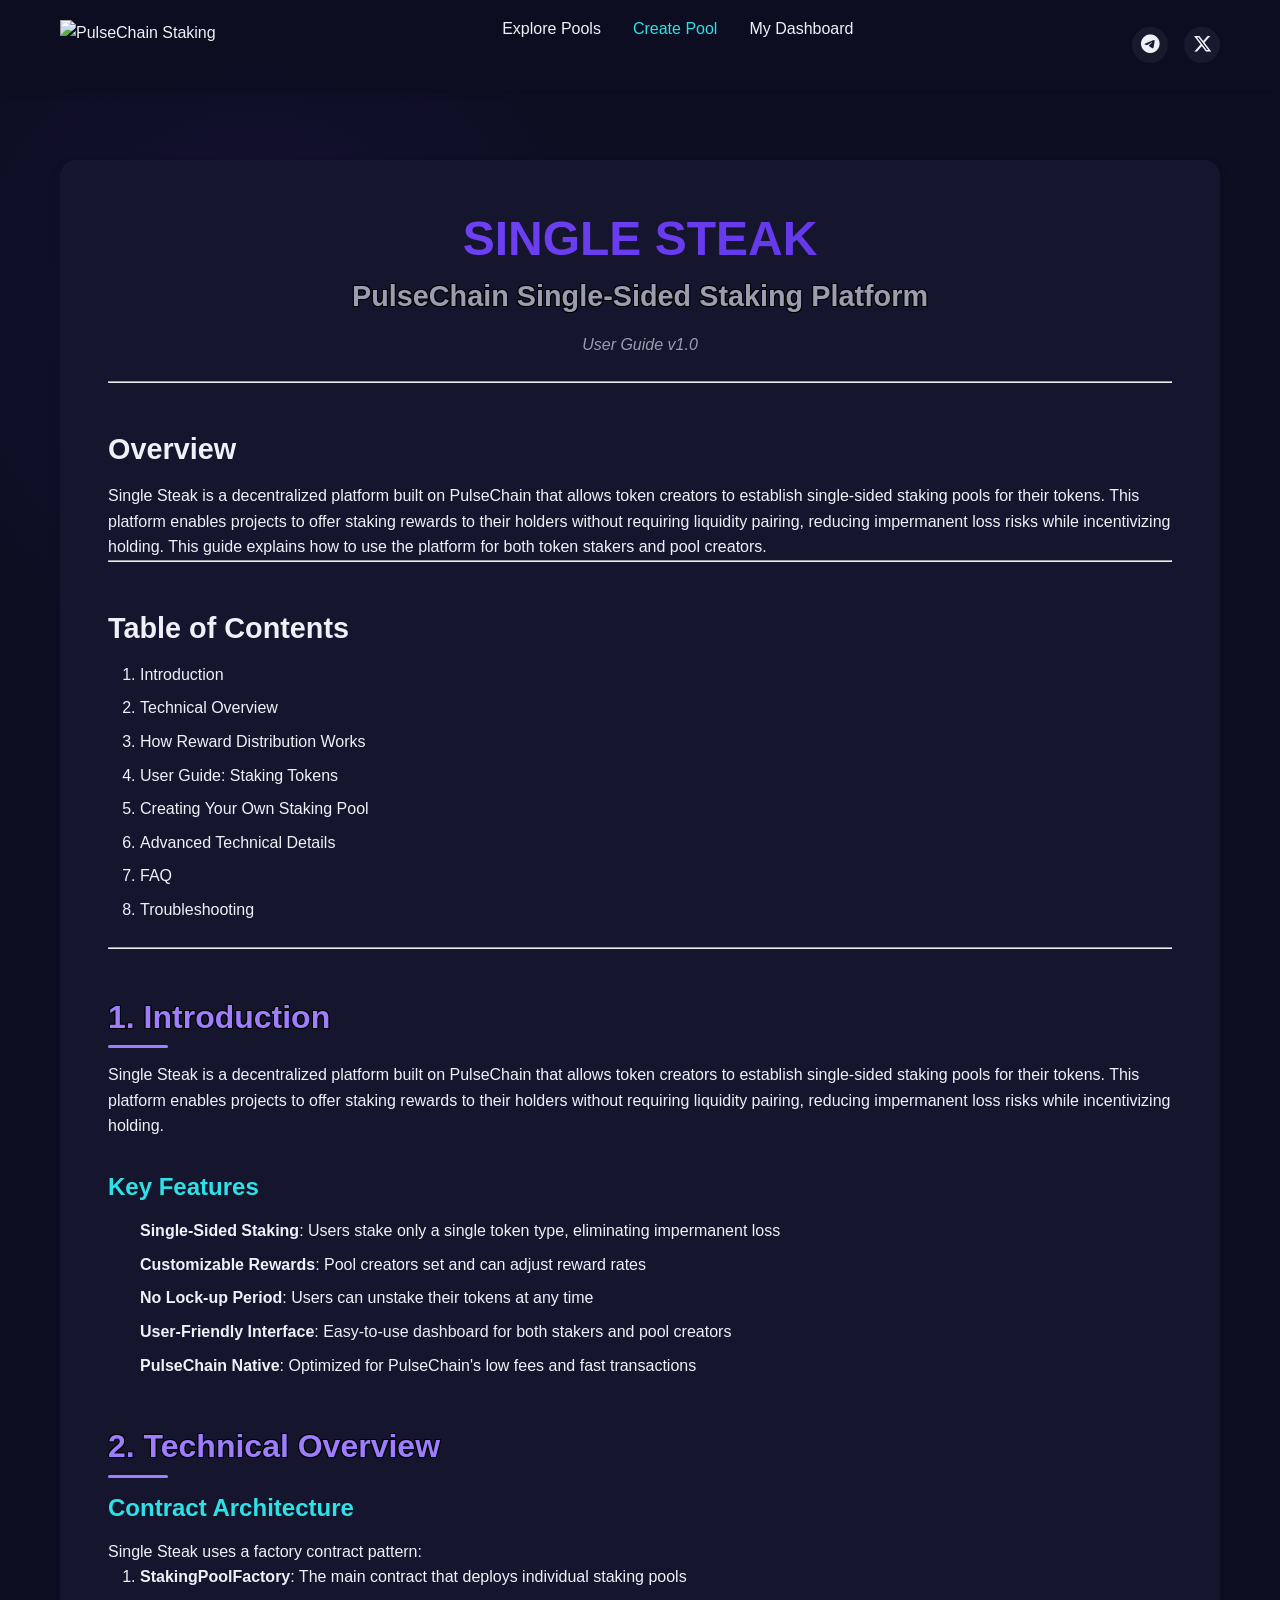
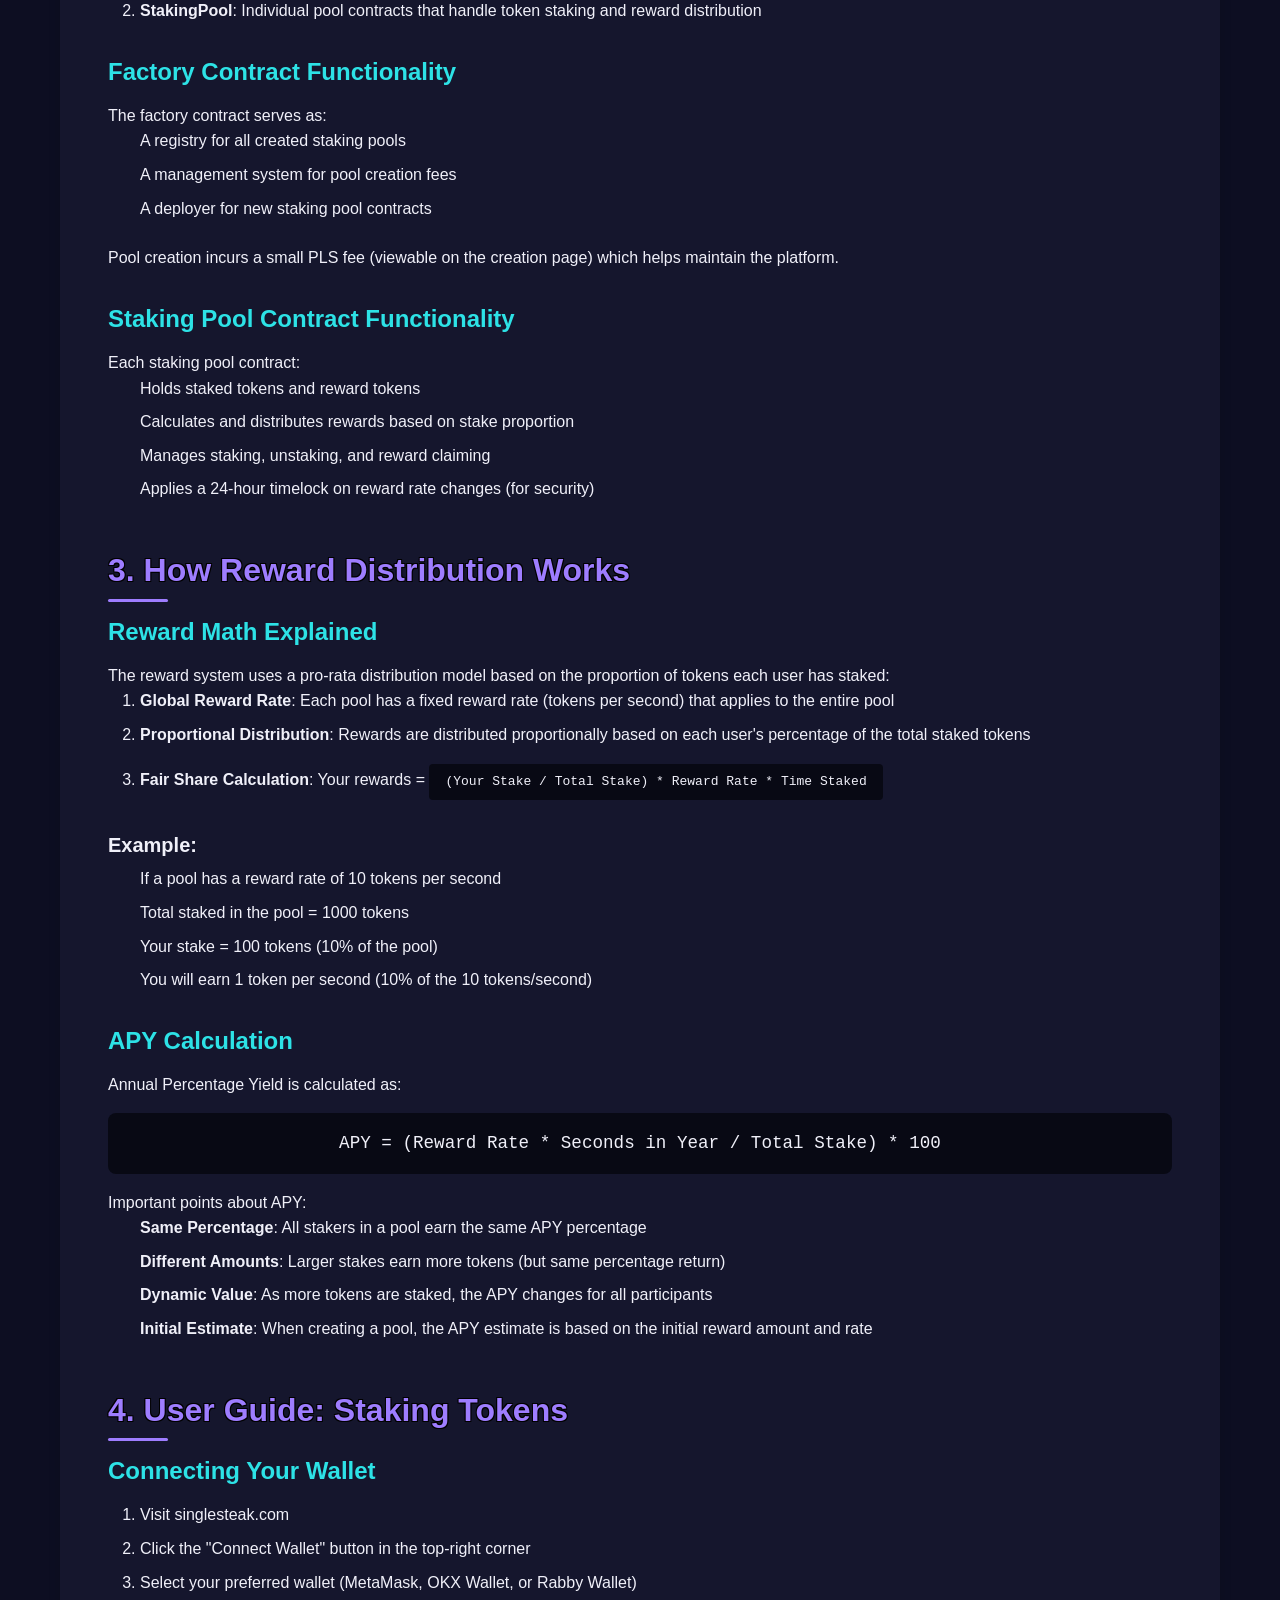
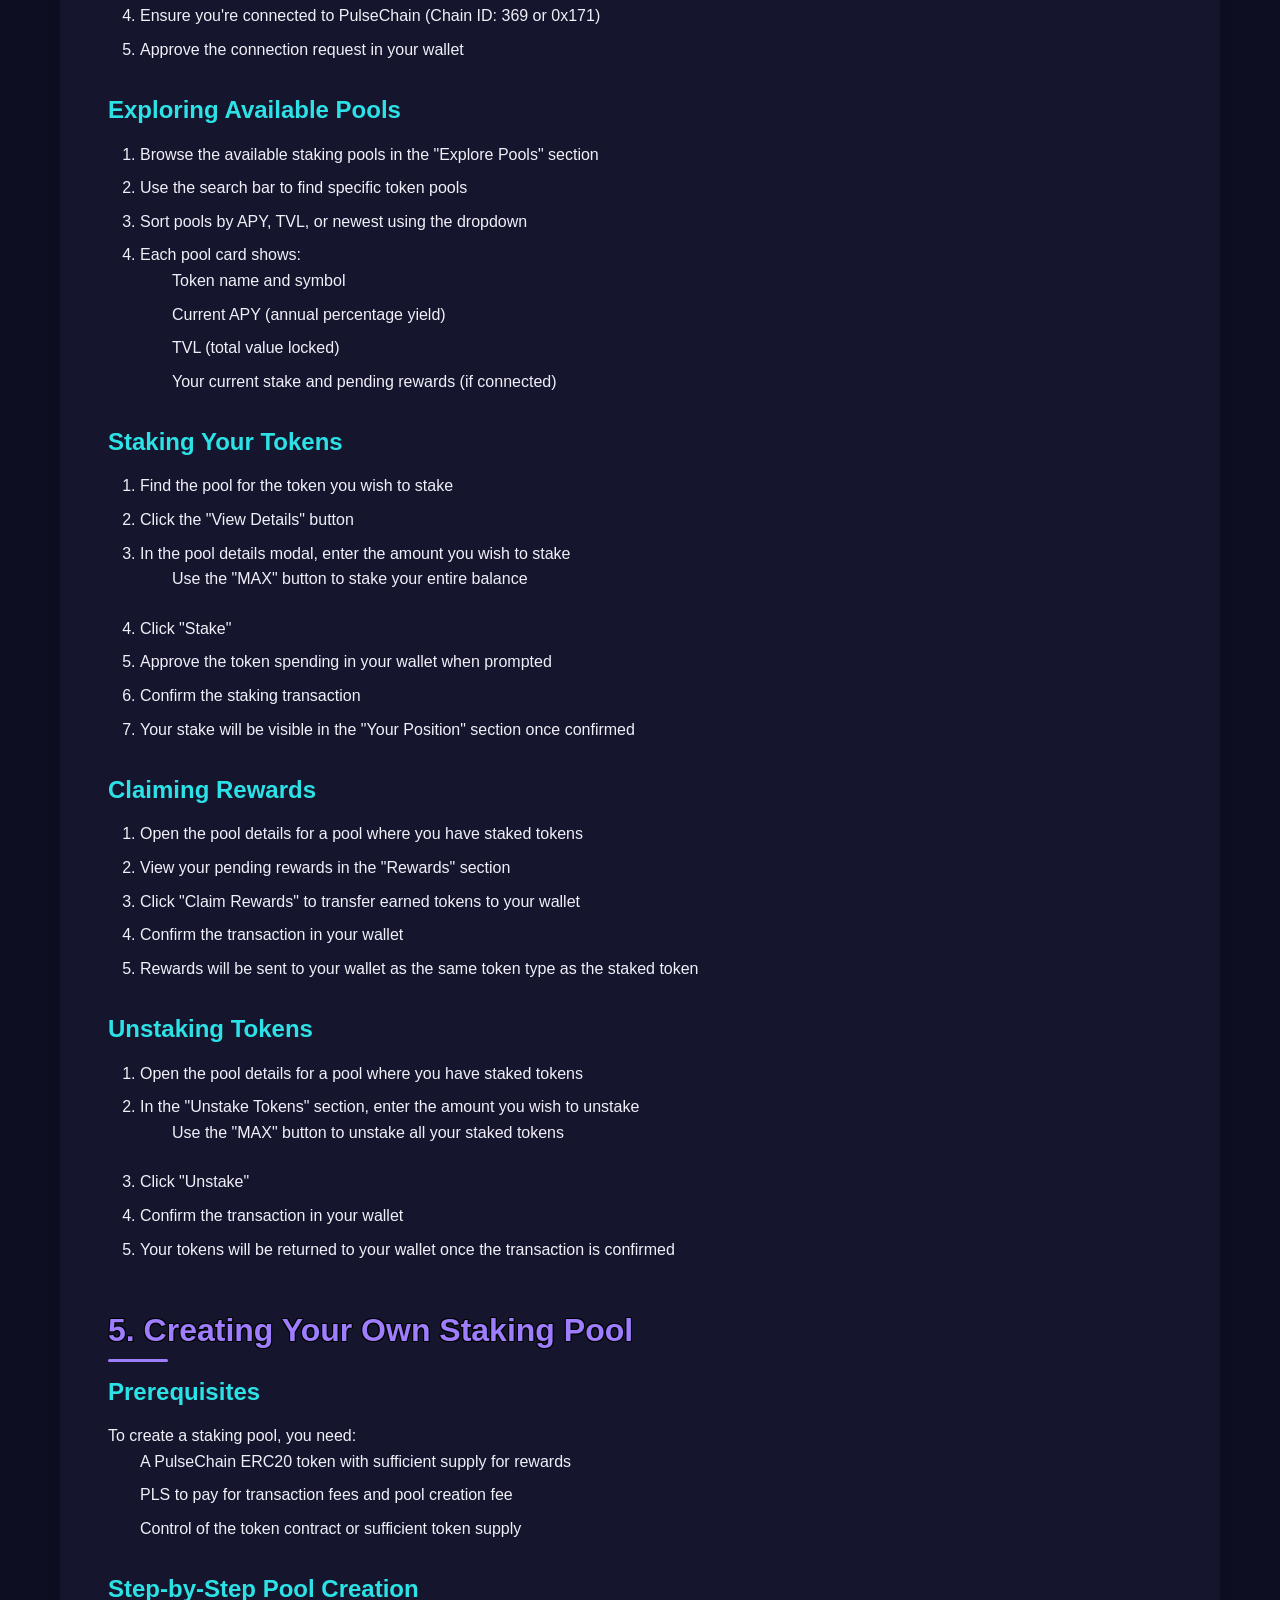
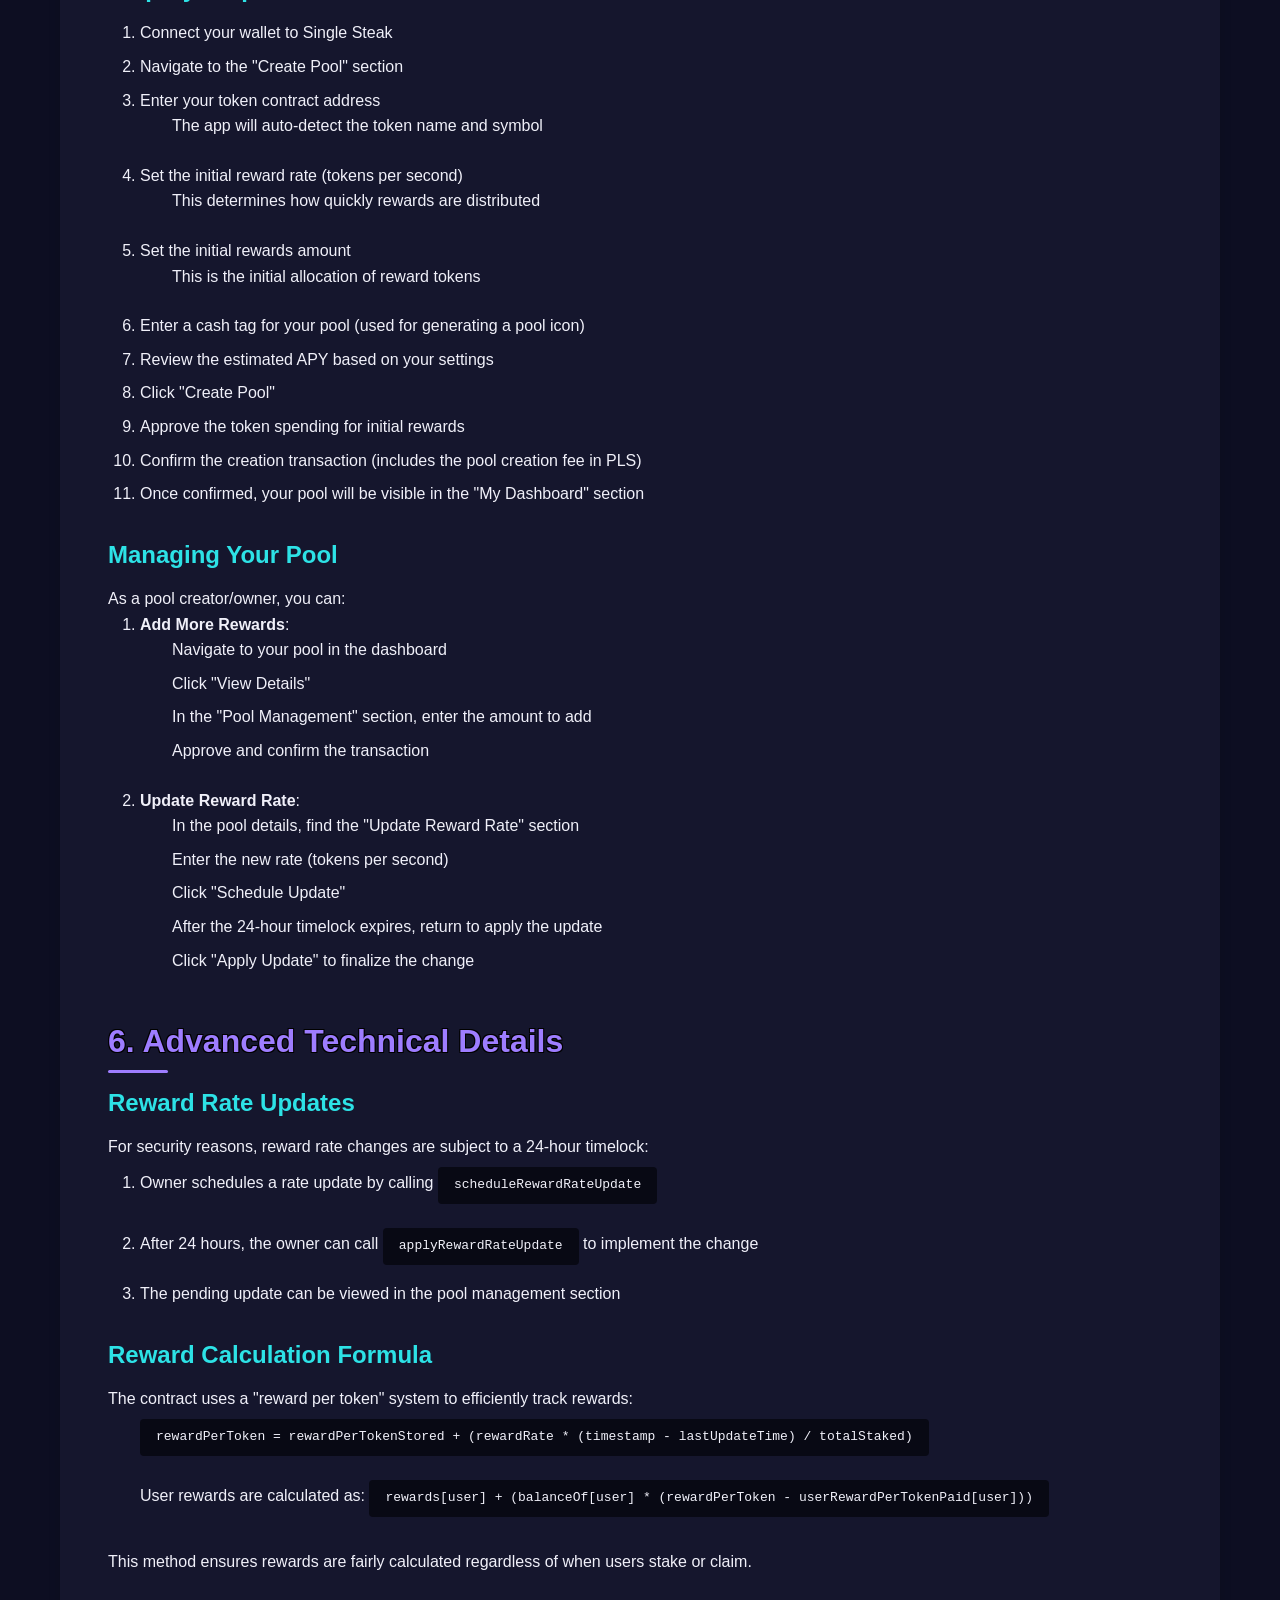
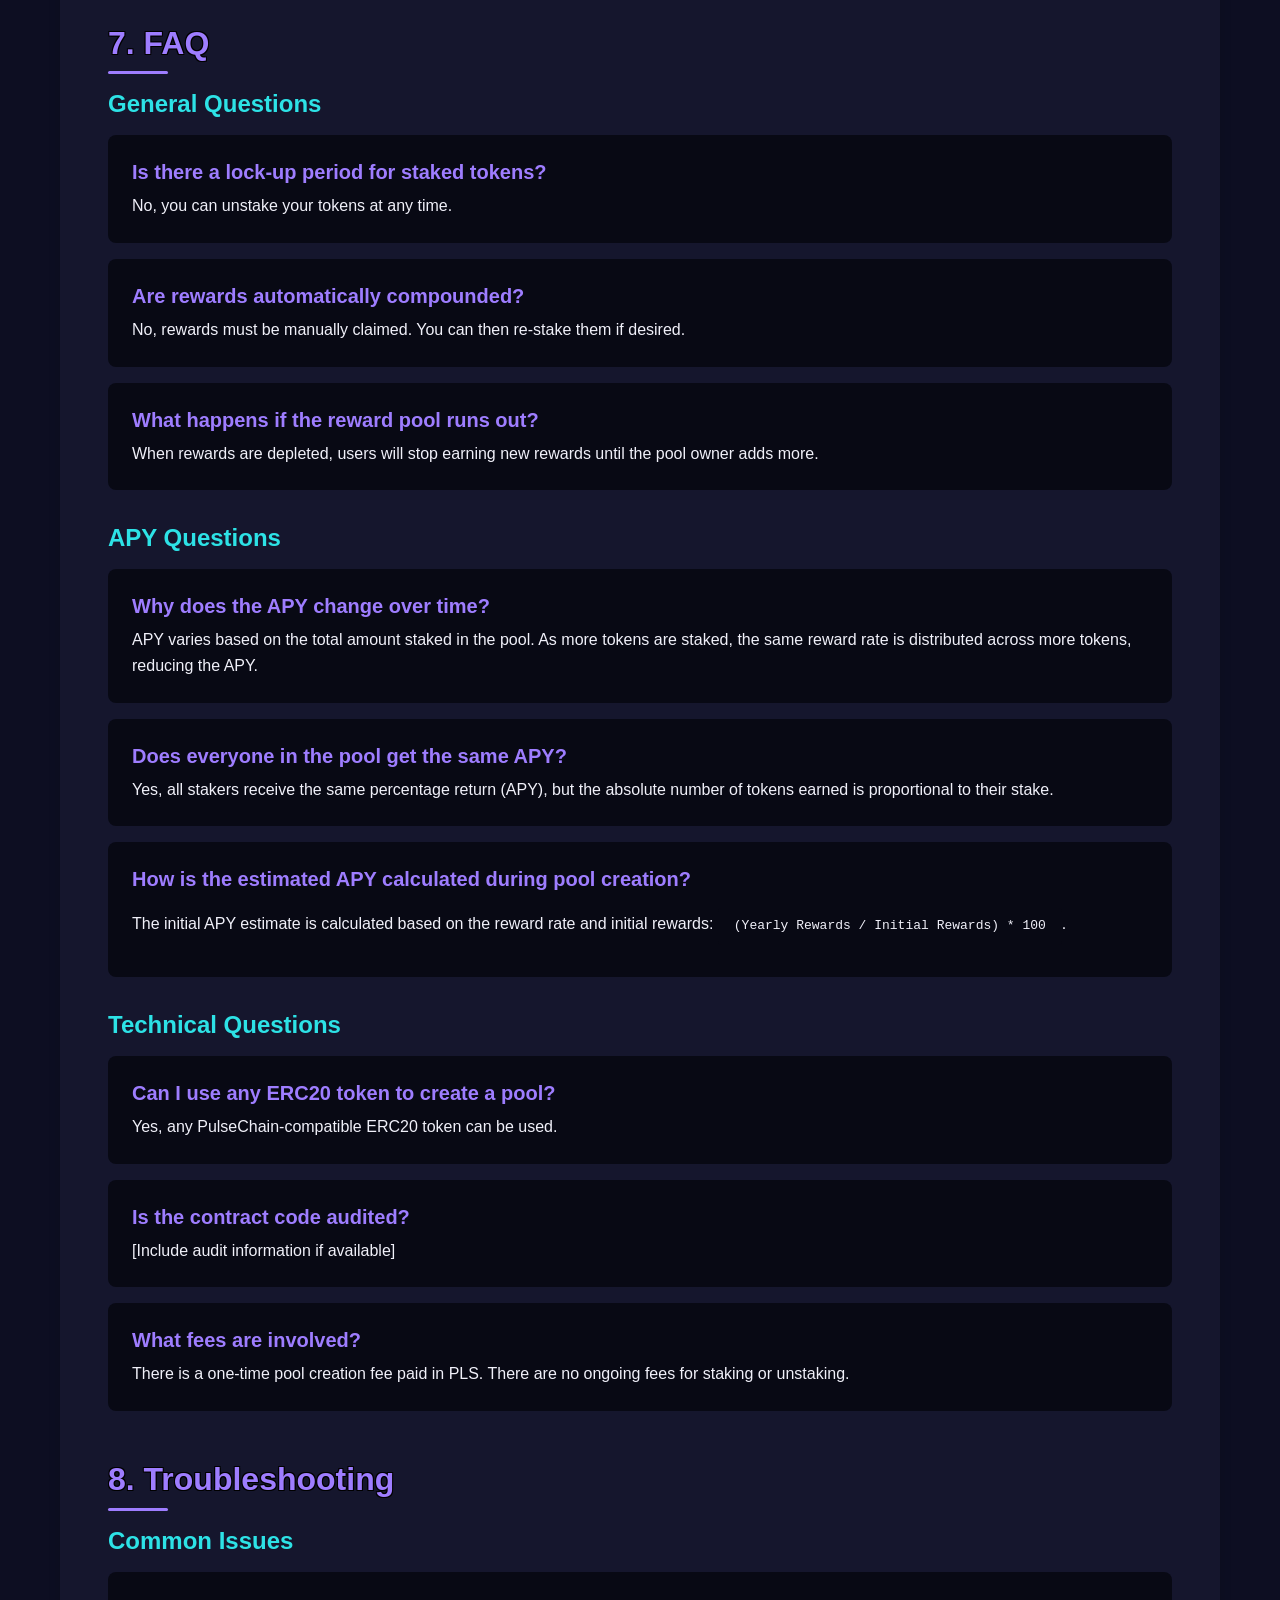
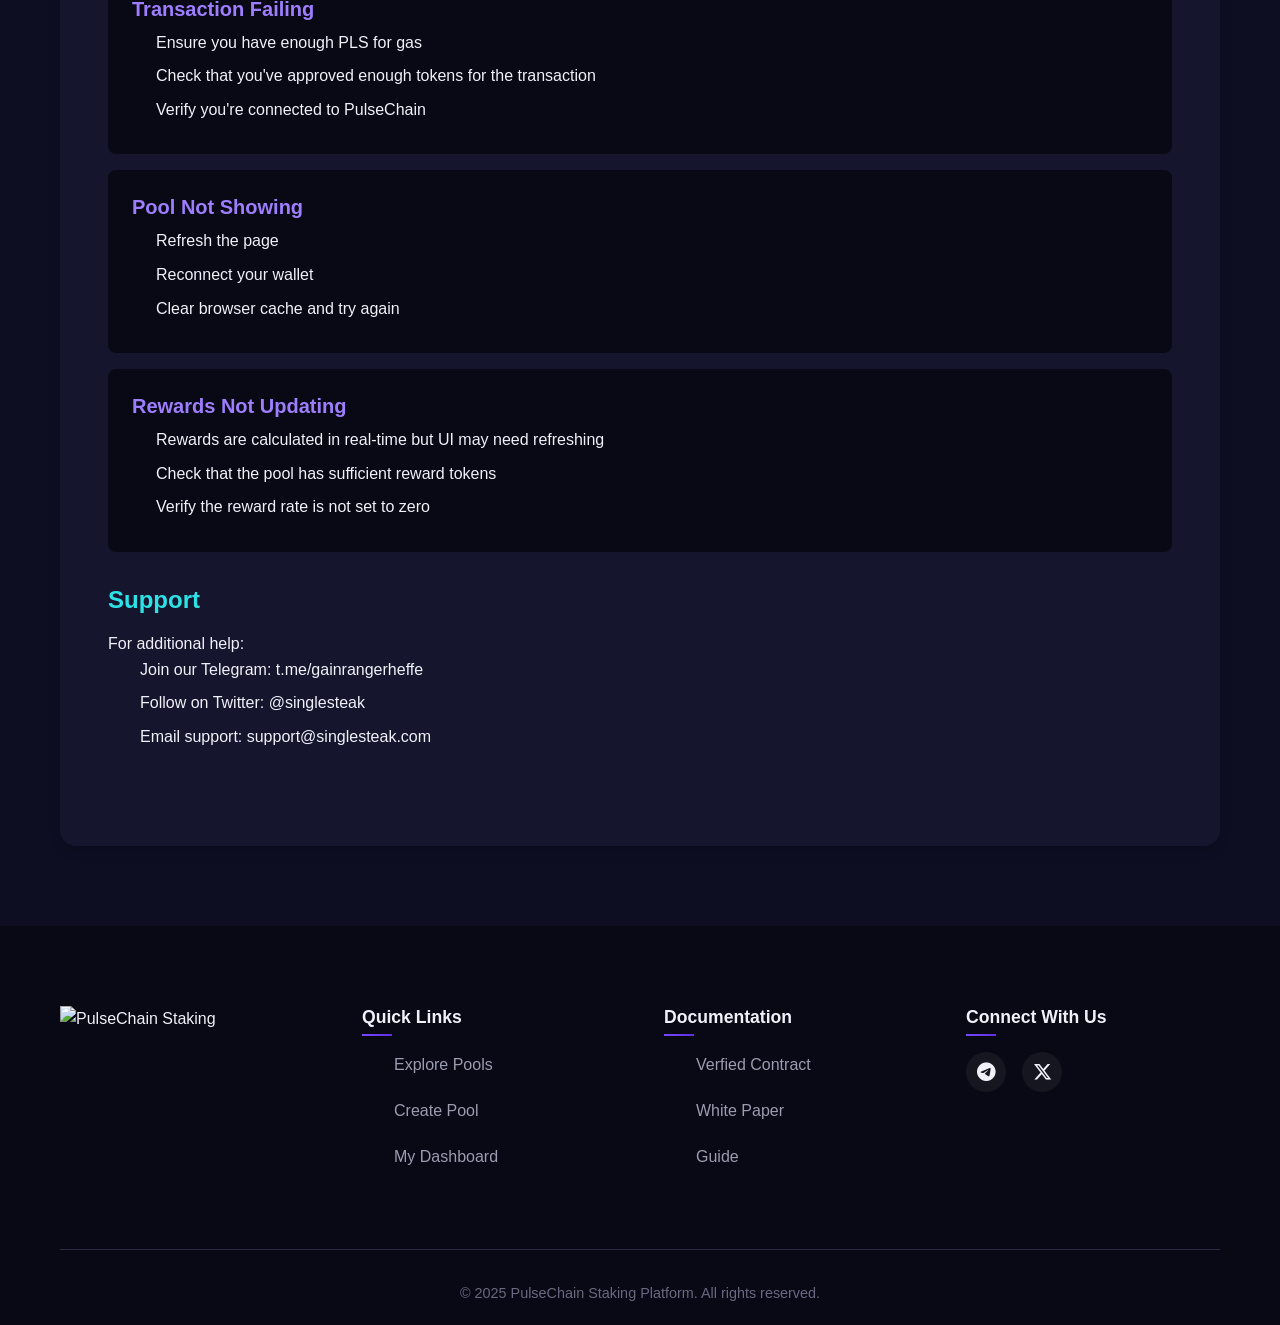
==== guide.html @ c1cba2fb "Add site files" ====
<!DOCTYPE html>
<html lang="en">
<head>
    <meta charset="UTF-8">
    <meta name="viewport" content="width=device-width, initial-scale=1.0">
    <title>Single Steak: User Guide</title>
    <!-- Meta tags for social sharing -->
    <meta property="og:title" content="Single Steak: PulseChain Staking Platform">
    <meta property="og:description" content="Create and manage single-sided staking pools for PulseChain projects">
    <meta property="og:image" content="https://singlesteak.com/images/meta.webp">
    <meta property="og:url" content="https://singlesteak.com/guide.html">
    <meta property="og:type" content="website">
    
    <!-- Twitter/X card -->
    <meta name="twitter:card" content="summary_large_image">
    <meta name="twitter:title" content="Single Steak: PulseChain Staking Platform">
    <meta name="twitter:description" content="A guide to create and manage single-sided staking pools for PulseChain projects on Single Steak">
    <meta name="twitter:image" content="https://singlesteak.com/images/meta.webp">
    <meta name="twitter:site" content="https://singlesteak.com/guide.html">
    <!-- Favicon -->
    <link rel="icon" href="images/steak.ico">
    <link rel="stylesheet" href="styles.css">
    <link rel="stylesheet" href="https://cdnjs.cloudflare.com/ajax/libs/font-awesome/6.5.1/css/all.min.css">
</head>
<body>

<header class="header">
    <div class="container">
        <div class="header-content">
            <a href="index.html" class="logo">
                <img src="images/steak.webp" alt="PulseChain Staking" id="site-logo">
            </a>
            
            <nav class="main-nav">
                <ul class="nav-links">
                    <li><a href="index.html#explore" class="nav-link">Explore Pools</a></li>
                    <li><a href="index.html#create" class="nav-link create-btn">Create Pool</a></li>
                    <li><a href="index.html#dashboard" class="nav-link">My Dashboard</a></li>
                </ul>
            </nav>
            
            <div class="social-links">
                <a href="https://t.me/gainrangerheffe" target="_blank" class="social-link">
                    <i class="fab fa-telegram"></i>
                </a>
                <a href="https://x.com/singlesteak" target="_blank" class="social-link">
                    <i class="fab fa-x-twitter"></i>
                </a>
            </div>
            
            <button class="mobile-menu-toggle">
                <span></span>
                <span></span>
                <span></span>
            </button>
        </div>
    </div>
</header>

<main class="whitepaper-content">
    <div class="container">
        <article class="whitepaper">
            <header class="whitepaper-header">
                <h1>SINGLE STEAK</h1>
                <h2>PulseChain Single-Sided Staking Platform</h2>
                <p class="whitepaper-version">User Guide v1.0</p>
                <hr>
            </header>

            <section id="abstract">
                <h3>Overview</h3>
                <p>Single Steak is a decentralized platform built on PulseChain that allows token creators to establish single-sided staking pools for their tokens. This platform enables projects to offer staking rewards to their holders without requiring liquidity pairing, reducing impermanent loss risks while incentivizing holding. This guide explains how to use the platform for both token stakers and pool creators.</p>
                <hr>
            </section>

            <section id="table-of-contents">
                <h3>Table of Contents</h3>
                <ol class="toc">
                    <li><a href="#introduction">Introduction</a></li>
                    <li><a href="#technical-overview">Technical Overview</a></li>
                    <li><a href="#reward-distribution">How Reward Distribution Works</a></li>
                    <li><a href="#user-guide">User Guide: Staking Tokens</a></li>
                    <li><a href="#creating-pool">Creating Your Own Staking Pool</a></li>
                    <li><a href="#advanced-technical">Advanced Technical Details</a></li>
                    <li><a href="#faq">FAQ</a></li>
                    <li><a href="#troubleshooting">Troubleshooting</a></li>
                </ol>
                <hr>
            </section>

            <section id="introduction">
                <h2>1. Introduction</h2>
                
                <div class="subsection">
                    <p>Single Steak is a decentralized platform built on PulseChain that allows token creators to establish single-sided staking pools for their tokens. This platform enables projects to offer staking rewards to their holders without requiring liquidity pairing, reducing impermanent loss risks while incentivizing holding.</p>
                </div>
                
                <div class="subsection">
                    <h3>Key Features</h3>
                    <ul>
                        <li><strong>Single-Sided Staking</strong>: Users stake only a single token type, eliminating impermanent loss</li>
                        <li><strong>Customizable Rewards</strong>: Pool creators set and can adjust reward rates</li>
                        <li><strong>No Lock-up Period</strong>: Users can unstake their tokens at any time</li>
                        <li><strong>User-Friendly Interface</strong>: Easy-to-use dashboard for both stakers and pool creators</li>
                        <li><strong>PulseChain Native</strong>: Optimized for PulseChain's low fees and fast transactions</li>
                    </ul>
                </div>
            </section>

            <section id="technical-overview">
                <h2>2. Technical Overview</h2>
                
                <div class="subsection">
                    <h3>Contract Architecture</h3>
                    <p>Single Steak uses a factory contract pattern:</p>
                    <ol>
                        <li><strong>StakingPoolFactory</strong>: The main contract that deploys individual staking pools</li>
                        <li><strong>StakingPool</strong>: Individual pool contracts that handle token staking and reward distribution</li>
                    </ol>
                </div>
                
                <div class="subsection">
                    <h3>Factory Contract Functionality</h3>
                    <p>The factory contract serves as:</p>
                    <ul>
                        <li>A registry for all created staking pools</li>
                        <li>A management system for pool creation fees</li>
                        <li>A deployer for new staking pool contracts</li>
                    </ul>
                    <p>Pool creation incurs a small PLS fee (viewable on the creation page) which helps maintain the platform.</p>
                </div>
                
                <div class="subsection">
                    <h3>Staking Pool Contract Functionality</h3>
                    <p>Each staking pool contract:</p>
                    <ul>
                        <li>Holds staked tokens and reward tokens</li>
                        <li>Calculates and distributes rewards based on stake proportion</li>
                        <li>Manages staking, unstaking, and reward claiming</li>
                        <li>Applies a 24-hour timelock on reward rate changes (for security)</li>
                    </ul>
                </div>
            </section>

            <section id="reward-distribution">
                <h2>3. How Reward Distribution Works</h2>
                
                <div class="subsection">
                    <h3>Reward Math Explained</h3>
                    <p>The reward system uses a pro-rata distribution model based on the proportion of tokens each user has staked:</p>
                    <ol>
                        <li><strong>Global Reward Rate</strong>: Each pool has a fixed reward rate (tokens per second) that applies to the entire pool</li>
                        <li><strong>Proportional Distribution</strong>: Rewards are distributed proportionally based on each user's percentage of the total staked tokens</li>
                        <li><strong>Fair Share Calculation</strong>: Your rewards = <span class="code-flow">(Your Stake / Total Stake) * Reward Rate * Time Staked</span></li>
                    </ol>
                    
                    <h4>Example:</h4>
                    <ul>
                        <li>If a pool has a reward rate of 10 tokens per second</li>
                        <li>Total staked in the pool = 1000 tokens</li>
                        <li>Your stake = 100 tokens (10% of the pool)</li>
                        <li>You will earn 1 token per second (10% of the 10 tokens/second)</li>
                    </ul>
                </div>
                
                <div class="subsection">
                    <h3>APY Calculation</h3>
                    <p>Annual Percentage Yield is calculated as:</p>
                    <div class="formula">APY = (Reward Rate * Seconds in Year / Total Stake) * 100</div>
                    <p>Important points about APY:</p>
                    <ul>
                        <li><strong>Same Percentage</strong>: All stakers in a pool earn the same APY percentage</li>
                        <li><strong>Different Amounts</strong>: Larger stakes earn more tokens (but same percentage return)</li>
                        <li><strong>Dynamic Value</strong>: As more tokens are staked, the APY changes for all participants</li>
                        <li><strong>Initial Estimate</strong>: When creating a pool, the APY estimate is based on the initial reward amount and rate</li>
                    </ul>
                </div>
            </section>

            <section id="user-guide">
                <h2>4. User Guide: Staking Tokens</h2>
                
                <div class="subsection">
                    <h3>Connecting Your Wallet</h3>
                    <ol>
                        <li>Visit <a href="https://singlesteak.com">singlesteak.com</a></li>
                        <li>Click the "Connect Wallet" button in the top-right corner</li>
                        <li>Select your preferred wallet (MetaMask, OKX Wallet, or Rabby Wallet)</li>
                        <li>Ensure you're connected to PulseChain (Chain ID: 369 or 0x171)</li>
                        <li>Approve the connection request in your wallet</li>
                    </ol>
                </div>
                
                <div class="subsection">
                    <h3>Exploring Available Pools</h3>
                    <ol>
                        <li>Browse the available staking pools in the "Explore Pools" section</li>
                        <li>Use the search bar to find specific token pools</li>
                        <li>Sort pools by APY, TVL, or newest using the dropdown</li>
                        <li>Each pool card shows:
                            <ul>
                                <li>Token name and symbol</li>
                                <li>Current APY (annual percentage yield)</li>
                                <li>TVL (total value locked)</li>
                                <li>Your current stake and pending rewards (if connected)</li>
                            </ul>
                        </li>
                    </ol>
                </div>
                
                <div class="subsection">
                    <h3>Staking Your Tokens</h3>
                    <ol>
                        <li>Find the pool for the token you wish to stake</li>
                        <li>Click the "View Details" button</li>
                        <li>In the pool details modal, enter the amount you wish to stake
                            <ul>
                                <li>Use the "MAX" button to stake your entire balance</li>
                            </ul>
                        </li>
                        <li>Click "Stake"</li>
                        <li>Approve the token spending in your wallet when prompted</li>
                        <li>Confirm the staking transaction</li>
                        <li>Your stake will be visible in the "Your Position" section once confirmed</li>
                    </ol>
                </div>
                
                <div class="subsection">
                    <h3>Claiming Rewards</h3>
                    <ol>
                        <li>Open the pool details for a pool where you have staked tokens</li>
                        <li>View your pending rewards in the "Rewards" section</li>
                        <li>Click "Claim Rewards" to transfer earned tokens to your wallet</li>
                        <li>Confirm the transaction in your wallet</li>
                        <li>Rewards will be sent to your wallet as the same token type as the staked token</li>
                    </ol>
                </div>
                
                <div class="subsection">
                    <h3>Unstaking Tokens</h3>
                    <ol>
                        <li>Open the pool details for a pool where you have staked tokens</li>
                        <li>In the "Unstake Tokens" section, enter the amount you wish to unstake
                            <ul>
                                <li>Use the "MAX" button to unstake all your staked tokens</li>
                            </ul>
                        </li>
                        <li>Click "Unstake"</li>
                        <li>Confirm the transaction in your wallet</li>
                        <li>Your tokens will be returned to your wallet once the transaction is confirmed</li>
                    </ol>
                </div>
            </section>

            <section id="creating-pool">
                <h2>5. Creating Your Own Staking Pool</h2>
                
                <div class="subsection">
                    <h3>Prerequisites</h3>
                    <p>To create a staking pool, you need:</p>
                    <ul>
                        <li>A PulseChain ERC20 token with sufficient supply for rewards</li>
                        <li>PLS to pay for transaction fees and pool creation fee</li>
                        <li>Control of the token contract or sufficient token supply</li>
                    </ul>
                </div>
                
                <div class="subsection">
                    <h3>Step-by-Step Pool Creation</h3>
                    <ol>
                        <li>Connect your wallet to Single Steak</li>
                        <li>Navigate to the "Create Pool" section</li>
                        <li>Enter your token contract address
                            <ul>
                                <li>The app will auto-detect the token name and symbol</li>
                            </ul>
                        </li>
                        <li>Set the initial reward rate (tokens per second)
                            <ul>
                                <li>This determines how quickly rewards are distributed</li>
                            </ul>
                        </li>
                        <li>Set the initial rewards amount
                            <ul>
                                <li>This is the initial allocation of reward tokens</li>
                            </ul>
                        </li>
                        <li>Enter a cash tag for your pool (used for generating a pool icon)</li>
                        <li>Review the estimated APY based on your settings</li>
                        <li>Click "Create Pool"</li>
                        <li>Approve the token spending for initial rewards</li>
                        <li>Confirm the creation transaction (includes the pool creation fee in PLS)</li>
                        <li>Once confirmed, your pool will be visible in the "My Dashboard" section</li>
                    </ol>
                </div>
                
                <div class="subsection">
                    <h3>Managing Your Pool</h3>
                    <p>As a pool creator/owner, you can:</p>
                    <ol>
                        <li><strong>Add More Rewards</strong>:
                            <ul>
                                <li>Navigate to your pool in the dashboard</li>
                                <li>Click "View Details"</li>
                                <li>In the "Pool Management" section, enter the amount to add</li>
                                <li>Approve and confirm the transaction</li>
                            </ul>
                        </li>
                        <li><strong>Update Reward Rate</strong>:
                            <ul>
                                <li>In the pool details, find the "Update Reward Rate" section</li>
                                <li>Enter the new rate (tokens per second)</li>
                                <li>Click "Schedule Update"</li>
                                <li>After the 24-hour timelock expires, return to apply the update</li>
                                <li>Click "Apply Update" to finalize the change</li>
                            </ul>
                        </li>
                    </ol>
                </div>
            </section>

            <section id="advanced-technical">
                <h2>6. Advanced Technical Details</h2>
                
                <div class="subsection">
                    <h3>Reward Rate Updates</h3>
                    <p>For security reasons, reward rate changes are subject to a 24-hour timelock:</p>
                    <ol>
                        <li>Owner schedules a rate update by calling <span class="code-flow">scheduleRewardRateUpdate</span></li>
                        <li>After 24 hours, the owner can call <span class="code-flow">applyRewardRateUpdate</span> to implement the change</li>
                        <li>The pending update can be viewed in the pool management section</li>
                    </ol>
                </div>
                
                <div class="subsection">
                    <h3>Reward Calculation Formula</h3>
                    <p>The contract uses a "reward per token" system to efficiently track rewards:</p>
                    <ul>
                        <li><span class="code-flow">rewardPerToken = rewardPerTokenStored + (rewardRate * (timestamp - lastUpdateTime) / totalStaked)</span></li>
                        <li>User rewards are calculated as: <span class="code-flow">rewards[user] + (balanceOf[user] * (rewardPerToken - userRewardPerTokenPaid[user]))</span></li>
                    </ul>
                    <p>This method ensures rewards are fairly calculated regardless of when users stake or claim.</p>
                </div>
            </section>

            <section id="faq">
                <h2>7. FAQ</h2>
                
                <div class="subsection">
                    <h3>General Questions</h3>
                    <div class="swot-item">
                        <h4>Is there a lock-up period for staked tokens?</h4>
                        <p>No, you can unstake your tokens at any time.</p>
                    </div>
                    
                    <div class="swot-item">
                        <h4>Are rewards automatically compounded?</h4>
                        <p>No, rewards must be manually claimed. You can then re-stake them if desired.</p>
                    </div>
                    
                    <div class="swot-item">
                        <h4>What happens if the reward pool runs out?</h4>
                        <p>When rewards are depleted, users will stop earning new rewards until the pool owner adds more.</p>
                    </div>
                </div>
                
                <div class="subsection">
                    <h3>APY Questions</h3>
                    <div class="swot-item">
                        <h4>Why does the APY change over time?</h4>
                        <p>APY varies based on the total amount staked in the pool. As more tokens are staked, the same reward rate is distributed across more tokens, reducing the APY.</p>
                    </div>
                    
                    <div class="swot-item">
                        <h4>Does everyone in the pool get the same APY?</h4>
                        <p>Yes, all stakers receive the same percentage return (APY), but the absolute number of tokens earned is proportional to their stake.</p>
                    </div>
                    
                    <div class="swot-item">
                        <h4>How is the estimated APY calculated during pool creation?</h4>
                        <p>The initial APY estimate is calculated based on the reward rate and initial rewards: <span class="code-flow">(Yearly Rewards / Initial Rewards) * 100</span>.</p>
                    </div>
                </div>
                
                <div class="subsection">
                    <h3>Technical Questions</h3>
                    <div class="swot-item">
                        <h4>Can I use any ERC20 token to create a pool?</h4>
                        <p>Yes, any PulseChain-compatible ERC20 token can be used.</p>
                    </div>
                    
                    <div class="swot-item">
                        <h4>Is the contract code audited?</h4>
                        <p>[Include audit information if available]</p>
                    </div>
                    
                    <div class="swot-item">
                        <h4>What fees are involved?</h4>
                        <p>There is a one-time pool creation fee paid in PLS. There are no ongoing fees for staking or unstaking.</p>
                    </div>
                </div>
            </section>

            <section id="troubleshooting">
                <h2>8. Troubleshooting</h2>
                
                <div class="subsection">
                    <h3>Common Issues</h3>
                    <div class="swot-item">
                        <h4>Transaction Failing</h4>
                        <ul>
                            <li>Ensure you have enough PLS for gas</li>
                            <li>Check that you've approved enough tokens for the transaction</li>
                            <li>Verify you're connected to PulseChain</li>
                        </ul>
                    </div>
                    
                    <div class="swot-item">
                        <h4>Pool Not Showing</h4>
                        <ul>
                            <li>Refresh the page</li>
                            <li>Reconnect your wallet</li>
                            <li>Clear browser cache and try again</li>
                        </ul>
                    </div>
                    
                    <div class="swot-item">
                        <h4>Rewards Not Updating</h4>
                        <ul>
                            <li>Rewards are calculated in real-time but UI may need refreshing</li>
                            <li>Check that the pool has sufficient reward tokens</li>
                            <li>Verify the reward rate is not set to zero</li>
                        </ul>
                    </div>
                </div>
                
                <div class="subsection">
                    <h3>Support</h3>
                    <p>For additional help:</p>
                    <ul>
                        <li>Join our Telegram: <a href="https://t.me/gainrangerheffe" target="_blank">t.me/gainrangerheffe</a></li>
                        <li>Follow on Twitter: <a href="https://twitter.com/singlesteak" target="_blank">@singlesteak</a></li>
                        <li>Email support: <a href="mailto:support@singlesteak.com">support@singlesteak.com</a></li>
                    </ul>
                </div>
            </section>
        </article>
    </div>
</main>

<footer class="footer">
    <div class="container">
        <div class="footer-content">
            <div class="footer-logo">
                <img src="images/steak.webp" alt="PulseChain Staking">
            </div>
            
            <div class="footer-links">
                <h4>Quick Links</h4>
                <ul>
                    <li><a href="index.html#explore">Explore Pools</a></li>
                    <li><a href="index.html#create">Create Pool</a></li>
                    <li><a href="index.html#dashboard">My Dashboard</a></li>
                </ul>
            </div>
            
            <div class="footer-links">
                <h4>Documentation</h4>
                <ul>
                    <li><a href="">Verfied Contract</a></li>
                    <li><a href="whitepaper.html">White Paper</a></li>
                    <li><a href="guide.html">Guide</a></li>
                </ul>
            </div>
            
            <div class="footer-social">
                <h4>Connect With Us</h4>
                <div class="social-icons">
                    <a href="https://t.me/gainrangerheffe" target="_blank" class="social-icon">
                        <i class="fab fa-telegram"></i>
                    </a>
                    <a href="https://x.com/singlesteak" target="_blank" class="social-icon">
                        <i class="fab fa-x-twitter"></i>
                    </a>
                </div>
            </div>
        </div>
        
        <div class="footer-bottom">
            <p>&copy; 2025 PulseChain Staking Platform. All rights reserved.</p>
        </div>
    </div>
</footer>

<!-- Add this CSS to match your site styles -->
<style>
    .whitepaper-content {
        padding: 160px 0 80px;
    }
    
    .whitepaper {
        background-color: var(--background-card);
        border-radius: var(--border-radius-lg);
        padding: 3rem;
        box-shadow: var(--shadow-md);
        color: var(--text-light);
    }
    
    .whitepaper-header {
        text-align: center;
        margin-bottom: 3rem;
    }
    
    .whitepaper-header h1 {
        font-size: 3rem;
        margin-bottom: 0.5rem;
    }
    
    .whitepaper-header h2 {
        font-size: 1.8rem;
        color: var(--text-dim);
        margin-bottom: 1rem;
    }
    
    .whitepaper-header h2::after {
        display: none;
    }
    
    .whitepaper-version {
        font-style: italic;
        color: var(--text-dim);
        margin-bottom: 1.5rem;
    }
    
    section {
        margin-bottom: 3rem;
    }
    
    section h2 {
        color: var(--primary-light);
        font-size: 2rem;
        margin-bottom: 1.5rem;
        text-align: left;
    }
    
    section h2::after {
        left: 0;
        transform: none;
        background: var(--primary-light);
    }
    
    .subsection {
        margin-bottom: 2rem;
    }
    
    .subsection h3 {
        color: var(--secondary-color);
        font-size: 1.5rem;
        margin-bottom: 1rem;
    }
    
    .subsection h4 {
        color: var(--text-light);
        font-size: 1.25rem;
        margin-bottom: 0.5rem;
    }
    
    ol, ul {
        margin-left: 2rem;
        margin-bottom: 1.5rem;
    }
    
    li {
        margin-bottom: 0.5rem;
    }
    
    .toc {
        list-style-type: decimal;
    }
    
    .toc a {
        color: var(--text-light);
        text-decoration: none;
        transition: color var(--transition-fast);
    }
    
    .toc a:hover {
        color: var(--primary-light);
    }
    
    .code-flow {
        background-color: var(--background-darker);
        padding: 0.5rem 1rem;
        border-radius: var(--border-radius-sm);
        font-family: monospace;
        margin: 0.5rem 0;
        display: inline-block;
    }
    
    .formula {
        background-color: var(--background-darker);
        padding: 1rem;
        border-radius: var(--border-radius-md);
        font-family: monospace;
        font-size: 1.1rem;
        margin: 1rem 0;
        display: block;
        text-align: center;
    }
    
    .swot-item {
        background-color: var(--background-darker);
        padding: 1.5rem;
        border-radius: var(--border-radius-md);
        margin-bottom: 1rem;
    }
    
    .swot-item h4 {
        color: var(--primary-light);
        margin-bottom: 0.5rem;
    }
    
    .swot-item ul {
        margin-left: 1.5rem;
        margin-bottom: 0;
    }
    
    /* Mobile Responsiveness */
    @media (max-width: 992px) {
        .whitepaper {
            padding: 2rem;
        }
    }
    
    @media (max-width: 768px) {
        .whitepaper-content {
            padding: 120px 0 60px;
        }
        
        .whitepaper {
            padding: 1.5rem;
        }
        
        .whitepaper-header h1 {
            font-size: 2.2rem;
        }
        
        .whitepaper-header h2 {
            font-size: 1.4rem;
        }
        
        section h2 {
            font-size: 1.8rem;
        }
        
        .subsection h3 {
            font-size: 1.3rem;
        }
    }
</style>

<!-- Scripts (same as index.html) -->
<script src="https://cdnjs.cloudflare.com/ajax/libs/ethers/6.9.0/ethers.umd.min.js"></script>
<script src="app.js"></script>

</body>
</html>
---- styles.css ----
/* ==================
   Base Styles
===================== */
:root {
    --primary-color: #7649fe;
    --primary-light: #9e7dff;
    --primary-dark: #5d2fe0;
    --secondary-color: #2de2e6;
    --background-dark: #0d0e22;
    --background-darker: #080914;
    --background-card: #15162d;
    --background-modal: #1a1b33;
    --text-light: #f0f0f9;
    --text-dim: #9c9cb0;
    --text-dark: #686880;
    --border-color: #2a2a45;
    --success-color: #1cd8a0;
    --warning-color: #ffbd59;
    --error-color: #ff5a5a;
    --gradient-primary: linear-gradient(135deg, var(--primary-color), var(--primary-dark));
    --gradient-secondary: linear-gradient(135deg, var(--secondary-color), #03edf9);
    --shadow-sm: 0 4px 6px rgba(0, 0, 0, 0.1);
    --shadow-md: 0 6px 12px rgba(0, 0, 0, 0.15);
    --shadow-lg: 0 15px 25px rgba(0, 0, 0, 0.25);
    --glow-primary: 0 0 15px rgba(118, 73, 254, 0.5);
    --glow-secondary: 0 0 15px rgba(45, 226, 230, 0.5);
    --transition-fast: 0.15s ease;
    --transition-medium: 0.3s ease;
    --border-radius-sm: 4px;
    --border-radius-md: 8px;
    --border-radius-lg: 16px;
}

* {
    margin: 0;
    padding: 0;
    box-sizing: border-box;
}

html {
    scroll-behavior: smooth;
}

body {
    font-family: 'Inter', 'Segoe UI', Roboto, Oxygen, Ubuntu, Cantarell, 'Open Sans', 'Helvetica Neue', sans-serif;
    background-color: var(--background-dark);
    color: var(--text-light);
    line-height: 1.6;
    min-height: 100vh;
    overflow-x: hidden;
    background-image: 
        radial-gradient(circle at 20% 35%, rgba(94, 47, 224, 0.1) 0%, transparent 30%),
        radial-gradient(circle at 75% 70%, rgba(45, 226, 230, 0.05) 0%, transparent 20%);
    background-attachment: fixed;
}

.container {
    width: 100%;
    max-width: 1200px;
    margin: 0 auto;
    padding: 0 20px;
}

a {
    text-decoration: none;
    color: var(--text-light);
    transition: color var(--transition-fast);
}

a:hover {
    color: var(--primary-light);
}

ul {
    list-style: none;
}

img {
    max-width: 100%;
    height: auto;
}

button {
    cursor: pointer;
    font-family: inherit;
}

input, select, button {
    border: none;
    outline: none;
}

/* Typography */
h1, h2, h3, h4, h5, h6 {
    font-weight: 700;
    line-height: 1.3;
    margin-bottom: 0.5em;
}

h1 {
    font-size: 3.5rem;
    background: var(--gradient-primary);
    -webkit-background-clip: text;
    -webkit-text-fill-color: transparent;
    margin-bottom: 1rem;
}

h2 {
    font-size: 2.5rem;
    position: relative;
    display: inline-block;
    text-shadow: 
    -1px -1px 0 #000,  
     1px -1px 0 #000,
    -1px  1px 0 #000,
     1px  1px 0 #000;
}

h2::after {
    content: '';
    position: absolute;
    bottom: -10px;
    left: 0;
    width: 60px;
    height: 3px;
    background: var(--gradient-primary);
    border-radius: 3px;
}

h3 {
    font-size: 1.8rem;
}

h4 {
    font-size: 1.4rem;
}

/* Buttons */
.btn {
    display: inline-flex;
    align-items: center;
    justify-content: center;
    padding: 0.75rem 1.5rem;
    border-radius: var(--border-radius-md);
    font-weight: 600;
    font-size: 1rem;
    transition: all var(--transition-medium);
    position: relative;
    overflow: hidden;
}

.btn::before {
    content: '';
    position: absolute;
    top: 0;
    left: 0;
    width: 100%;
    height: 100%;
    background: rgba(255, 255, 255, 0.1);
    transform: translateX(-100%);
    transition: transform var(--transition-medium);
}

.btn:hover::before {
    transform: translateX(0);
}

.btn i {
    margin-right: 0.5rem;
}

.primary-btn {
    background: var(--gradient-primary);
    color: white;
    box-shadow: var(--shadow-md);
}

.primary-btn:hover {
    box-shadow: var(--glow-primary);
    transform: translateY(-2px);
}

.secondary-btn {
    background: transparent;
    color: var(--text-light);
    border: 2px solid var(--primary-color);
}

.secondary-btn:hover {
    background-color: rgba(118, 73, 254, 0.1);
    color: var(--primary-light);
}

.connect-btn {
    background: var(--gradient-secondary);
    color: var(--background-darker);
    font-weight: 700;
}

.connect-btn:hover {
    box-shadow: var(--glow-secondary);
}

.create-btn {
    color: var(--secondary-color);
    font-weight: 600;
}

.create-btn:hover {
    color: #03edf9;
}

.view-btn {
    background: transparent;
    color: var(--primary-light);
    border: 1px solid var(--primary-light);
    padding: 0.5rem 1rem;
    font-size: 0.9rem;
}

.view-btn:hover {
    background-color: rgba(118, 73, 254, 0.1);
}

.claim-btn {
    background: var(--gradient-secondary);
    color: var(--background-darker);
    font-weight: 600;
}

.claim-btn:hover {
    box-shadow: var(--glow-secondary);
}

/* ==================
   Header Styles
===================== */
.header {
    position: fixed;
    top: 0;
    left: 0;
    width: 100%;
    z-index: 1000;
    padding: 1rem 0;
    background-color: rgba(13, 14, 34, 0.9);
    backdrop-filter: blur(10px);
    box-shadow: 0 2px 10px rgba(0, 0, 0, 0.2);
    transition: all var(--transition-medium);
}

.header-content {
    display: flex;
    align-items: center;
    justify-content: space-between;
}

.logo {
    display: block;
    height: 50px;
}

.logo img {
    height: 100%;
    object-fit: contain;
}

.main-nav {
    display: flex;
}

.nav-links {
    display: flex;
    gap: 2rem;
}

.nav-link {
    position: relative;
    font-weight: 500;
}

.nav-link::after {
    content: '';
    position: absolute;
    bottom: -5px;
    left: 0;
    width: 0;
    height: 2px;
    background: var(--gradient-primary);
    transition: width var(--transition-medium);
}

.nav-link:hover::after {
    width: 100%;
}

.wallet-connect {
    margin-left: 1rem;
}

.social-links {
    display: flex;
    gap: 1rem;
    margin-left: 1.5rem;
}

.social-link {
    display: flex;
    align-items: center;
    justify-content: center;
    width: 36px;
    height: 36px;
    background-color: rgba(255, 255, 255, 0.05);
    border-radius: 50%;
    transition: all var(--transition-medium);
    font-size: 1.2rem;
}

.social-link:hover {
    background-color: var(--primary-color);
    transform: translateY(-2px);
}

.mobile-menu-toggle {
    display: none;
    background: transparent;
    border: none;
    width: 30px;
    height: 24px;
    position: relative;
    cursor: pointer;
}

.mobile-menu-toggle span {
    display: block;
    width: 100%;
    height: 2px;
    background-color: var(--text-light);
    position: absolute;
    left: 0;
    transition: all 0.3s ease;
}

.mobile-menu-toggle span:nth-child(1) {
    top: 0;
}

.mobile-menu-toggle span:nth-child(2) {
    top: 50%;
    transform: translateY(-50%);
}

.mobile-menu-toggle span:nth-child(3) {
    bottom: 0;
}

/* ==================
   Hero Section
===================== */
.hero {
    padding: 160px 0 80px;
    position: relative;
    overflow: hidden;
    /* Add same background as explore section */
    background-color: var(--background-darker);
    background-image: 
        radial-gradient(circle at 20% 35%, rgba(94, 47, 224, 0.15) 0%, transparent 40%),
        radial-gradient(circle at 75% 70%, rgba(45, 226, 230, 0.1) 0%, transparent 30%),
        radial-gradient(circle at 50% 20%, rgba(118, 73, 254, 0.05) 0%, transparent 50%);
}

.hero::before {
    content: '';
    position: absolute;
    top: 0;
    left: 0;
    width: 100%;
    height: 100%;
    background-image: url('../assets/imgs/grid-pattern.svg');
    opacity: 0.05;
    pointer-events: none;
}

.hero .container {
    display: flex;
    align-items: center;
    justify-content: space-between;
    gap: 2rem;
}

.hero-content {
    max-width: 550px;
}

.hero-subtitle {
    font-size: 1.2rem;
    color: var(--text-dim);
    margin-bottom: 2rem;
}

.hero-cta {
    display: flex;
    gap: 1rem;
}

.hero-image {
    flex: 0 0 45%;
    max-width: 500px;
    animation: float 6s ease-in-out infinite;
}

@keyframes float {
    0%, 100% {
        transform: translateY(0);
    }
    50% {
        transform: translateY(-20px);
    }
}

/* ==================
   Stats Section
===================== */
.stats {
    padding: 40px 0;
    background-color: var(--background-darker);
    position: relative;
    z-index: 2;
}

.stats-grid {
    display: grid;
    grid-template-columns: repeat(auto-fit, minmax(250px, 1fr));
    gap: 2rem;
}

.stat-card {
    background-color: var(--background-card);
    border-radius: var(--border-radius-md);
    padding: 2rem;
    text-align: center;
    box-shadow: var(--shadow-sm);
    transition: transform var(--transition-medium);
    position: relative;
    overflow: hidden;
}

.stat-card::before {
    content: '';
    position: absolute;
    top: 0;
    left: 0;
    width: 100%;
    height: 3px;
    background: var(--gradient-primary);
}

.stat-card:hover {
    transform: translateY(-5px);
    box-shadow: var(--shadow-md);
}

.stat-value {
    font-size: 2.5rem;
    font-weight: 700;
    margin-bottom: 0.5rem;
    background: var(--gradient-primary);
    -webkit-background-clip: text;
    -webkit-text-fill-color: transparent;
}

.stat-label {
    font-size: 1rem;
    color: var(--text-dim);
    text-transform: uppercase;
    letter-spacing: 1px;
}

/* ==================
   Explore Pools Section
===================== */
.explore-pools {
    padding: 100px 0;
}

.section-title {
    text-align: center;
    margin-bottom: 3rem;
}

.filter-options {
    display: flex;
    justify-content: space-between;
    align-items: center;
    margin-bottom: 2rem;
}

.search-box {
    position: relative;
    flex: 1;
    max-width: 400px;
}

.search-box input {
    width: 100%;
    padding: 0.75rem 1rem 0.75rem 3rem;
    background-color: var(--background-card);
    border: 1px solid var(--border-color);
    border-radius: var(--border-radius-md);
    color: var(--text-light);
    font-size: 1rem;
    transition: all var(--transition-fast);
}

.search-box input:focus {
    border-color: var(--primary-color);
    box-shadow: 0 0 0 2px rgba(118, 73, 254, 0.2);
}

.search-box i {
    position: absolute;
    left: 1rem;
    top: 50%;
    transform: translateY(-50%);
    color: var(--text-dim);
}

.sort-options select {
    padding: 0.75rem 1rem;
    background-color: var(--background-card);
    border: 1px solid var(--border-color);
    border-radius: var(--border-radius-md);
    color: var(--text-light);
    font-size: 1rem;
    cursor: pointer;
    appearance: none;
    padding-right: 2.5rem;
    background-image: url("data:image/svg+xml,%3Csvg xmlns='http://www.w3.org/2000/svg' width='16' height='16' viewBox='0 0 24 24' fill='none' stroke='%239c9cb0' stroke-width='2' stroke-linecap='round' stroke-linejoin='round'%3E%3Cpath d='M6 9l6 6 6-6'/%3E%3C/svg%3E");
    background-repeat: no-repeat;
    background-position: right 1rem center;
}

.pools-grid {
    display: grid;
    grid-template-columns: repeat(auto-fill, minmax(300px, 1fr));
    gap: 2rem;
}

/* ==================
   ENHANCED Pool Card Styles
===================== */
.pool-card {
    background-color: var(--background-card);
    border-radius: var(--border-radius-md);
    padding: 1.5rem;
    box-shadow: var(--shadow-sm);
    transition: all var(--transition-medium);
    border: 1px solid var(--border-color);
    display: flex;
    flex-direction: column;
    min-height: 320px; /* Ensure consistent card height */
    overflow: hidden; /* Prevent content overflow */
    position: relative;
}

.pool-card:hover {
    transform: translateY(-5px);
    box-shadow: var(--shadow-md);
    border-color: var(--primary-color);
}

.pool-header {
    display: flex;
    align-items: center;
    margin-bottom: 1.5rem;
    position: relative;
}

.pool-logo {
    width: 48px;
    height: 48px;
    border-radius: 50%;
    object-fit: cover;
    margin-right: 1rem;
    background-color: var(--background-modal);
}

.pool-name {
    font-size: 1.3rem;
    margin-bottom: 0.2rem;
    word-break: break-word;
}

.pool-symbol {
    color: var(--text-dim);
    font-size: 0.9rem;
}

.pool-stats {
    display: grid;
    grid-template-columns: 1fr 1fr 1fr;
    gap: 1rem;
    background-color: rgba(255, 255, 255, 0.03);
    padding: 1rem;
    border-radius: var(--border-radius-sm);
    margin-bottom: 1.5rem;
}

.pool-stat {
    display: flex;
    flex-direction: column;
    text-align: center;
    min-height: 60px; /* Ensure consistent stat height */
}

.pool-stat .stat-label {
    font-size: 0.85rem;
    color: var(--text-dim);
    margin-bottom: 0.25rem;
    white-space: nowrap;
    overflow: hidden;
    text-overflow: ellipsis;
    text-transform: uppercase;
    letter-spacing: 0.5px;
}

.pool-stat .stat-value {
    font-size: 1.1rem;
    font-weight: bold;
    color: var(--text-light);
    word-break: break-word;
    overflow-wrap: break-word;
    line-height: 1.2;
    max-height: 2.4em; /* Limit to 2 lines */
    overflow: hidden;
    transition: all var(--transition-fast);
}

/* Enhanced APY styling with overflow handling */
.apy-value {
    color: var(--success-color) !important;
    font-weight: 700 !important;
    font-size: 1.1rem !important;
    transition: font-size 0.2s ease, color 0.2s ease;
}

/* TVL status styling with enhanced colors */
.tvl-value {
    font-weight: 700;
    font-size: 1.1rem;
    transition: color 0.2s ease;
}

/* Staker count styling */
.staker-count {
    color: var(--primary-light);
    font-weight: 600;
}

/* Enhanced APY Warning styling */
.apy-warning {
    font-size: 0.7rem !important;
    color: var(--warning-color) !important;
    margin-top: 0.25rem;
    line-height: 1.1;
    max-height: 2.2em;
    overflow: hidden;
    text-align: center;
    background-color: rgba(255, 189, 89, 0.1);
    padding: 0.25rem 0.5rem;
    border-radius: var(--border-radius-sm);
    border: 1px solid rgba(255, 189, 89, 0.3);
}

.pool-user-info {
    margin-top: auto; /* Push to bottom */
    padding: 1rem 0;
    border-top: 1px solid var(--border-color);
    font-size: 0.85rem;
}

.user-staked, .user-rewards {
    display: flex;
    justify-content: space-between;
    margin-bottom: 0.5rem;
    color: var(--text-dim);
}

.user-staked-value, .user-rewards-value {
    color: var(--text-light);
    font-weight: 600;
    overflow: hidden;
    text-overflow: ellipsis;
    white-space: nowrap;
    max-width: 60%;
}

.pool-actions {
    margin-top: 1rem;
    padding-top: 1rem;
    display: flex;
    justify-content: center;
}

/* Pool health indicator */
.pool-health-indicator {
    position: absolute;
    top: 10px;
    right: 10px;
    padding: 4px 8px;
    border-radius: 12px;
    font-size: 0.7rem;
    font-weight: bold;
    color: white;
    z-index: 2;
    opacity: 0.9;
}

.no-pools {
    text-align: center;
    padding: 3rem 0;
}

.no-pools img {
    max-width: 200px;
    margin-bottom: 1.5rem;
    opacity: 0.5;
}

.no-pools h3 {
    margin-bottom: 0.5rem;
}

.no-pools p {
    color: var(--text-dim);
    margin-bottom: 1.5rem;
}

/* ==================
   Create Pool Section
===================== */
.create-pool {
    padding: 100px 0;
    background-color: var(--background-darker);
}

.section-subtitle {
    text-align: center;
    color: white;
    text-shadow: 
    -1px -1px 0 #000,  
     1px -1px 0 #000,
    -1px  1px 0 #000,
     1px  1px 0 #000;
    margin-bottom: 3rem;
    font-size: 1.1rem;
}

.create-form-container {
    max-width: 700px;
    margin: 0 auto;
    background-color: transparent;
    border-radius: var(--border-radius-lg);
    padding: 2rem;
    box-shadow: var(--shadow-md);
}

.form-group {
    margin-bottom: 1.5rem;
}

.form-group label {
    display: block;
    margin-bottom: 0.5rem;
    font-weight: 600;
    color: white;
    text-shadow: 
    -1px -1px 0 #000,  
     1px -1px 0 #000,
    -1px  1px 0 #000,
     1px  1px 0 #000;
}

.form-group input {
    width: 100%;
    padding: 0.75rem 1rem;
    background-color: var(--background-modal);
    border: 1px solid var(--border-color);
    border-radius: var(--border-radius-md);
    color: var(--text-light);
    font-size: 1rem;
    transition: all var(--transition-fast);
}

.form-group input:focus {
    border-color: var(--primary-color);
    box-shadow: 0 0 0 2px rgba(118, 73, 254, 0.2);
}

.helper-text {
    margin-top: 0.5rem;
    font-size: 0.85rem;
    color: white;
    text-shadow: 
    -1px -1px 0 #000,  
     1px -1px 0 #000,
    -1px  1px 0 #000,
     1px  1px 0 #000;
}

.token-info {
    display: grid;
    grid-template-columns: 1fr 1fr;
    gap: 1rem;
}

.file-upload {
    position: relative;
    display: flex;
    align-items: center;
}

.file-upload input[type="file"] {
    position: absolute;
    width: 0.1px;
    height: 0.1px;
    opacity: 0;
    overflow: hidden;
    z-index: -1;
}

.file-upload-btn {
    display: inline-flex;
    align-items: center;
    justify-content: center;
    padding: 0.75rem 1rem;
    background-color: var(--background-modal);
    border: 1px solid var(--border-color);
    border-radius: var(--border-radius-md);
    color: var(--text-light);
    font-size: 1rem;
    cursor: pointer;
    transition: all var(--transition-fast);
}

.file-upload-btn:hover {
    background-color: rgba(118, 73, 254, 0.1);
    border-color: var(--primary-color);
}

.file-upload-btn i {
    margin-right: 0.5rem;
}

.file-name {
    margin-left: 1rem;
    color: var(--text-dim);
    white-space: nowrap;
    overflow: hidden;
    text-overflow: ellipsis;
    max-width: 200px;
}

.form-preview {
    margin: 2rem 0;
    padding: 1.5rem;
    background-color: rgba(118, 73, 254, 0.05);
    border-radius: var(--border-radius-md);
    border: 1px solid var(--border-color);
    color: white;
}

.form-preview h4 {
    margin-bottom: 1rem;
    color: var(--primary-light);
}

.apy-preview, .rewards-duration, .fee-display {
    display: flex;
    justify-content: space-between;
    align-items: center;
    margin-bottom: 0.75rem;
}

.fee-display {
    margin-top: 0.75rem;
    padding-top: 0.75rem;
    border-top: 1px solid var(--border-color);
    margin-bottom: 0;
}

#estimated-apy {
    font-size: 1.5rem;
    font-weight: 700;
    color: var(--success-color);
}

#pool-creation-fee {
    font-weight: 600;
    color: var(--text-light);
}

.form-actions {
    margin-top: 2rem;
    display: flex;
    justify-content: center;
}

/* Image upload styling */
.image-preview {
    margin-top: 10px;
    text-align: center;
}

.image-preview img {
    border-radius: 8px;
    border: 2px solid rgba(255, 255, 255, 0.1);
}

.upload-status {
    margin-top: 10px;
    font-size: 14px;
    color: var(--success-color);
}

.upload-status .fa-spinner {
    color: var(--primary-color);
}

.upload-status .fa-times {
    color: var(--error-color);
}

/* ==================
   Pool Details Modal
===================== */
.modal {
    display: none;
    position: fixed;
    top: 0;
    left: 0;
    width: 100%;
    height: 100%;
    background-color: rgba(8, 9, 20, 0.9);
    z-index: 1100;
    align-items: center;
    justify-content: center;
    overflow-y: auto;
    padding: 2rem;
    backdrop-filter: blur(5px);
}

.modal-content {
    background-color: var(--background-modal);
    border-radius: var(--border-radius-lg);
    max-width: 800px;
    width: 100%;
    box-shadow: var(--shadow-lg);
    position: relative;
    max-height: 85vh;
    overflow-y: auto;
    animation: modalFadeIn 0.3s ease;
}

@keyframes modalFadeIn {
    from {
        opacity: 0;
        transform: translateY(20px);
    }
    to {
        opacity: 1;
        transform: translateY(0);
    }
}

.modal-header {
    display: flex;
    justify-content: space-between;
    align-items: center;
    padding: 1.5rem;
    border-bottom: 1px solid var(--border-color);
}

.modal-title {
    font-size: 1.5rem;
    margin: 0;
}

.close-modal {
    background: transparent;
    border: none;
    color: var(--text-dim);
    font-size: 1.5rem;
    cursor: pointer;
    transition: color var(--transition-fast);
}

.close-modal:hover {
    color: var(--error-color);
}

.modal-body {
    padding: 1.5rem;
}

.pool-details-header {
    display: flex;
    align-items: center;
    margin-bottom: 2rem;
}

.pool-logo-lg {
    width: 80px;
    height: 80px;
    border-radius: 50%;
    object-fit: cover;
    margin-right: 1.5rem;
    background-color: var(--background-dark);
}

.pool-details-info {
    flex: 1;
}

#detail-pool-address {
    font-size: 0.9rem;
    color: var(--text-dim);
    word-break: break-all;
}

.pool-details-stats {
    display: grid;
    grid-template-columns: repeat(3, 1fr);
    gap: 1rem;
    margin-bottom: 2rem;
}

.detail-stat {
    background-color: var(--background-card);
    padding: 1.5rem;
    border-radius: var(--border-radius-md);
    text-align: center;
}

.detail-stat h4 {
    font-size: 0.9rem;
    color: var(--text-dim);
    margin-bottom: 0.5rem;
    text-transform: uppercase;
}

.detail-stat p {
    font-size: 1.5rem;
    font-weight: 700;
}

.user-stats {
    margin-bottom: 2rem;
}

.user-stats h4 {
    margin-bottom: 1rem;
}

.user-stats-grid {
    display: grid;
    grid-template-columns: 1fr 1fr;
    gap: 1rem;
}

.user-stat {
    background-color: var(--background-card);
    padding: 1.5rem;
    border-radius: var(--border-radius-md);
}

.staking-actions {
    display: grid;
    grid-template-columns: 1fr 1fr;
    gap: 1.5rem;
    margin-bottom: 2rem;
}

.stake-form, .unstake-form {
    background-color: var(--background-card);
    padding: 1.5rem;
    border-radius: var(--border-radius-md);
}

.stake-form h4, .unstake-form h4 {
    margin-bottom: 1rem;
}

.input-with-max {
    display: flex;
    margin-bottom: 0.5rem;
}

.input-with-max input {
    flex: 1;
    padding: 0.75rem 1rem;
    background-color: var(--background-modal);
    border: 1px solid var(--border-color);
    border-radius: var(--border-radius-md) 0 0 var(--border-radius-md);
    color: var(--text-light);
    font-size: 1rem;
}

.max-btn {
    background-color: var(--background-darker);
    color: var(--primary-light);
    border: 1px solid var(--border-color);
    border-left: none;
    padding: 0 1rem;
    border-radius: 0 var(--border-radius-md) var(--border-radius-md) 0;
    font-weight: 600;
    transition: all var(--transition-fast);
}

.max-btn:hover {
    background-color: rgba(118, 73, 254, 0.1);
}

.balance-display {
    margin-bottom: 1rem;
    font-size: 0.9rem;
    color: var(--text-dim);
}

.reward-actions {
    background-color: var(--background-card);
    padding: 1.5rem;
    border-radius: var(--border-radius-md);
    margin-bottom: 2rem;
    display: flex;
    flex-direction: column;
    align-items: center;
}

.reward-actions h4 {
    margin-bottom: 1rem;
}

.reward-actions p {
    margin-bottom: 1rem;
}

#pending-rewards {
    color: var(--success-color);
    font-weight: 700;
}

.pool-owner-section {
    background-color: var(--background-card);
    padding: 1.5rem;
    border-radius: var(--border-radius-md);
    border-left: 3px solid var(--primary-color);
}

.owner-actions {
    display: grid;
    grid-template-columns: 1fr 1fr;
    gap: 1.5rem;
}

.pending-updates {
    grid-column: 1 / -1;
}

.pending-update-info {
    background-color: rgba(255, 255, 255, 0.03);
    padding: 1rem;
    border-radius: var(--border-radius-sm);
    margin-top: 0.5rem;
}

.pending-update-info p {
    margin-bottom: 0.5rem;
}

.update-rate-form .input-with-max {
    display: flex;
    gap: 10px;
    margin-bottom: 10px;
}

.update-rate-form input[type="number"] {
    flex: 1;
}

/* ==================
   Dashboard Section
===================== */
.dashboard {
    padding: 100px 0;
    background-color: var(--background-darker);
    background-image: 
        radial-gradient(circle at 20% 35%, rgba(94, 47, 224, 0.15) 0%, transparent 40%),
        radial-gradient(circle at 75% 70%, rgba(45, 226, 230, 0.1) 0%, transparent 30%);
    box-shadow: inset 0 0 20px rgba(0, 0, 0, 0.2);
    border-radius: var(--border-radius-lg);
    margin: 20px 0;
}

.dashboard-header {
    margin-bottom: 2.5rem;
    text-align: center;
    position: relative;
}

.dashboard-header h2 {
    font-size: 2.2rem;
    background: var(--gradient-primary);
    -webkit-background-clip: text;
    -webkit-text-fill-color: transparent;
    text-shadow: 0 2px 4px rgba(0, 0, 0, 0.2);
}

.dashboard-header::after {
    content: '';
    position: absolute;
    bottom: -15px;
    left: 50%;
    transform: translateX(-50%);
    width: 100px;
    height: 4px;
    background: var(--gradient-secondary);
    border-radius: 2px;
}

.dashboard-pools {
    display: grid;
    grid-template-columns: repeat(auto-fill, minmax(320px, 1fr));
    gap: 2.5rem;
    padding: 0 20px;
}

/* ==================
   Loading Overlay
===================== */
.loading-overlay {
    display: none;
    position: fixed;
    top: 0;
    left: 0;
    width: 100%;
    height: 100%;
    background-color: rgba(8, 9, 20, 0.8);
    z-index: 1200;
    align-items: center;
    justify-content: center;
    flex-direction: column;
    backdrop-filter: blur(3px);
}

.spinner {
    width: 60px;
    height: 60px;
    border: 5px solid rgba(118, 73, 254, 0.3);
    border-radius: 50%;
    border-top-color: var(--primary-color);
    animation: spin 1s linear infinite;
    margin-bottom: 1rem;
}

@keyframes spin {
    0% {
        transform: rotate(0deg);
    }
    100% {
        transform: rotate(360deg);
    }
}

.loading-text {
    font-size: 1.2rem;
    color: var(--text-light);
}

/* ==================
   Notification System
===================== */
.notification-container {
    position: fixed;
    bottom: 20px;
    right: 20px;
    z-index: 1300;
    display: flex;
    flex-direction: column;
    gap: 1rem;
    max-width: 350px;
}

.notification {
    padding: 1rem 1.5rem;
    border-radius: var(--border-radius-md);
    box-shadow: var(--shadow-md);
    display: flex;
    align-items: center;
    animation: slideIn 0.3s ease, fadeOut 0.3s ease 4.7s;
    color: white;
}

.notification.success {
    background-color: var(--success-color);
}

.notification.warning {
    background-color: var(--warning-color);
}

.notification.error {
    background-color: var(--error-color);
}

.notification i {
    margin-right: 0.75rem;
    font-size: 1.2rem;
}

@keyframes slideIn {
    from {
        transform: translateX(100%);
        opacity: 0;
    }
    to {
        transform: translateX(0);
        opacity: 1;
    }
}

@keyframes fadeOut {
    from {
        opacity: 1;
    }
    to {
        opacity: 0;
    }
}

/* ==================
   Footer
===================== */
.footer {
    background-color: var(--background-darker);
    padding: 80px 0 20px;
}

.footer-content {
    display: grid;
    grid-template-columns: repeat(auto-fit, minmax(200px, 1fr));
    gap: 3rem;
    margin-bottom: 3rem;
}

.footer-logo img {
    max-height: 60px;
    margin-bottom: 1rem;
}

.footer-links h4, .footer-social h4 {
    font-size: 1.1rem;
    margin-bottom: 1.5rem;
    position: relative;
}

.footer-links h4::after, .footer-social h4::after {
    content: '';
    position: absolute;
    bottom: -8px;
    left: 0;
    width: 30px;
    height: 2px;
    background: var(--gradient-primary);
}

.footer-links ul {
    display: flex;
    flex-direction: column;
    gap: 0.75rem;
}

.footer-links a {
    color: var(--text-dim);
    transition: color var(--transition-fast);
}

.footer-links a:hover {
    color: var(--primary-light);
}

.social-icons {
    display: flex;
    gap: 1rem;
}

.social-icon {
    display: flex;
    align-items: center;
    justify-content: center;
    width: 40px;
    height: 40px;
    background-color: rgba(255, 255, 255, 0.05);
    border-radius: 50%;
    transition: all var(--transition-medium);
    font-size: 1.2rem;
}

.social-icon:hover {
    background-color: var(--primary-color);
    transform: translateY(-2px);
}

.footer-bottom {
    text-align: center;
    padding-top: 2rem;
    border-top: 1px solid var(--border-color);
    color: var(--text-dark);
    font-size: 0.9rem;
}

/* ==================
   Wallet Modal
===================== */
.wallet-modal-content {
    max-width: 400px;
}

.wallet-options {
    display: grid;
    grid-template-columns: 1fr 1fr;
    gap: 15px;
    margin-top: 10px;
}

.wallet-option {
    display: flex;
    flex-direction: column;
    align-items: center;
    padding: 20px;
    border-radius: var(--border-radius-md);
    background-color: var(--background-card);
    cursor: pointer;
    transition: transform 0.2s, box-shadow 0.2s;
}

.wallet-option:hover {
    transform: translateY(-2px);
    box-shadow: var(--shadow-md);
    background-color: var(--background-modal);
}

.wallet-logo {
    width: 48px;
    height: 48px;
    margin-bottom: 10px;
}

/* ==================
   Utility Classes
===================== */
.search-hidden {
    display: none !important;
}

.cashtag-preview {
    display: flex;
    align-items: center;
    margin-top: 1rem;
    gap: 1rem;
}

.cashtag-preview-image img {
    border-radius: 50%;
    display: block;
}

.cashtag-preview-text {
    font-size: 1.2rem;
    font-weight: 600;
    color: var(--primary-light);
}

.pagination-container {
    display: flex;
    justify-content: center;
    margin-top: 20px;
    gap: 5px;
}

.pagination-btn {
    padding: 8px 12px;
    border: 1px solid var(--border-color);
    background-color: var(--background-card);
    color: var(--text-light);
    cursor: pointer;
    border-radius: 4px;
    transition: all 0.3s;
}

.pagination-btn.active {
    background-color: var(--primary-color);
    color: white;
    border-color: var(--primary-color);
}

.pagination-btn:hover:not(:disabled) {
    background-color: var(--primary-light);
    color: white;
}

.pagination-btn:disabled {
    opacity: 0.5;
    cursor: not-allowed;
}

/* ==================
   Responsive Styles
===================== */
@media (max-width: 992px) {
    h1 {
        font-size: 2.8rem;
    }
    
    h2 {
        font-size: 2rem;
    }
    
    .hero .container {
        flex-direction: column;
        text-align: center;
    }
    
    .hero-content {
        max-width: 100%;
    }
    
    .hero-cta {
        justify-content: center;
    }
    
    .hero-image {
        max-width: 80%;
    }
    
    h2::after {
        left: 50%;
        transform: translateX(-50%);
    }
    
    .owner-actions {
        grid-template-columns: 1fr;
    }
}

@media (max-width: 768px) {
    .header-content {
        flex-wrap: wrap;
    }
    
    .main-nav {
        order: 3;
        width: 100%;
        margin-top: 1rem;
        display: none;
    }
    
    .main-nav.active {
        display: block;
    }
    
    .nav-links {
        flex-direction: column;
        gap: 1rem;
    }
    
    .mobile-menu-toggle {
        display: block;
    }
    
    .mobile-menu-toggle.active span:nth-child(1) {
        transform: rotate(45deg) translate(5px, 5px);
    }
    
    .mobile-menu-toggle.active span:nth-child(2) {
        opacity: 0;
    }
    
    .mobile-menu-toggle.active span:nth-child(3) {
        transform: rotate(-45deg) translate(7px, -7px);
    }
    
    .pool-details-stats,
    .staking-actions {
        grid-template-columns: 1fr;
    }
    
    .token-info {
        grid-template-columns: 1fr;
    }
    
    .filter-options {
        flex-direction: column;
        gap: 1rem;
    }
    
    .search-box {
        max-width: 100%;
    }
    
    /* Pool card responsive adjustments */
    .pool-stats {
        grid-template-columns: 1fr 1fr;
        gap: 0.75rem;
    }
    
    .pool-stat .stat-value {
        font-size: 1rem;
    }
    
    .apy-value {
        font-size: 1rem !important;
    }
    
    .pool-user-info {
        font-size: 0.8rem;
    }
}

@media (max-width: 576px) {
    h1 {
        font-size: 2.2rem;
    }
    
    h2 {
        font-size: 1.8rem;
    }
    
    .hero {
        padding: 130px 0 60px;
    }
    
    .btn {
        padding: 0.6rem 1.2rem;
    }
    
    .social-links {
        margin-left: auto;
    }
    
    .wallet-connect {
        margin-left: 0;
    }
    
    .user-stats-grid {
        grid-template-columns: 1fr;
    }
    
    /* Pool card mobile optimizations */
    .pool-stats {
        grid-template-columns: 1fr;
        gap: 0.5rem;
    }
    
    .pool-stat {
        min-height: 50px;
    }
    
    .pool-stat .stat-value {
        font-size: 0.95rem;
    }
    
    .apy-value {
        font-size: 0.95rem !important;
    }
    
    .pool-card {
        min-height: 280px;
    }
}

.dev-pool-card {
    background: linear-gradient(135deg, #1a1a1a 0%, #2d2d2d 100%);
    border: 1px solid #444;
    border-radius: 12px;
    padding: 1.5rem;
    margin-bottom: 1rem;
    transition: all 0.3s ease;
}

.dev-pool-card:hover {
    border-color: #ff6b35;
    transform: translateY(-2px);
}

.dev-pool-header {
    display: flex;
    justify-content: space-between;
    align-items: center;
    margin-bottom: 1.5rem;
    padding-bottom: 1rem;
    border-bottom: 1px solid #444;
}

.dev-pool-basic-info {
    display: flex;
    align-items: center;
    gap: 1rem;
}

.dev-pool-logo {
    border-radius: 50%;
}

.dev-pool-info h3 {
    margin: 0;
    color: #fff;
    font-size: 1.2rem;
}

.dev-pool-info p {
    margin: 0.25rem 0 0 0;
    color: #ccc;
    font-size: 0.9rem;
}

.dev-pool-status {
    display: flex;
    align-items: center;
    gap: 0.5rem;
    font-weight: bold;
    font-size: 0.9rem;
}

.status-indicator {
    width: 8px;
    height: 8px;
    border-radius: 50%;
}

.dev-analytics-grid {
    display: grid;
    grid-template-columns: repeat(auto-fit, minmax(150px, 1fr));
    gap: 1rem;
    margin-bottom: 1rem;
}

.dev-stat {
    display: flex;
    flex-direction: column;
    gap: 0.25rem;
}

.dev-stat label {
    font-size: 0.8rem;
    color: #999;
    text-transform: uppercase;
    letter-spacing: 0.5px;
}

.dev-stat value {
    font-size: 1rem;
    font-weight: bold;
    color: #fff;
}

.reward-balance {
    color: #28a745 !important;
}

.dev-pending-update {
    background: rgba(255, 152, 0, 0.1);
    border: 1px solid #ff9800;
    border-radius: 6px;
    padding: 0.75rem;
    margin-bottom: 1rem;
    display: flex;
    align-items: center;
    gap: 0.5rem;
    color: #ff9800;
    font-size: 0.9rem;
}

.dev-pending-update small {
    margin-left: auto;
    opacity: 0.8;
}

.dev-pool-actions {
    display: flex;
    gap: 1rem;
    flex-wrap: wrap;
}

.dev-pool-actions .btn {
    flex: 1;
    min-width: 140px;
    display: flex;
    align-items: center;
    justify-content: center;
    gap: 0.5rem;
    padding: 0.75rem 1rem;
    font-size: 0.9rem;
}

.dev-manage-btn {
    background: #9e7dff;
    border-color: #9e7dff;
}

.dev-add-rewards-btn {
    background: #28a745;
    border-color: #28a745;
}

@media (max-width: 768px) {
    .dev-pool-header {
        flex-direction: column;
        align-items: flex-start;
        gap: 1rem;
    }
    
    .dev-analytics-grid {
        grid-template-columns: repeat(2, 1fr);
    }
    
    .dev-pool-actions {
        flex-direction: column;
    }
    
    .dev-pool-actions .btn {
        flex: none;
    }
}

.tvl-value .no-stakes {
    color: #666 !important;
    font-size: 0.85em !important;
    font-style: italic;
}

.tvl-value .funded-waiting {
    color: #ff9800 !important;
    font-size: 0.85em !important;
    font-weight: 600;
}

/* ==================
   STEAK Pool Section (as Card)
===================== */
.steak-pool-card {
    padding: 20px 0;
    background: linear-gradient(135deg, #1a1b33 0%, #2a2a45 100%);
    border: 3px solid #7649fe;
    border-radius: 12px;
    margin: 10px 0;
    box-shadow: 0 0 15px rgba(118, 73, 254, 0.5);
    position: relative;
    overflow: hidden;
    transition: transform 0.3s ease, box-shadow 0.3s ease;
}

.steak-pool-card::before {
    content: '';
    position: absolute;
    top: 0;
    left: 0;
    width: 200%;
    height: 200%;
    background: linear-gradient(
        to bottom,
        rgba(118, 73, 254, 0.15) 0%,
        transparent 50%,
        rgba(45, 226, 230, 0.15) 100%
    );
    animation: gradientFlow 6s linear infinite;
    z-index: 0;
}

@keyframes gradientFlow {
    0% { transform: translateY(-50%) translateX(-50%); }
    100% { transform: translateY(0) translateX(0); }
}

.steak-pool-card:hover {
    transform: scale(1.01);
    box-shadow: 0 0 25px rgba(118, 73, 254, 0.7);
}

.steak-pool-card .container {
    max-width: 1200px;
    position: relative;
    z-index: 1;
    padding: 0 15px;
}

.steak-pool-card .pool-header {
    display: flex;
    align-items: center;
    justify-content: center;
    margin-bottom: 0.5rem;
    gap: 1rem;
}

.steak-pool-card .pool-logo {
    width: 60px;
    height: 60px;
    border: 3px solid #9e7dff;
    border-radius: 50%;
    transition: transform 0.3s ease;
}

.steak-pool-card:hover .pool-logo {
    transform: rotate(360deg);
}

.steak-pool-card .pool-info {
    text-align: left;
}

.steak-pool-card .pool-name {
    font-size: 1.8rem;
    background: linear-gradient(90deg, #9e7dff, #2de2e6);
    -webkit-background-clip: text;
    -webkit-text-fill-color: transparent;
    margin-bottom: 0.2rem;
    animation: textGlow 2s ease-in-out infinite alternate;
}

@keyframes textGlow {
    0% { text-shadow: 0 0 6px rgba(158, 125, 255, 0.5); }
    100% { text-shadow: 0 0 12px rgba(45, 226, 230, 0.7); }
}

.steak-pool-card .pool-symbol {
    font-size: 0.9rem;
    color: #2de2e6;
    margin-bottom: 0.3rem;
}

.steak-pool-card .tax-info {
    font-size: 0.8rem;
    color: #ffbd59;
    padding: 0.4rem 0.8rem;
    background: rgba(255, 189, 89, 0.2);
    border: 1px solid #ffbd59;
    border-radius: 4px;
    display: inline-block;
    box-shadow: 0 0 6px rgba(255, 189, 89, 0.3);
    animation: pulse 2s ease-in-out infinite;
}

@keyframes pulse {
    0% { transform: scale(1); }
    50% { transform: scale(1.03); }
    100% { transform: scale(1); }
}

.steak-pool-card .pool-content {
    display: flex;
    justify-content: space-between;
    align-items: center;
    gap: 1.5rem;
    margin-top: 0.5rem;
    flex-wrap: nowrap;
}

.steak-pool-card .pool-stats {
    flex: 1;
    display: flex;
    justify-content: space-around;
    align-items: center;
    gap: 1rem;
    padding: 0.3rem;
}

.steak-pool-card .stat-item {
    display: flex;
    flex-direction: column;
    text-align: center;
    color: #f0f0f9;
}

.steak-pool-card .stat-label {
    font-size: 0.7rem;
    color: #9e7dff;
}

.steak-pool-card .stat-value {
    font-size: 0.9rem;
}

.steak-pool-card .apy-value {
    background: linear-gradient(90deg, #1cd8a0, #03edf9);
    -webkit-background-clip: text;
    -webkit-text-fill-color: transparent;
}

.steak-pool-card .pool-user-info {
    flex: 1;
    display: flex;
    justify-content: space-around;
    align-items: center;
    gap: 1rem;
    padding: 0.3rem;
}

.steak-pool-card .user-item {
    display: flex;
    flex-direction: column;
    text-align: center;
    color: #f0f0f9;
}

.steak-pool-card .user-label {
    font-size: 0.7rem;
    color: #9e7dff;
}

.steak-pool-card .user-staked-value, .steak-pool-card .user-rewards-value {
    font-size: 0.9rem;
}

.steak-pool-card .pool-actions {
    flex: 1;
    display: flex;
    flex-direction: column;
    gap: 0.3rem;
    padding: 0.3rem;
    justify-content: center;
}

.steak-pool-card .action-group {
    display: flex;
    align-items: center;
    gap: 0.3rem;
    flex-wrap: wrap;
    justify-content: center;
}

.steak-pool-card .action-group label {
    font-size: 0.8rem;
    color: #9e7dff;
}

.steak-pool-card .action-input {
    padding: 0.2rem;
    font-size: 0.8rem;
    background: #2a2a45;
    color: #f0f0f9;
    border: 1px solid #7649fe;
    border-radius: 4px;
    outline: none;
    width: 80px;
    transition: border-color 0.3s ease;
}

.steak-pool-card .action-input:focus {
    border-color: #2de2e6;
    box-shadow: 0 0 4px rgba(45, 226, 230, 0.3);
}

.steak-pool-card .action-btn {
    padding: 0.2rem 0.5rem;
    font-size: 0.8rem;
    background: linear-gradient(45deg, #7649fe, #2de2e6);
    color: white;
    border: none;
    border-radius: 4px;
    position: relative;
    overflow: hidden;
    transition: all 0.3s ease;
}

.steak-pool-card .action-btn::before {
    content: '';
    position: absolute;
    top: 0;
    left: -100%;
    width: 100%;
    height: 100%;
    background: rgba(255, 255, 255, 0.2);
    transition: left 0.3s ease;
}

.steak-pool-card .action-btn:hover::before {
    left: 0;
}

.steak-pool-card .action-btn:hover {
    transform: translateY(-2px);
    box-shadow: 0 0 8px rgba(45, 226, 230, 0.5);
}

.steak-pool-card .content-divider {
    width: 2px;
    height: 50px;
    background: linear-gradient(to bottom, transparent, #7649fe, transparent);
    animation: dividerGlow 2s ease-in-out infinite;
    position: relative;
}

@keyframes dividerGlow {
    0% { transform: scaleY(0.8); opacity: 0.5; }
    50% { transform: scaleY(1); opacity: 1; }
    100% { transform: scaleY(0.8); opacity: 0.5; }
}

/* Responsive adjustments */
@media (max-width: 768px) {
    .steak-pool-card .container {
        padding: 0 10px;
    }

    .steak-pool-card .pool-content {
        flex-direction: column;
        align-items: center;
        gap: 0.5rem;
    }

    .steak-pool-card .pool-stats,
    .steak-pool-card .pool-user-info,
    .steak-pool-card .pool-actions {
        flex: 1 1 100%;
        justify-content: center;
        text-align: center;
    }

    .steak-pool-card .content-divider {
        width: 50px;
        height: 2px;
        background: linear-gradient(to right, transparent, #7649fe, transparent);
    }

    .steak-pool-card .action-group {
        justify-content: center;
    }
}
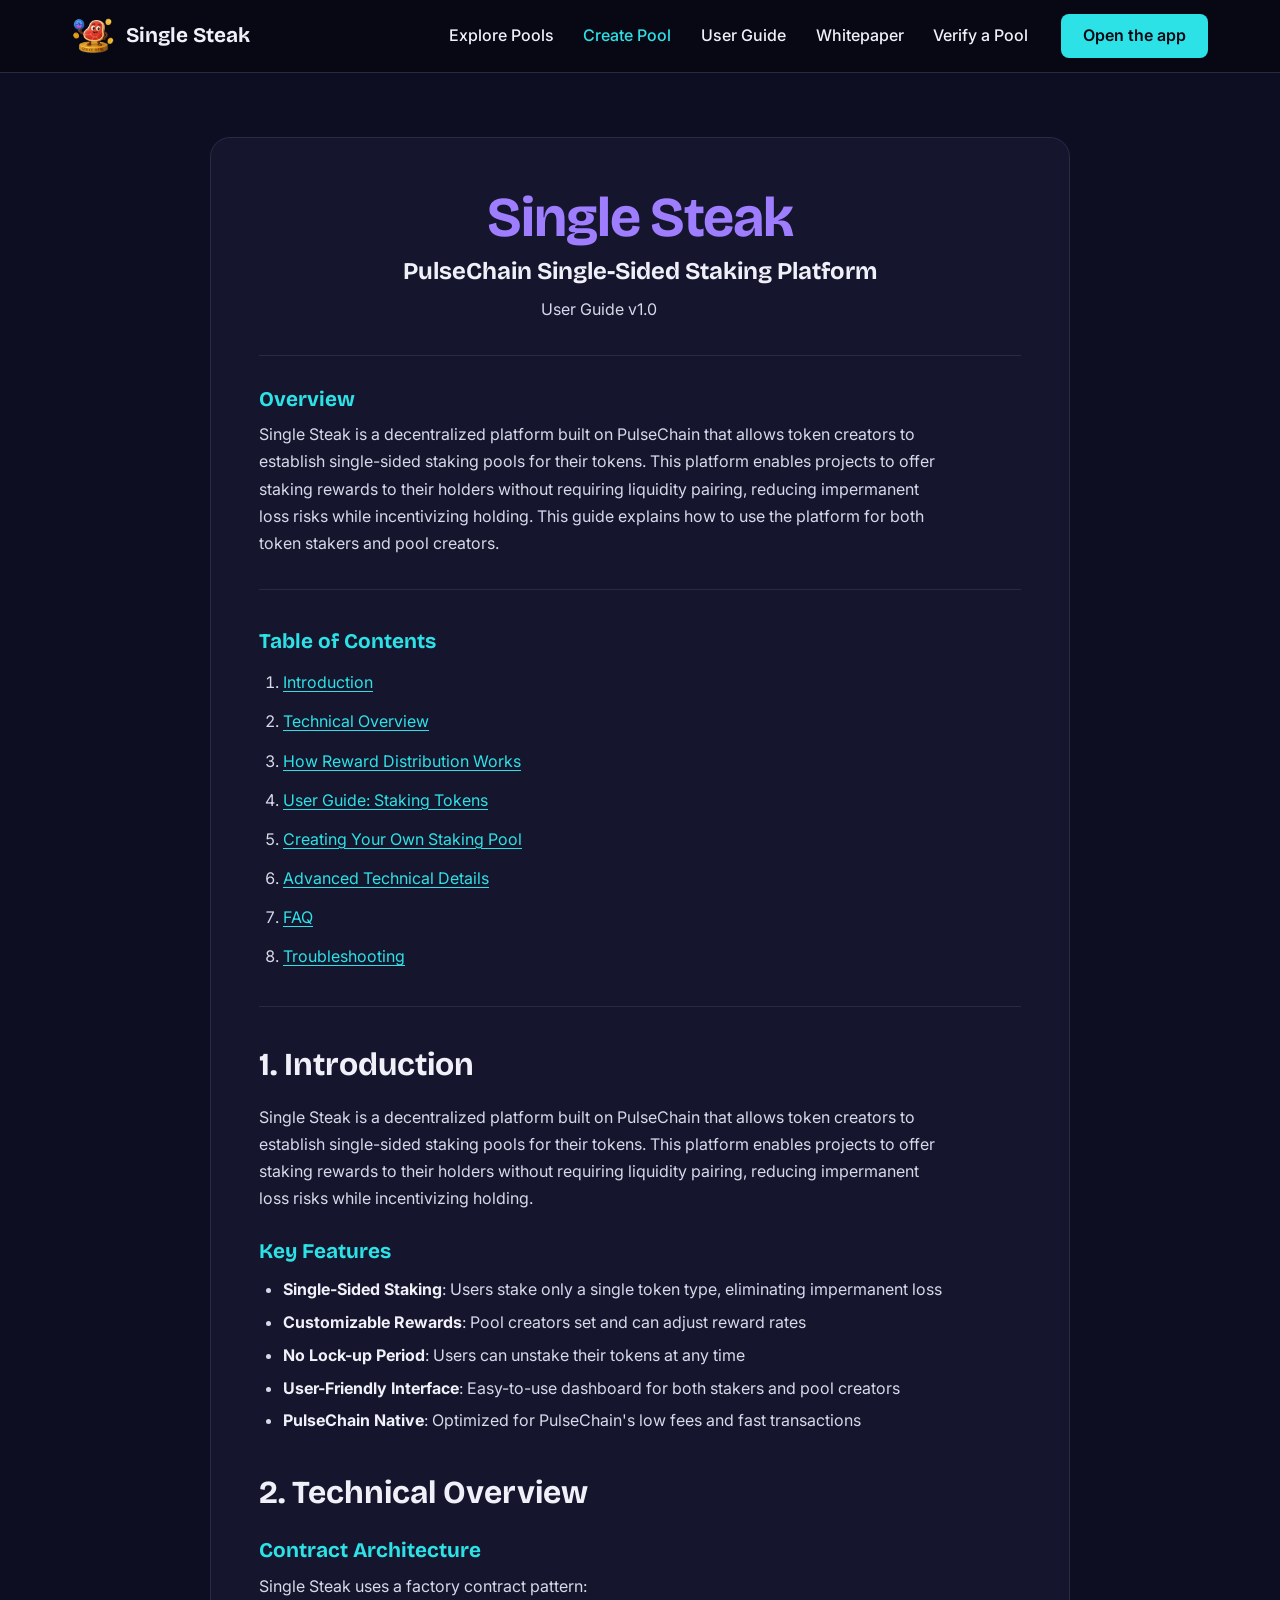
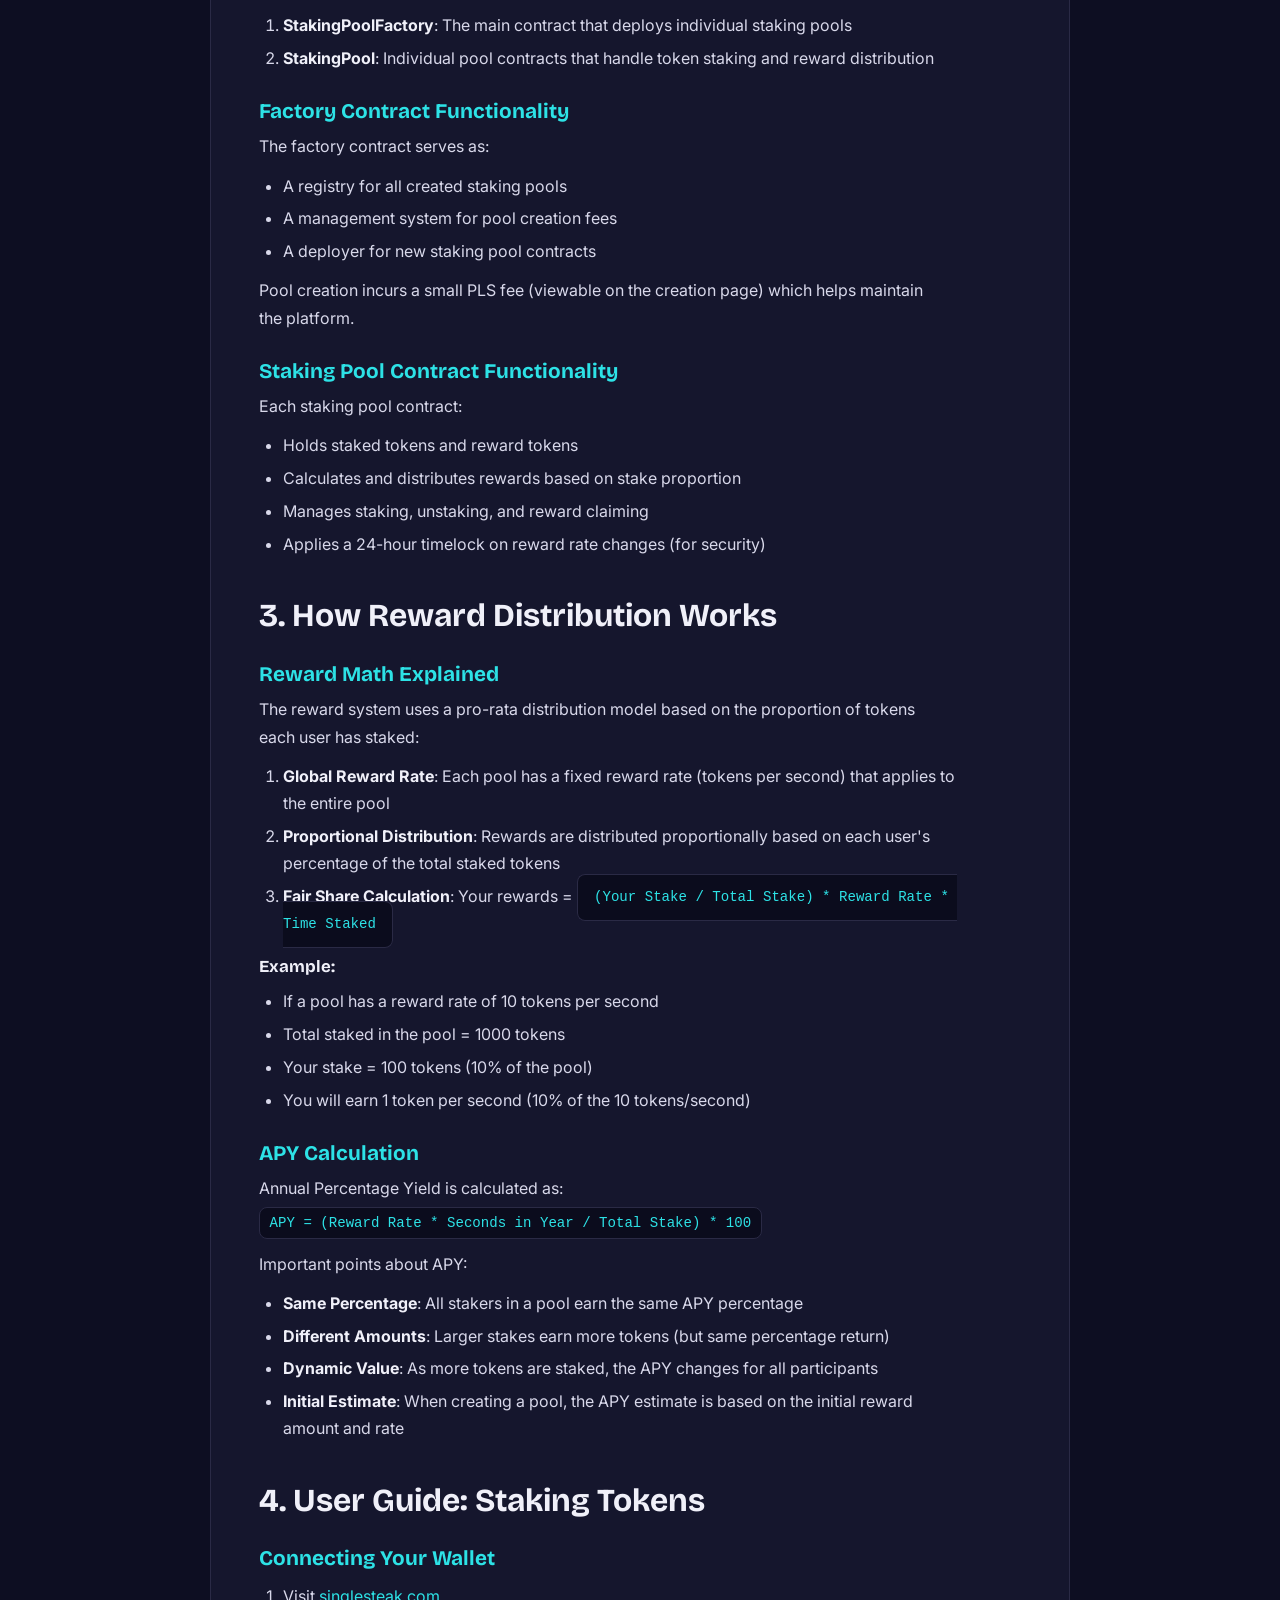
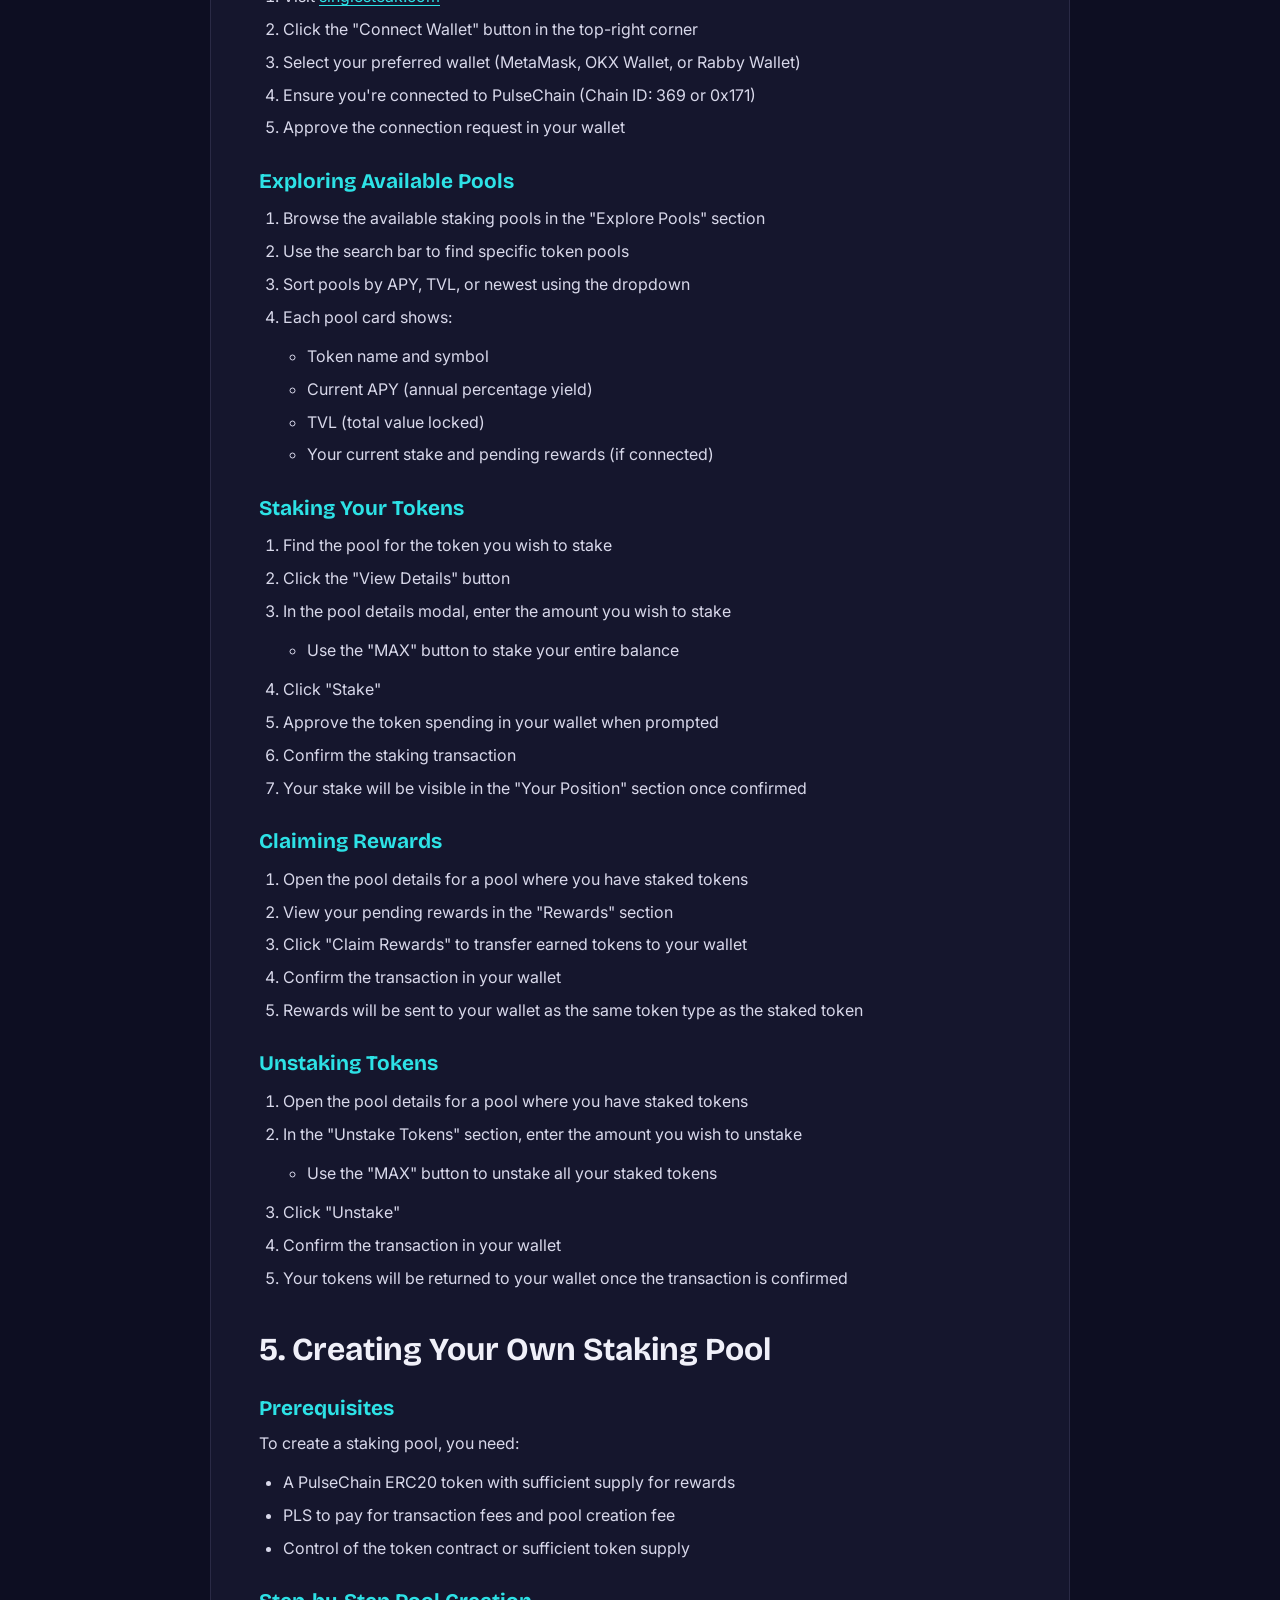
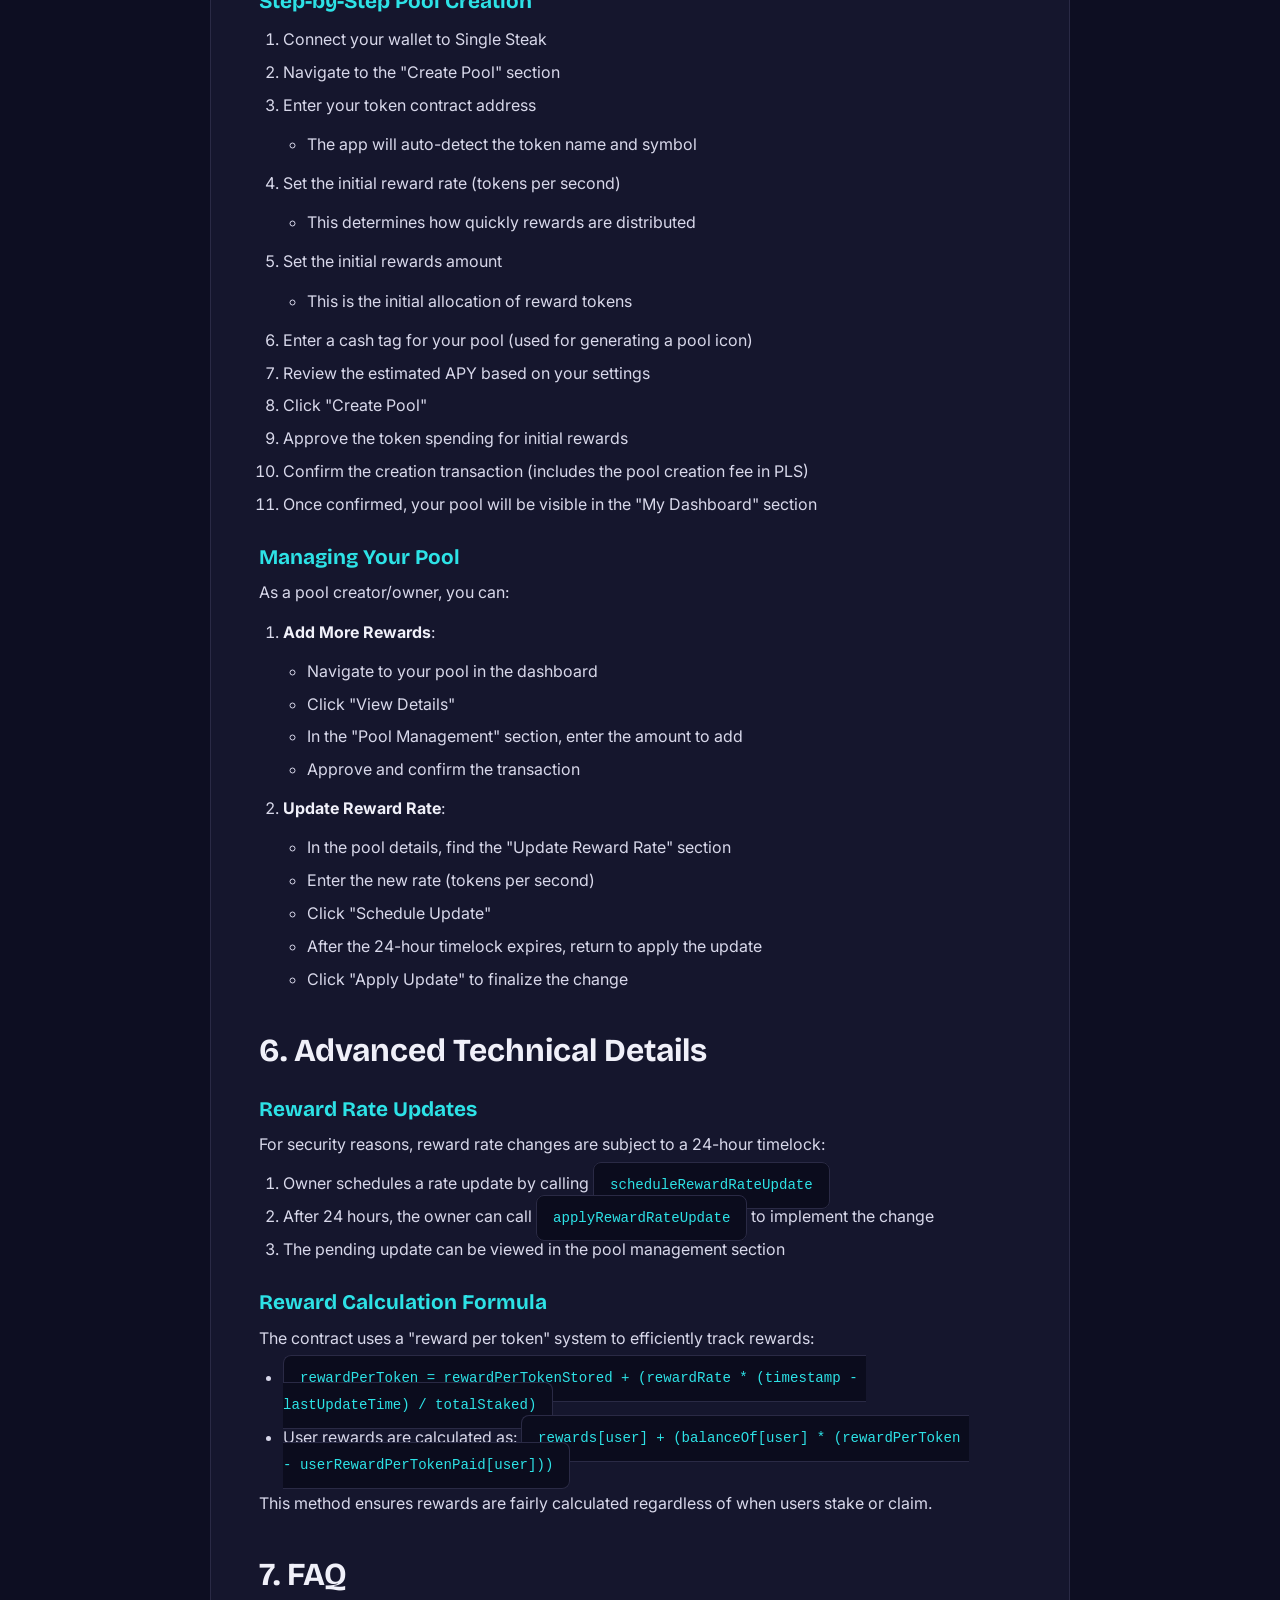
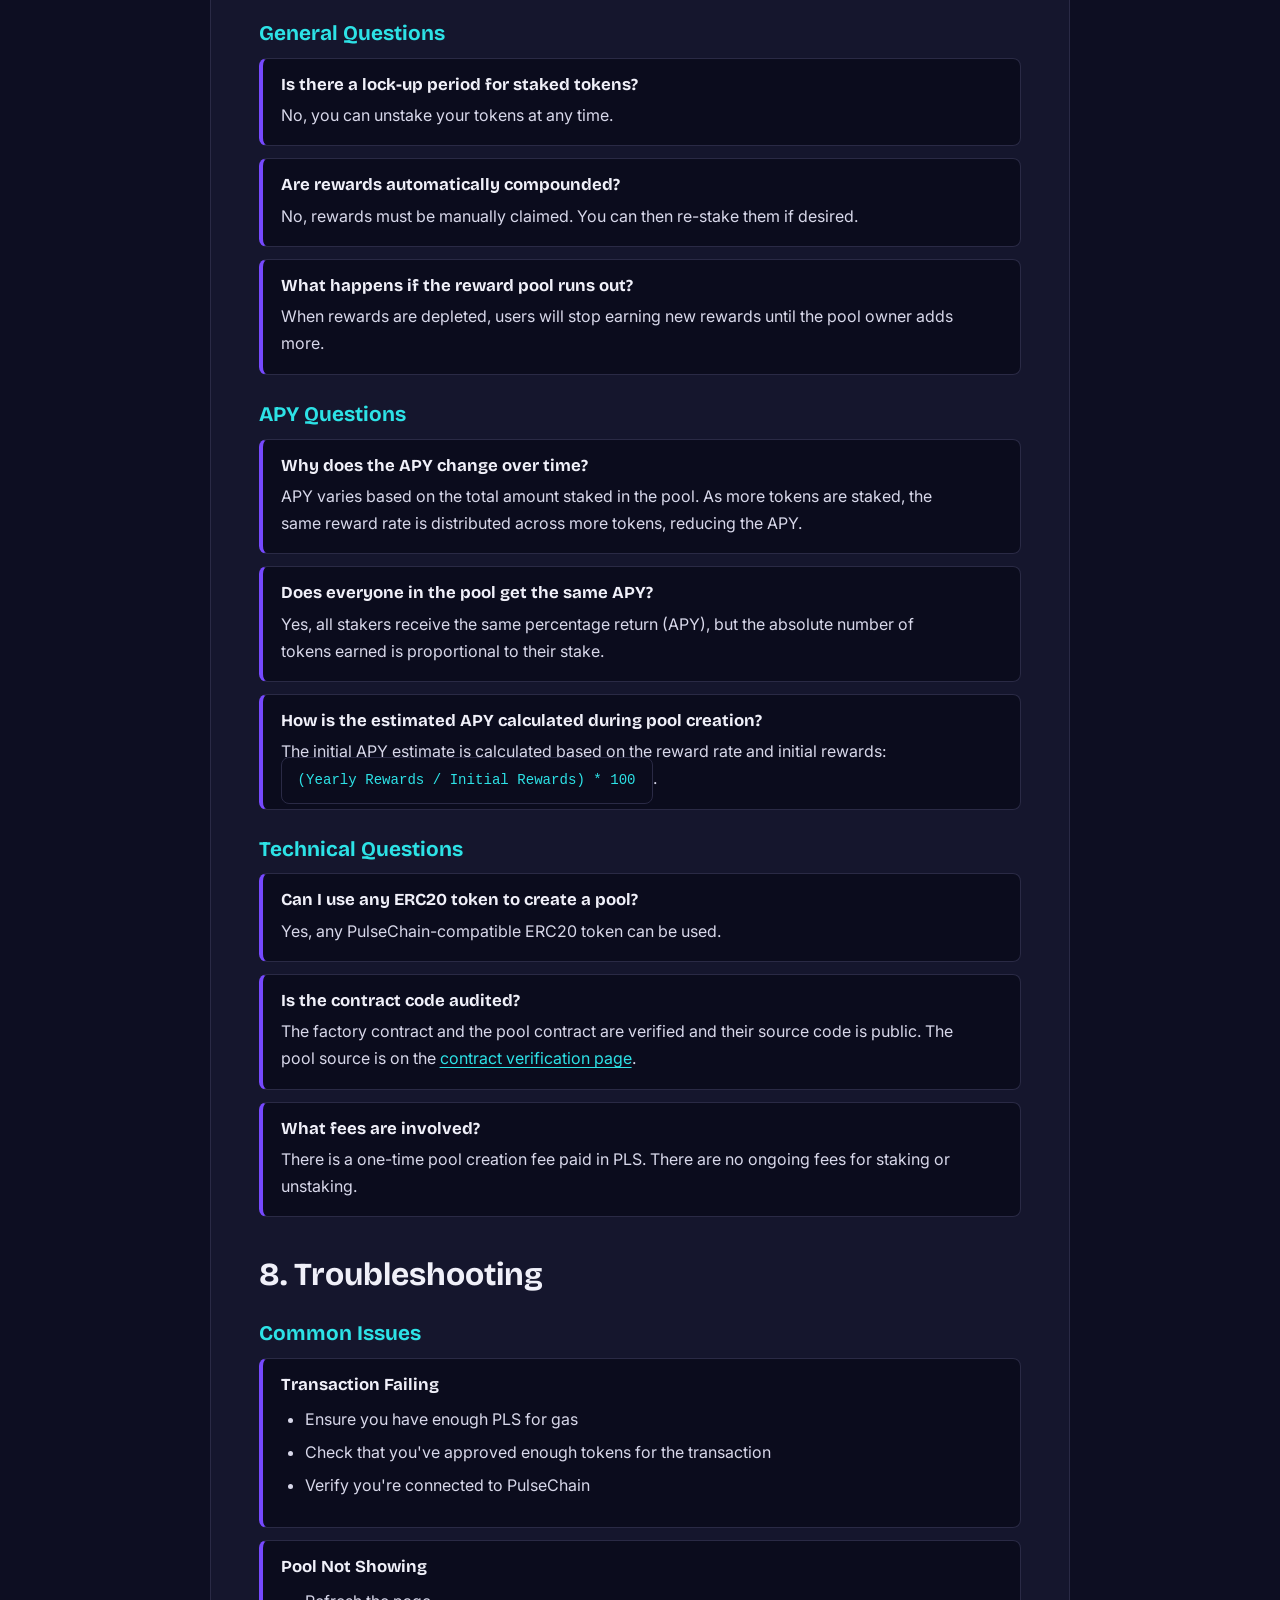
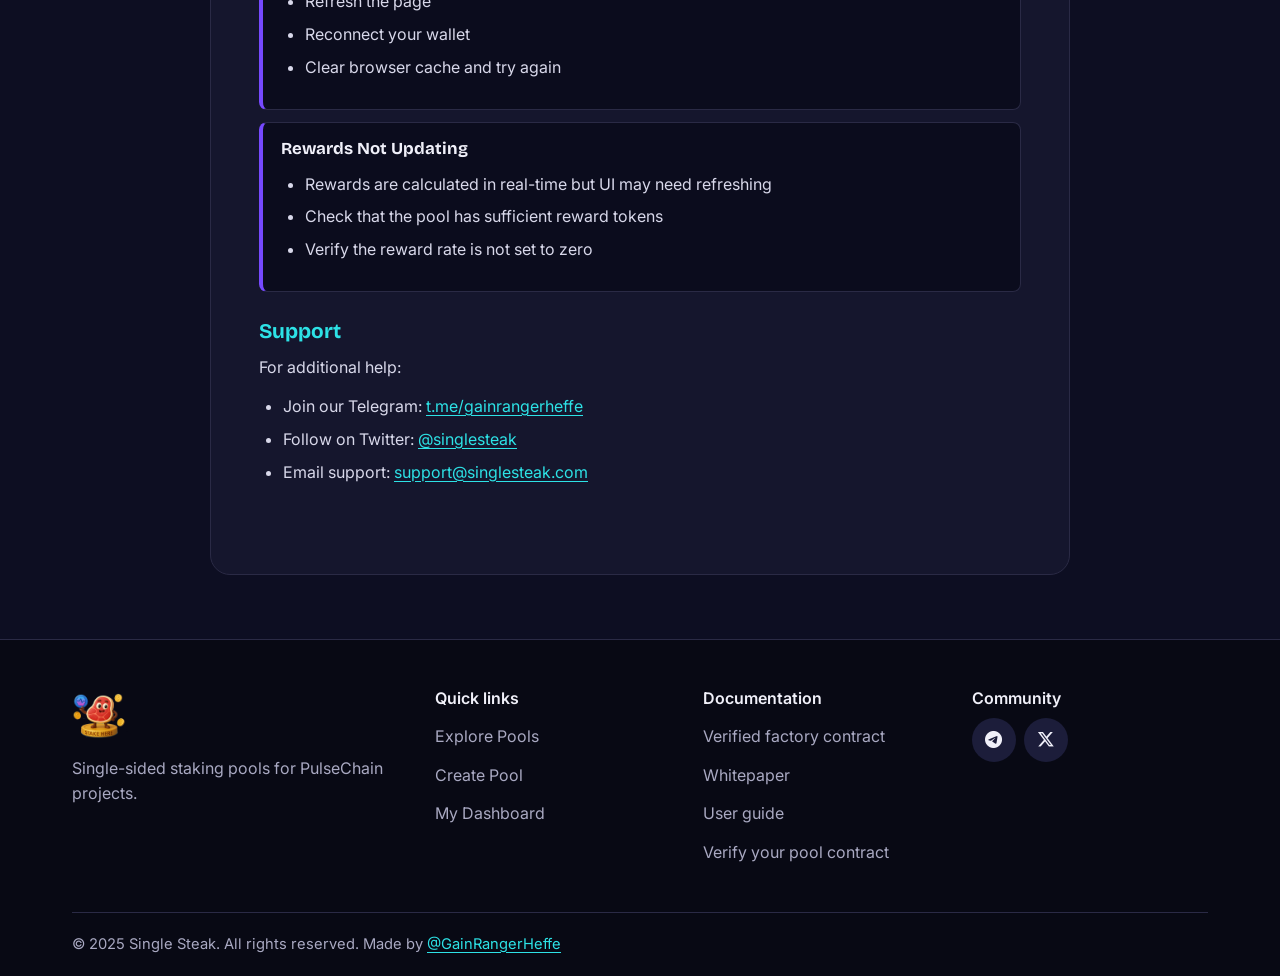
==== commit 788b4ccf: "Redesign the site; add SEO, structured data and accessibility fixes - New shared stylesheet: same pu" ====
--- a/guide.html
+++ b/guide.html
@@ -3,65 +3,119 @@
 <head>
     <meta charset="UTF-8">
     <meta name="viewport" content="width=device-width, initial-scale=1.0">
-    <title>Single Steak: User Guide</title>
-    <!-- Meta tags for social sharing -->
-    <meta property="og:title" content="Single Steak: PulseChain Staking Platform">
-    <meta property="og:description" content="Create and manage single-sided staking pools for PulseChain projects">
+
+    <title>Single Steak User Guide | Staking and Creating Pools on PulseChain</title>
+    <meta name="description" content="How to stake tokens, claim rewards and create your own single-sided staking pool on Single Steak, with the reward maths, FAQ and troubleshooting.">
+    <meta name="robots" content="index, follow, max-image-preview:large">
+    <link rel="canonical" href="https://singlesteak.com/guide.html">
+    <meta name="theme-color" content="#080914">
+
+    <!-- Open Graph -->
+    <meta property="og:type" content="article">
+    <meta property="og:site_name" content="Single Steak">
+    <meta property="og:title" content="Single Steak User Guide | Staking and Creating Pools on PulseChain">
+    <meta property="og:description" content="How to stake tokens, claim rewards and create your own single-sided staking pool on Single Steak, with the reward maths, FAQ and troubleshooting.">
+    <meta property="og:url" content="https://singlesteak.com/guide.html">
     <meta property="og:image" content="https://singlesteak.com/images/meta.webp">
-    <meta property="og:url" content="https://singlesteak.com/guide.html">
-    <meta property="og:type" content="website">
-    
-    <!-- Twitter/X card -->
+
+    <!-- Twitter / X -->
     <meta name="twitter:card" content="summary_large_image">
-    <meta name="twitter:title" content="Single Steak: PulseChain Staking Platform">
-    <meta name="twitter:description" content="A guide to create and manage single-sided staking pools for PulseChain projects on Single Steak">
+    <meta name="twitter:site" content="@singlesteak">
+    <meta name="twitter:title" content="Single Steak User Guide | Staking and Creating Pools on PulseChain">
+    <meta name="twitter:description" content="How to stake tokens, claim rewards and create your own single-sided staking pool on Single Steak, with the reward maths, FAQ and troubleshooting.">
     <meta name="twitter:image" content="https://singlesteak.com/images/meta.webp">
-    <meta name="twitter:site" content="https://singlesteak.com/guide.html">
-    <!-- Favicon -->
+
     <link rel="icon" href="images/steak.ico">
+
+    <!-- Fonts and icons -->
+    <link rel="preconnect" href="https://fonts.googleapis.com">
+    <link rel="preconnect" href="https://fonts.gstatic.com" crossorigin>
+    <link rel="preconnect" href="https://cdnjs.cloudflare.com">
+    <link rel="stylesheet" href="https://fonts.googleapis.com/css2?family=Bricolage+Grotesque:opsz,wght@12..96,600;12..96,700&family=Inter:wght@400;500;600;700&display=swap">
+    <link rel="stylesheet" href="https://cdnjs.cloudflare.com/ajax/libs/font-awesome/6.5.1/css/all.min.css">
     <link rel="stylesheet" href="styles.css">
-    <link rel="stylesheet" href="https://cdnjs.cloudflare.com/ajax/libs/font-awesome/6.5.1/css/all.min.css">
+
+    <!-- Structured data -->
+    <script type="application/ld+json">
+    {
+        "@context": "https://schema.org",
+        "@graph": [
+            {
+                "@type": "TechArticle",
+                "@id": "https://singlesteak.com/guide.html#article",
+                "headline": "Single Steak user guide",
+                "description": "How to stake tokens, claim rewards and create your own single-sided staking pool on Single Steak, with the reward maths, FAQ and troubleshooting.",
+                "url": "https://singlesteak.com/guide.html",
+                "inLanguage": "en",
+                "image": "https://singlesteak.com/images/meta.webp",
+                "author": {
+                    "@type": "Organization",
+                    "name": "Single Steak",
+                    "url": "https://singlesteak.com/"
+                },
+                "publisher": {
+                    "@type": "Organization",
+                    "name": "Single Steak",
+                    "url": "https://singlesteak.com/"
+                }
+            },
+            {
+                "@type": "BreadcrumbList",
+                "itemListElement": [
+                    {
+                        "@type": "ListItem",
+                        "position": 1,
+                        "name": "Single Steak",
+                        "item": "https://singlesteak.com/"
+                    },
+                    {
+                        "@type": "ListItem",
+                        "position": 2,
+                        "name": "User guide",
+                        "item": "https://singlesteak.com/guide.html"
+                    }
+                ]
+            }
+        ]
+    }
+    </script>
 </head>
 <body>
-
-<header class="header">
-    <div class="container">
-        <div class="header-content">
-            <a href="index.html" class="logo">
-                <img src="images/steak.webp" alt="PulseChain Staking" id="site-logo">
-            </a>
-            
-            <nav class="main-nav">
-                <ul class="nav-links">
-                    <li><a href="index.html#explore" class="nav-link">Explore Pools</a></li>
-                    <li><a href="index.html#create" class="nav-link create-btn">Create Pool</a></li>
-                    <li><a href="index.html#dashboard" class="nav-link">My Dashboard</a></li>
-                </ul>
-            </nav>
-            
-            <div class="social-links">
-                <a href="https://t.me/gainrangerheffe" target="_blank" class="social-link">
-                    <i class="fab fa-telegram"></i>
+    <a class="skip-link" href="#main">Skip to content</a>
+
+    <header class="header">
+        <div class="container">
+            <div class="header-content">
+                <a href="index.html" class="logo" aria-label="Single Steak, home">
+                    <img src="images/steak.webp" alt="" id="site-logo" width="44" height="44">
+                    <span class="logo-text">Single Steak</span>
                 </a>
-                <a href="https://x.com/singlesteak" target="_blank" class="social-link">
-                    <i class="fab fa-x-twitter"></i>
-                </a>
+                <nav class="main-nav" aria-label="Main">
+                    <ul class="nav-links">
+                        <li><a href="index.html#explore" class="nav-link">Explore Pools</a></li>
+                        <li><a href="index.html#create" class="nav-link create-btn">Create Pool</a></li>
+                        <li><a href="guide.html" class="nav-link">User Guide</a></li>
+                        <li><a href="whitepaper.html" class="nav-link">Whitepaper</a></li>
+                        <li><a href="poolca.html" class="nav-link">Verify a Pool</a></li>
+                    </ul>
+                </nav>
+                <div class="wallet-connect">
+                    <a href="index.html" class="btn connect-btn">Open the app</a>
+                </div>
+                <button class="mobile-menu-toggle" type="button" aria-label="Menu" aria-expanded="false">
+                    <span></span>
+                    <span></span>
+                    <span></span>
+                </button>
             </div>
-            
-            <button class="mobile-menu-toggle">
-                <span></span>
-                <span></span>
-                <span></span>
-            </button>
         </div>
-    </div>
-</header>
-
-<main class="whitepaper-content">
+    </header>
+
+    <main class="whitepaper-content" id="main">
     <div class="container">
         <article class="whitepaper">
             <header class="whitepaper-header">
-                <h1>SINGLE STEAK</h1>
+                <h1>Single Steak</h1>
                 <h2>PulseChain Single-Sided Staking Platform</h2>
                 <p class="whitepaper-version">User Guide v1.0</p>
                 <hr>
@@ -391,7 +445,7 @@
                     
                     <div class="swot-item">
                         <h4>Is the contract code audited?</h4>
-                        <p>[Include audit information if available]</p>
+                        <p>The factory contract and the pool contract are verified and their source code is public. The pool source is on the <a href="poolca.html">contract verification page</a>.</p>
                     </div>
                     
                     <div class="swot-item">
@@ -448,220 +502,52 @@
     </div>
 </main>
 
-<footer class="footer">
-    <div class="container">
-        <div class="footer-content">
-            <div class="footer-logo">
-                <img src="images/steak.webp" alt="PulseChain Staking">
+    <footer class="footer" id="footer">
+        <div class="container">
+            <div class="footer-content">
+                <div class="footer-logo">
+                    <img src="images/steak.webp" alt="" width="56" height="56" loading="lazy">
+                    <p>Single-sided staking pools for PulseChain projects.</p>
+                </div>
+
+                <div class="footer-links">
+                    <h4>Quick links</h4>
+                    <ul>
+                        <li><a href="index.html#explore">Explore Pools</a></li>
+                        <li><a href="index.html#create">Create Pool</a></li>
+                        <li><a href="index.html#dashboard">My Dashboard</a></li>
+                    </ul>
+                </div>
+
+                <div class="footer-links">
+                    <h4>Documentation</h4>
+                    <ul>
+                        <li><a href="https://scan.mypinata.cloud/ipfs/bafybeih3olry3is4e4lzm7rus5l3h6zrphcal5a7ayfkhzm5oivjro2cp4/#/address/0x474225793869203F436aCEF9CF251Dc137cE02cB?tab=contract" target="_blank" rel="noopener">Verified factory contract</a></li>
+                        <li><a href="whitepaper.html">Whitepaper</a></li>
+                        <li><a href="guide.html">User guide</a></li>
+                        <li><a href="poolca.html">Verify your pool contract</a></li>
+                    </ul>
+                </div>
+
+                <div class="footer-social">
+                    <h4>Community</h4>
+                    <div class="social-icons">
+                        <a href="https://t.me/singlesteak" target="_blank" class="social-icon" rel="noopener" aria-label="Single Steak on Telegram">
+                            <i class="fab fa-telegram" aria-hidden="true"></i>
+                        </a>
+                        <a href="https://x.com/singlesteak" target="_blank" class="social-icon" rel="noopener" aria-label="Single Steak on X">
+                            <i class="fab fa-x-twitter" aria-hidden="true"></i>
+                        </a>
+                    </div>
+                </div>
             </div>
-            
-            <div class="footer-links">
-                <h4>Quick Links</h4>
-                <ul>
-                    <li><a href="index.html#explore">Explore Pools</a></li>
-                    <li><a href="index.html#create">Create Pool</a></li>
-                    <li><a href="index.html#dashboard">My Dashboard</a></li>
-                </ul>
-            </div>
-            
-            <div class="footer-links">
-                <h4>Documentation</h4>
-                <ul>
-                    <li><a href="">Verfied Contract</a></li>
-                    <li><a href="whitepaper.html">White Paper</a></li>
-                    <li><a href="guide.html">Guide</a></li>
-                </ul>
-            </div>
-            
-            <div class="footer-social">
-                <h4>Connect With Us</h4>
-                <div class="social-icons">
-                    <a href="https://t.me/gainrangerheffe" target="_blank" class="social-icon">
-                        <i class="fab fa-telegram"></i>
-                    </a>
-                    <a href="https://x.com/singlesteak" target="_blank" class="social-icon">
-                        <i class="fab fa-x-twitter"></i>
-                    </a>
-                </div>
+
+            <div class="footer-bottom">
+                <p>&copy; 2025 Single Steak. All rights reserved. Made by <a href="https://github.com/GainRangerHeffe" target="_blank" rel="noopener">@GainRangerHeffe</a></p>
             </div>
         </div>
-        
-        <div class="footer-bottom">
-            <p>&copy; 2025 PulseChain Staking Platform. All rights reserved.</p>
-        </div>
-    </div>
-</footer>
-
-<!-- Add this CSS to match your site styles -->
-<style>
-    .whitepaper-content {
-        padding: 160px 0 80px;
-    }
-    
-    .whitepaper {
-        background-color: var(--background-card);
-        border-radius: var(--border-radius-lg);
-        padding: 3rem;
-        box-shadow: var(--shadow-md);
-        color: var(--text-light);
-    }
-    
-    .whitepaper-header {
-        text-align: center;
-        margin-bottom: 3rem;
-    }
-    
-    .whitepaper-header h1 {
-        font-size: 3rem;
-        margin-bottom: 0.5rem;
-    }
-    
-    .whitepaper-header h2 {
-        font-size: 1.8rem;
-        color: var(--text-dim);
-        margin-bottom: 1rem;
-    }
-    
-    .whitepaper-header h2::after {
-        display: none;
-    }
-    
-    .whitepaper-version {
-        font-style: italic;
-        color: var(--text-dim);
-        margin-bottom: 1.5rem;
-    }
-    
-    section {
-        margin-bottom: 3rem;
-    }
-    
-    section h2 {
-        color: var(--primary-light);
-        font-size: 2rem;
-        margin-bottom: 1.5rem;
-        text-align: left;
-    }
-    
-    section h2::after {
-        left: 0;
-        transform: none;
-        background: var(--primary-light);
-    }
-    
-    .subsection {
-        margin-bottom: 2rem;
-    }
-    
-    .subsection h3 {
-        color: var(--secondary-color);
-        font-size: 1.5rem;
-        margin-bottom: 1rem;
-    }
-    
-    .subsection h4 {
-        color: var(--text-light);
-        font-size: 1.25rem;
-        margin-bottom: 0.5rem;
-    }
-    
-    ol, ul {
-        margin-left: 2rem;
-        margin-bottom: 1.5rem;
-    }
-    
-    li {
-        margin-bottom: 0.5rem;
-    }
-    
-    .toc {
-        list-style-type: decimal;
-    }
-    
-    .toc a {
-        color: var(--text-light);
-        text-decoration: none;
-        transition: color var(--transition-fast);
-    }
-    
-    .toc a:hover {
-        color: var(--primary-light);
-    }
-    
-    .code-flow {
-        background-color: var(--background-darker);
-        padding: 0.5rem 1rem;
-        border-radius: var(--border-radius-sm);
-        font-family: monospace;
-        margin: 0.5rem 0;
-        display: inline-block;
-    }
-    
-    .formula {
-        background-color: var(--background-darker);
-        padding: 1rem;
-        border-radius: var(--border-radius-md);
-        font-family: monospace;
-        font-size: 1.1rem;
-        margin: 1rem 0;
-        display: block;
-        text-align: center;
-    }
-    
-    .swot-item {
-        background-color: var(--background-darker);
-        padding: 1.5rem;
-        border-radius: var(--border-radius-md);
-        margin-bottom: 1rem;
-    }
-    
-    .swot-item h4 {
-        color: var(--primary-light);
-        margin-bottom: 0.5rem;
-    }
-    
-    .swot-item ul {
-        margin-left: 1.5rem;
-        margin-bottom: 0;
-    }
-    
-    /* Mobile Responsiveness */
-    @media (max-width: 992px) {
-        .whitepaper {
-            padding: 2rem;
-        }
-    }
-    
-    @media (max-width: 768px) {
-        .whitepaper-content {
-            padding: 120px 0 60px;
-        }
-        
-        .whitepaper {
-            padding: 1.5rem;
-        }
-        
-        .whitepaper-header h1 {
-            font-size: 2.2rem;
-        }
-        
-        .whitepaper-header h2 {
-            font-size: 1.4rem;
-        }
-        
-        section h2 {
-            font-size: 1.8rem;
-        }
-        
-        .subsection h3 {
-            font-size: 1.3rem;
-        }
-    }
-</style>
-
-<!-- Scripts (same as index.html) -->
-<script src="https://cdnjs.cloudflare.com/ajax/libs/ethers/6.9.0/ethers.umd.min.js"></script>
-<script src="app.js"></script>
-
+    </footer>
+
+    <script src="nav.js" defer></script>
 </body>
-</html>+</html>
--- a/styles.css
+++ b/styles.css
@@ -1,138 +1,141 @@
-/* ==================
-   Base Styles
-===================== */
+/* Single Steak
+   Shared by index.html (the app) and the guide, whitepaper and
+   contract-verification pages.
+   ------------------------------------------------------------------ */
+
+/* Tokens */
 :root {
+    /* Brand */
     --primary-color: #7649fe;
     --primary-light: #9e7dff;
     --primary-dark: #5d2fe0;
     --secondary-color: #2de2e6;
+
+    /* Surfaces */
     --background-dark: #0d0e22;
     --background-darker: #080914;
     --background-card: #15162d;
-    --background-modal: #1a1b33;
+    --background-raised: #1c1d3a;
+    --background-input: #0b0c1d;
+    --border-color: #2a2a45;
+    --border-strong: #3d3d63;
+
+    /* Text */
     --text-light: #f0f0f9;
-    --text-dim: #9c9cb0;
-    --text-dark: #686880;
-    --border-color: #2a2a45;
+    --text-dim: #a9a9c2;
+
+    /* Status */
     --success-color: #1cd8a0;
     --warning-color: #ffbd59;
-    --error-color: #ff5a5a;
+    --error-color: #ff6b6b;
+
     --gradient-primary: linear-gradient(135deg, var(--primary-color), var(--primary-dark));
-    --gradient-secondary: linear-gradient(135deg, var(--secondary-color), #03edf9);
-    --shadow-sm: 0 4px 6px rgba(0, 0, 0, 0.1);
-    --shadow-md: 0 6px 12px rgba(0, 0, 0, 0.15);
-    --shadow-lg: 0 15px 25px rgba(0, 0, 0, 0.25);
-    --glow-primary: 0 0 15px rgba(118, 73, 254, 0.5);
-    --glow-secondary: 0 0 15px rgba(45, 226, 230, 0.5);
-    --transition-fast: 0.15s ease;
-    --transition-medium: 0.3s ease;
-    --border-radius-sm: 4px;
-    --border-radius-md: 8px;
-    --border-radius-lg: 16px;
-}
-
-* {
+    --shadow-lg: 0 18px 40px rgb(0 0 0 / .45);
+    --glow-primary: 0 0 0 1px rgb(118 73 254 / .5), 0 10px 40px rgb(118 73 254 / .22);
+
+    --radius-sm: 8px;
+    --radius-md: 12px;
+    --radius-lg: 20px;
+
+    --font-body: 'Inter', system-ui, -apple-system, 'Segoe UI', Roboto, sans-serif;
+    --font-display: 'Bricolage Grotesque', 'Inter', system-ui, sans-serif;
+
+    --header-height: 72px;
+    color-scheme: dark;
+}
+
+/* Base */
+*,
+*::before,
+*::after {
+    box-sizing: border-box;
+}
+
+html {
+    scroll-padding-top: calc(var(--header-height) + 16px);
+    -webkit-text-size-adjust: 100%;
+}
+
+body {
     margin: 0;
-    padding: 0;
-    box-sizing: border-box;
-}
-
-html {
-    scroll-behavior: smooth;
-}
-
-body {
-    font-family: 'Inter', 'Segoe UI', Roboto, Oxygen, Ubuntu, Cantarell, 'Open Sans', 'Helvetica Neue', sans-serif;
-    background-color: var(--background-dark);
+    min-height: 100vh;
+    font-family: var(--font-body);
+    font-size: 1rem;
+    line-height: 1.6;
     color: var(--text-light);
-    line-height: 1.6;
-    min-height: 100vh;
-    overflow-x: hidden;
-    background-image: 
-        radial-gradient(circle at 20% 35%, rgba(94, 47, 224, 0.1) 0%, transparent 30%),
-        radial-gradient(circle at 75% 70%, rgba(45, 226, 230, 0.05) 0%, transparent 20%);
-    background-attachment: fixed;
+    background: var(--background-dark);
+}
+
+h1,
+h2,
+h3,
+h4,
+h5 {
+    margin: 0;
+    font-family: var(--font-display);
+    font-weight: 700;
+    line-height: 1.15;
+    text-wrap: balance;
+}
+
+p {
+    margin: 0;
+}
+
+img {
+    max-width: 100%;
+    height: auto;
+}
+
+a {
+    color: var(--secondary-color);
+    text-underline-offset: .2em;
+}
+
+button,
+input,
+select,
+textarea {
+    font: inherit;
+    color: inherit;
+}
+
+:focus-visible {
+    outline: 3px solid var(--secondary-color);
+    outline-offset: 2px;
 }
 
 .container {
     width: 100%;
     max-width: 1200px;
-    margin: 0 auto;
-    padding: 0 20px;
-}
-
-a {
-    text-decoration: none;
-    color: var(--text-light);
-    transition: color var(--transition-fast);
-}
-
-a:hover {
-    color: var(--primary-light);
-}
-
-ul {
-    list-style: none;
-}
-
-img {
-    max-width: 100%;
-    height: auto;
-}
-
-button {
-    cursor: pointer;
-    font-family: inherit;
-}
-
-input, select, button {
-    border: none;
-    outline: none;
-}
-
-/* Typography */
-h1, h2, h3, h4, h5, h6 {
-    font-weight: 700;
-    line-height: 1.3;
-    margin-bottom: 0.5em;
-}
-
-h1 {
-    font-size: 3.5rem;
-    background: var(--gradient-primary);
-    -webkit-background-clip: text;
-    -webkit-text-fill-color: transparent;
-    margin-bottom: 1rem;
-}
-
-h2 {
-    font-size: 2.5rem;
-    position: relative;
-    display: inline-block;
-    text-shadow: 
-    -1px -1px 0 #000,  
-     1px -1px 0 #000,
-    -1px  1px 0 #000,
-     1px  1px 0 #000;
-}
-
-h2::after {
-    content: '';
+    margin-inline: auto;
+    padding-inline: clamp(1rem, 4vw, 2rem);
+}
+
+.skip-link {
     position: absolute;
-    bottom: -10px;
-    left: 0;
-    width: 60px;
-    height: 3px;
-    background: var(--gradient-primary);
-    border-radius: 3px;
-}
-
-h3 {
-    font-size: 1.8rem;
-}
-
-h4 {
-    font-size: 1.4rem;
+    left: 1rem;
+    top: -5rem;
+    z-index: 2000;
+    padding: .75rem 1rem;
+    border-radius: var(--radius-sm);
+    background: var(--secondary-color);
+    color: var(--background-darker);
+    font-weight: 600;
+}
+
+.skip-link:focus {
+    top: 1rem;
+}
+
+.visually-hidden {
+    position: absolute;
+    width: 1px;
+    height: 1px;
+    margin: -1px;
+    overflow: hidden;
+    clip-path: inset(50%);
+    white-space: nowrap;
 }
 
 /* Buttons */
@@ -140,380 +143,541 @@
     display: inline-flex;
     align-items: center;
     justify-content: center;
-    padding: 0.75rem 1.5rem;
-    border-radius: var(--border-radius-md);
+    gap: .5rem;
+    min-height: 44px;
+    padding: .65rem 1.25rem;
+    border: 2px solid transparent;
+    border-radius: var(--radius-sm);
+    background: var(--background-raised);
+    color: var(--text-light);
     font-weight: 600;
-    font-size: 1rem;
-    transition: all var(--transition-medium);
-    position: relative;
-    overflow: hidden;
-}
-
-.btn::before {
-    content: '';
-    position: absolute;
-    top: 0;
-    left: 0;
-    width: 100%;
-    height: 100%;
-    background: rgba(255, 255, 255, 0.1);
-    transform: translateX(-100%);
-    transition: transform var(--transition-medium);
-}
-
-.btn:hover::before {
-    transform: translateX(0);
-}
-
-.btn i {
-    margin-right: 0.5rem;
+    line-height: 1.2;
+    text-decoration: none;
+    cursor: pointer;
+    transition: background-color .15s ease, border-color .15s ease, transform .15s ease;
+}
+
+.btn:hover {
+    border-color: var(--border-strong);
+}
+
+.btn:active {
+    transform: translateY(1px);
+}
+
+.btn:disabled {
+    opacity: .55;
+    cursor: not-allowed;
 }
 
 .primary-btn {
     background: var(--gradient-primary);
-    color: white;
-    box-shadow: var(--shadow-md);
+    color: #ffffff;
 }
 
 .primary-btn:hover {
-    box-shadow: var(--glow-primary);
-    transform: translateY(-2px);
+    border-color: var(--primary-light);
 }
 
 .secondary-btn {
     background: transparent;
+    border-color: var(--primary-light);
     color: var(--text-light);
-    border: 2px solid var(--primary-color);
 }
 
 .secondary-btn:hover {
-    background-color: rgba(118, 73, 254, 0.1);
-    color: var(--primary-light);
+    background: rgb(118 73 254 / .18);
+    border-color: var(--primary-light);
 }
 
 .connect-btn {
-    background: var(--gradient-secondary);
+    background: var(--secondary-color);
     color: var(--background-darker);
-    font-weight: 700;
+    white-space: nowrap;
 }
 
 .connect-btn:hover {
-    box-shadow: var(--glow-secondary);
-}
-
-.create-btn {
-    color: var(--secondary-color);
-    font-weight: 600;
-}
-
-.create-btn:hover {
-    color: #03edf9;
+    background: #5cf0f3;
+    border-color: transparent;
+}
+
+.claim-btn {
+    background: var(--success-color);
+    color: var(--background-darker);
+}
+
+.claim-btn:hover {
+    background: #4be6b8;
+    border-color: transparent;
 }
 
 .view-btn {
+    width: 100%;
     background: transparent;
-    color: var(--primary-light);
-    border: 1px solid var(--primary-light);
-    padding: 0.5rem 1rem;
-    font-size: 0.9rem;
+    border-color: var(--border-strong);
 }
 
 .view-btn:hover {
-    background-color: rgba(118, 73, 254, 0.1);
-}
-
-.claim-btn {
-    background: var(--gradient-secondary);
-    color: var(--background-darker);
-    font-weight: 600;
-}
-
-.claim-btn:hover {
-    box-shadow: var(--glow-secondary);
-}
-
-/* ==================
-   Header Styles
-===================== */
+    border-color: var(--primary-light);
+    background: rgb(118 73 254 / .14);
+}
+
+/* Header */
 .header {
-    position: fixed;
+    position: sticky;
     top: 0;
-    left: 0;
-    width: 100%;
-    z-index: 1000;
-    padding: 1rem 0;
-    background-color: rgba(13, 14, 34, 0.9);
-    backdrop-filter: blur(10px);
-    box-shadow: 0 2px 10px rgba(0, 0, 0, 0.2);
-    transition: all var(--transition-medium);
+    z-index: 100;
+    background: rgb(8 9 20 / .88);
+    backdrop-filter: blur(12px);
+    border-bottom: 1px solid var(--border-color);
 }
 
 .header-content {
     display: flex;
     align-items: center;
-    justify-content: space-between;
+    gap: 1.25rem;
+    min-height: var(--header-height);
 }
 
 .logo {
-    display: block;
-    height: 50px;
+    display: flex;
+    align-items: center;
+    gap: .6rem;
+    color: var(--text-light);
+    text-decoration: none;
 }
 
 .logo img {
-    height: 100%;
+    width: 44px;
+    height: 44px;
     object-fit: contain;
 }
 
+.logo-text {
+    font: 700 1.3rem/1 var(--font-display);
+    white-space: nowrap;
+}
+
+.beta-tag {
+    padding: .15rem .55rem;
+    border: 1px solid var(--border-strong);
+    border-radius: 999px;
+    color: var(--text-dim);
+    font-size: .78rem;
+    font-weight: 600;
+    white-space: nowrap;
+}
+
 .main-nav {
-    display: flex;
+    margin-left: auto;
 }
 
 .nav-links {
     display: flex;
-    gap: 2rem;
+    gap: .25rem;
+    margin: 0;
+    padding: 0;
+    list-style: none;
 }
 
 .nav-link {
-    position: relative;
+    display: block;
+    padding: .7rem .8rem;
+    border-radius: var(--radius-sm);
+    color: var(--text-light);
     font-weight: 500;
-}
-
-.nav-link::after {
-    content: '';
-    position: absolute;
-    bottom: -5px;
-    left: 0;
-    width: 0;
-    height: 2px;
-    background: var(--gradient-primary);
-    transition: width var(--transition-medium);
-}
-
-.nav-link:hover::after {
-    width: 100%;
-}
-
-.wallet-connect {
-    margin-left: 1rem;
-}
-
-.social-links {
+    text-decoration: none;
+}
+
+.nav-link:hover {
+    background: var(--background-raised);
+}
+
+.nav-link.create-btn {
+    color: var(--secondary-color);
+}
+
+.social-links,
+.social-icons {
     display: flex;
-    gap: 1rem;
-    margin-left: 1.5rem;
-}
-
-.social-link {
-    display: flex;
-    align-items: center;
-    justify-content: center;
-    width: 36px;
-    height: 36px;
-    background-color: rgba(255, 255, 255, 0.05);
+    gap: .5rem;
+}
+
+.social-link,
+.social-icon {
+    display: inline-grid;
+    place-items: center;
+    width: 44px;
+    height: 44px;
     border-radius: 50%;
-    transition: all var(--transition-medium);
-    font-size: 1.2rem;
-}
-
-.social-link:hover {
-    background-color: var(--primary-color);
-    transform: translateY(-2px);
+    background: var(--background-raised);
+    color: var(--text-light);
+    font-size: 1.1rem;
+    text-decoration: none;
+    transition: background-color .15s ease;
+}
+
+.social-link:hover,
+.social-icon:hover {
+    background: var(--primary-color);
 }
 
 .mobile-menu-toggle {
     display: none;
+    width: 44px;
+    height: 44px;
+    padding: 0;
+    border: 0;
+    border-radius: var(--radius-sm);
     background: transparent;
-    border: none;
-    width: 30px;
-    height: 24px;
-    position: relative;
     cursor: pointer;
+    align-content: center;
+    justify-items: center;
+    gap: 5px;
 }
 
 .mobile-menu-toggle span {
     display: block;
+    width: 22px;
+    height: 2px;
+    background: var(--text-light);
+    transition: transform .2s ease, opacity .2s ease;
+}
+
+.mobile-menu-toggle.active span:nth-child(1) {
+    transform: translateY(7px) rotate(45deg);
+}
+
+.mobile-menu-toggle.active span:nth-child(2) {
+    opacity: 0;
+}
+
+.mobile-menu-toggle.active span:nth-child(3) {
+    transform: translateY(-7px) rotate(-45deg);
+}
+
+/* Hero */
+.hero {
+    position: relative;
+    padding-block: clamp(3rem, 8vw, 6rem);
+    background:
+        radial-gradient(60rem 30rem at 85% 10%, rgb(118 73 254 / .28), transparent 65%),
+        radial-gradient(40rem 24rem at 0% 100%, rgb(45 226 230 / .1), transparent 60%),
+        var(--background-darker);
+    overflow: hidden;
+}
+
+.hero .container {
+    display: grid;
+    grid-template-columns: minmax(0, 1.25fr) minmax(0, .75fr);
+    align-items: center;
+    gap: clamp(2rem, 5vw, 4rem);
+}
+
+.hero-title {
+    font-size: clamp(2.5rem, 6vw, 4.5rem);
+    line-height: 1.02;
+    letter-spacing: -.02em;
+}
+
+.hero-subtitle {
+    max-width: 34rem;
+    margin-top: 1.25rem;
+    color: var(--text-dim);
+    font-size: clamp(1.05rem, 1.6vw, 1.25rem);
+}
+
+.hero-cta {
+    display: flex;
+    flex-wrap: wrap;
+    gap: .75rem;
+    margin-top: 2rem;
+}
+
+.hero-cta .btn {
+    min-height: 52px;
+    padding-inline: 1.6rem;
+    font-size: 1.05rem;
+}
+
+.hero-facts {
+    display: flex;
+    flex-wrap: wrap;
+    gap: .5rem 1.5rem;
+    margin: 2rem 0 0;
+    padding: 0;
+    list-style: none;
+    color: var(--text-dim);
+    font-size: .95rem;
+}
+
+.hero-facts li::before {
+    content: '';
+    display: inline-block;
+    width: .5rem;
+    height: .5rem;
+    margin-right: .5rem;
+    border-radius: 50%;
+    background: var(--secondary-color);
+}
+
+.hero-image {
+    display: grid;
+    place-items: center;
+}
+
+.hero-image img {
+    width: min(100%, 380px);
+    filter: drop-shadow(0 24px 40px rgb(0 0 0 / .5));
+}
+
+@media (prefers-reduced-motion: no-preference) {
+    html {
+        scroll-behavior: smooth;
+    }
+
+    .hero-image img {
+        animation: float 6s ease-in-out infinite;
+    }
+}
+
+@keyframes float {
+    0%, 100% { transform: translateY(0); }
+    50% { transform: translateY(-12px); }
+}
+
+/* Platform stats, over the pool artwork */
+.stats {
+    padding-block: 2.5rem;
+    background: url(images/pool.webp) center / 350px repeat;
+    border-block: 1px solid var(--border-color);
+}
+
+.stats-grid {
+    display: grid;
+    grid-template-columns: repeat(2, minmax(0, 1fr));
+    gap: 1.25rem;
+    max-width: 760px;
+    margin-inline: auto;
+}
+
+.stat-card {
+    padding: 1.5rem;
+    border: 1px solid var(--border-strong);
+    border-radius: var(--radius-md);
+    background: rgb(13 14 34 / .94);
+    box-shadow: var(--shadow-lg);
+    text-align: center;
+}
+
+.stat-card .stat-value {
+    font-size: clamp(1.9rem, 4.5vw, 2.75rem);
+    color: var(--secondary-color);
+    font-variant-numeric: tabular-nums;
+    overflow-wrap: anywhere;
+}
+
+.stat-card .stat-label {
+    margin-top: .25rem;
+    color: var(--text-dim);
+    font-weight: 500;
+}
+
+/* Sections */
+.explore-pools,
+.dashboard,
+.faq {
+    padding-block: clamp(3.5rem, 8vw, 6rem);
+}
+
+.dashboard {
+    background: var(--background-darker);
+}
+
+.section-title {
+    font-size: clamp(1.9rem, 4vw, 2.75rem);
+    letter-spacing: -.01em;
+}
+
+.section-title::after {
+    content: '';
+    display: block;
+    width: 64px;
+    height: 4px;
+    margin-top: .8rem;
+    border-radius: 2px;
+    background: linear-gradient(90deg, var(--primary-color), var(--secondary-color));
+}
+
+.section-subtitle {
+    max-width: 40rem;
+    margin-top: 1rem;
+    color: var(--text-dim);
+    font-size: 1.1rem;
+}
+
+/* Featured STEAK pool */
+section.steak-pool-card {
+    padding-block: 2.5rem 0;
+}
+
+section.steak-pool-card > .container {
+    max-width: 1136px;
+    padding: clamp(1.25rem, 3vw, 2rem);
+    border-radius: var(--radius-lg);
+    background: linear-gradient(135deg, rgb(118 73 254 / .2), rgb(45 226 230 / .07)), var(--background-card);
+    box-shadow: var(--glow-primary);
+}
+
+section.steak-pool-card .pool-header {
+    align-items: flex-start;
+}
+
+section.steak-pool-card .pool-logo {
+    width: 72px;
+    height: 72px;
+}
+
+section.steak-pool-card .pool-name {
+    font-size: clamp(1.4rem, 3vw, 1.9rem);
+}
+
+.tax-info {
+    margin-top: .5rem;
+    color: var(--warning-color);
+    font-size: .9rem;
+}
+
+.pool-content {
+    display: grid;
+    grid-template-columns: minmax(0, 1fr) minmax(0, 1.1fr);
+    gap: 1.5rem 2rem;
+    margin-top: 1.5rem;
+    align-items: start;
+}
+
+section.steak-pool-card .pool-stats,
+section.steak-pool-card .pool-user-info {
+    display: grid;
+    gap: .75rem;
+    margin: 0;
+    padding: 1rem 1.25rem;
+    border: 1px solid var(--border-color);
+    border-radius: var(--radius-md);
+    background: rgb(8 9 20 / .55);
+}
+
+section.steak-pool-card .pool-stats {
+    grid-template-columns: repeat(3, minmax(0, 1fr));
+}
+
+section.steak-pool-card .pool-user-info {
+    grid-template-columns: repeat(2, minmax(0, 1fr));
+    grid-column: 1;
+}
+
+.stat-item,
+.user-item {
+    display: grid;
+    gap: .15rem;
+}
+
+.stat-divider,
+.user-divider {
+    display: none;
+}
+
+.stat-item .stat-label,
+.user-label {
+    color: var(--text-dim);
+    font-size: .85rem;
+}
+
+.stat-item .stat-value,
+.user-item > span:last-child {
+    font-weight: 700;
+    font-size: 1.15rem;
+    font-variant-numeric: tabular-nums;
+    overflow-wrap: anywhere;
+}
+
+section.steak-pool-card .pool-actions {
+    display: grid;
+    grid-column: 2;
+    grid-row: 1 / span 2;
+    gap: .75rem;
+    margin: 0;
+}
+
+.action-group {
+    display: grid;
+    grid-template-columns: 5.5rem minmax(0, 1fr) auto;
+    align-items: center;
+    gap: .6rem;
+}
+
+.action-group label {
+    color: var(--text-dim);
+    font-weight: 500;
+}
+
+.action-group:last-child {
+    grid-template-columns: 1fr;
+}
+
+.action-input {
+    min-height: 44px;
     width: 100%;
-    height: 2px;
-    background-color: var(--text-light);
-    position: absolute;
-    left: 0;
-    transition: all 0.3s ease;
-}
-
-.mobile-menu-toggle span:nth-child(1) {
-    top: 0;
-}
-
-.mobile-menu-toggle span:nth-child(2) {
-    top: 50%;
-    transform: translateY(-50%);
-}
-
-.mobile-menu-toggle span:nth-child(3) {
-    bottom: 0;
-}
-
-/* ==================
-   Hero Section
-===================== */
-.hero {
-    padding: 160px 0 80px;
-    position: relative;
-    overflow: hidden;
-    /* Add same background as explore section */
-    background-color: var(--background-darker);
-    background-image: 
-        radial-gradient(circle at 20% 35%, rgba(94, 47, 224, 0.15) 0%, transparent 40%),
-        radial-gradient(circle at 75% 70%, rgba(45, 226, 230, 0.1) 0%, transparent 30%),
-        radial-gradient(circle at 50% 20%, rgba(118, 73, 254, 0.05) 0%, transparent 50%);
-}
-
-.hero::before {
-    content: '';
-    position: absolute;
-    top: 0;
-    left: 0;
-    width: 100%;
-    height: 100%;
-    background-image: url('../assets/imgs/grid-pattern.svg');
-    opacity: 0.05;
-    pointer-events: none;
-}
-
-.hero .container {
+    padding: .5rem .75rem;
+    border: 1px solid var(--border-strong);
+    border-radius: var(--radius-sm);
+    background: var(--background-input);
+}
+
+.action-btn {
+    min-height: 44px;
+    min-width: 7rem;
+    padding: .5rem 1rem;
+    border: 0;
+    border-radius: var(--radius-sm);
+    background: var(--primary-color);
+    color: #ffffff;
+    font-weight: 600;
+    cursor: pointer;
+}
+
+.action-btn:hover {
+    background: var(--primary-dark);
+}
+
+.action-btn.claim-btn {
+    background: var(--success-color);
+    color: var(--background-darker);
+}
+
+/* Pool list controls */
+.filter-options {
     display: flex;
+    flex-wrap: wrap;
     align-items: center;
     justify-content: space-between;
-    gap: 2rem;
-}
-
-.hero-content {
-    max-width: 550px;
-}
-
-.hero-subtitle {
-    font-size: 1.2rem;
-    color: var(--text-dim);
-    margin-bottom: 2rem;
-}
-
-.hero-cta {
-    display: flex;
     gap: 1rem;
-}
-
-.hero-image {
-    flex: 0 0 45%;
-    max-width: 500px;
-    animation: float 6s ease-in-out infinite;
-}
-
-@keyframes float {
-    0%, 100% {
-        transform: translateY(0);
-    }
-    50% {
-        transform: translateY(-20px);
-    }
-}
-
-/* ==================
-   Stats Section
-===================== */
-.stats {
-    padding: 40px 0;
-    background-color: var(--background-darker);
-    position: relative;
-    z-index: 2;
-}
-
-.stats-grid {
-    display: grid;
-    grid-template-columns: repeat(auto-fit, minmax(250px, 1fr));
-    gap: 2rem;
-}
-
-.stat-card {
-    background-color: var(--background-card);
-    border-radius: var(--border-radius-md);
-    padding: 2rem;
-    text-align: center;
-    box-shadow: var(--shadow-sm);
-    transition: transform var(--transition-medium);
-    position: relative;
-    overflow: hidden;
-}
-
-.stat-card::before {
-    content: '';
-    position: absolute;
-    top: 0;
-    left: 0;
-    width: 100%;
-    height: 3px;
-    background: var(--gradient-primary);
-}
-
-.stat-card:hover {
-    transform: translateY(-5px);
-    box-shadow: var(--shadow-md);
-}
-
-.stat-value {
-    font-size: 2.5rem;
-    font-weight: 700;
-    margin-bottom: 0.5rem;
-    background: var(--gradient-primary);
-    -webkit-background-clip: text;
-    -webkit-text-fill-color: transparent;
-}
-
-.stat-label {
-    font-size: 1rem;
-    color: var(--text-dim);
-    text-transform: uppercase;
-    letter-spacing: 1px;
-}
-
-/* ==================
-   Explore Pools Section
-===================== */
-.explore-pools {
-    padding: 100px 0;
-}
-
-.section-title {
-    text-align: center;
-    margin-bottom: 3rem;
-}
-
-.filter-options {
-    display: flex;
-    justify-content: space-between;
-    align-items: center;
-    margin-bottom: 2rem;
+    margin-block: 2rem 1.5rem;
 }
 
 .search-box {
     position: relative;
-    flex: 1;
-    max-width: 400px;
+    flex: 1 1 18rem;
+    max-width: 26rem;
 }
 
 .search-box input {
     width: 100%;
-    padding: 0.75rem 1rem 0.75rem 3rem;
-    background-color: var(--background-card);
-    border: 1px solid var(--border-color);
-    border-radius: var(--border-radius-md);
-    color: var(--text-light);
-    font-size: 1rem;
-    transition: all var(--transition-fast);
-}
-
-.search-box input:focus {
-    border-color: var(--primary-color);
-    box-shadow: 0 0 0 2px rgba(118, 73, 254, 0.2);
+    min-height: 48px;
+    padding: .6rem 1rem .6rem 2.75rem;
+    border: 1px solid var(--border-strong);
+    border-radius: var(--radius-sm);
+    background: var(--background-input);
 }
 
 .search-box i {
@@ -522,1616 +686,1415 @@
     top: 50%;
     transform: translateY(-50%);
     color: var(--text-dim);
-}
-
-.sort-options select {
-    padding: 0.75rem 1rem;
-    background-color: var(--background-card);
-    border: 1px solid var(--border-color);
-    border-radius: var(--border-radius-md);
-    color: var(--text-light);
-    font-size: 1rem;
-    cursor: pointer;
-    appearance: none;
-    padding-right: 2.5rem;
-    background-image: url("data:image/svg+xml,%3Csvg xmlns='http://www.w3.org/2000/svg' width='16' height='16' viewBox='0 0 24 24' fill='none' stroke='%239c9cb0' stroke-width='2' stroke-linecap='round' stroke-linejoin='round'%3E%3Cpath d='M6 9l6 6 6-6'/%3E%3C/svg%3E");
-    background-repeat: no-repeat;
-    background-position: right 1rem center;
-}
-
-.pools-grid {
-    display: grid;
-    grid-template-columns: repeat(auto-fill, minmax(300px, 1fr));
-    gap: 2rem;
-}
-
-/* ==================
-   ENHANCED Pool Card Styles
-===================== */
-.pool-card {
-    background-color: var(--background-card);
-    border-radius: var(--border-radius-md);
-    padding: 1.5rem;
-    box-shadow: var(--shadow-sm);
-    transition: all var(--transition-medium);
-    border: 1px solid var(--border-color);
+    pointer-events: none;
+}
+
+.sort-options select,
+select {
+    min-height: 48px;
+    padding: .6rem 2.25rem .6rem 1rem;
+    border: 1px solid var(--border-strong);
+    border-radius: var(--radius-sm);
+    background-color: var(--background-input);
+}
+
+::placeholder {
+    color: #8585a3;
+    opacity: 1;
+}
+
+/* Pool cards */
+.pools-grid,
+.dashboard-pools {
+    display: grid;
+    grid-template-columns: repeat(auto-fill, minmax(min(100%, 320px), 1fr));
+    gap: 1.25rem;
+}
+
+.pool-card,
+.dev-pool-card {
     display: flex;
     flex-direction: column;
-    min-height: 320px; /* Ensure consistent card height */
-    overflow: hidden; /* Prevent content overflow */
-    position: relative;
+    gap: 1.1rem;
+    padding: 1.25rem;
+    border: 1px solid var(--border-color);
+    border-radius: var(--radius-md);
+    background: var(--background-card);
+    transition: border-color .15s ease, transform .15s ease;
+}
+
+.pool-card {
+    cursor: pointer;
 }
 
 .pool-card:hover {
-    transform: translateY(-5px);
-    box-shadow: var(--shadow-md);
+    border-color: var(--primary-light);
+    transform: translateY(-2px);
+}
+
+.pool-card.steak-pool-card {
     border-color: var(--primary-color);
+    box-shadow: var(--glow-primary);
+}
+
+.search-hidden {
+    display: none !important;
 }
 
 .pool-header {
     display: flex;
     align-items: center;
-    margin-bottom: 1.5rem;
-    position: relative;
-}
-
-.pool-logo {
-    width: 48px;
-    height: 48px;
+    gap: .9rem;
+}
+
+.pool-logo,
+.dev-pool-logo {
+    flex: none;
+    width: 52px;
+    height: 52px;
     border-radius: 50%;
     object-fit: cover;
-    margin-right: 1rem;
-    background-color: var(--background-modal);
-}
-
-.pool-name {
-    font-size: 1.3rem;
-    margin-bottom: 0.2rem;
-    word-break: break-word;
-}
-
-.pool-symbol {
-    color: var(--text-dim);
-    font-size: 0.9rem;
-}
-
-.pool-stats {
-    display: grid;
-    grid-template-columns: 1fr 1fr 1fr;
-    gap: 1rem;
-    background-color: rgba(255, 255, 255, 0.03);
-    padding: 1rem;
-    border-radius: var(--border-radius-sm);
-    margin-bottom: 1.5rem;
-}
-
-.pool-stat {
-    display: flex;
-    flex-direction: column;
+    background: var(--background-raised);
+    border: 2px solid var(--border-strong);
+}
+
+.pool-info,
+.dev-pool-info {
+    min-width: 0;
+}
+
+.pool-name,
+.dev-pool-name {
+    font-size: 1.2rem;
+    overflow-wrap: anywhere;
+}
+
+.pool-symbol,
+.dev-pool-symbol {
+    color: var(--text-dim);
+    font-size: .9rem;
+    font-weight: 500;
+}
+
+/* app.js positions this badge inline; lay it out in the header row instead */
+.pool-health-indicator {
+    position: static !important;
+    flex: none;
+    align-self: flex-start;
+    margin-left: auto;
+    padding: .2rem .6rem !important;
+    border-radius: 999px !important;
+    font-size: .74rem !important;
+    line-height: 1.4;
+    color: var(--background-darker) !important;
+    white-space: nowrap;
+}
+
+.pool-card .pool-stats {
+    display: grid;
+    grid-template-columns: repeat(3, minmax(0, 1fr));
+    gap: .5rem;
+    padding: .9rem .5rem;
+    border-radius: var(--radius-sm);
+    background: var(--background-input);
     text-align: center;
-    min-height: 60px; /* Ensure consistent stat height */
-}
-
-.pool-stat .stat-label {
-    font-size: 0.85rem;
-    color: var(--text-dim);
-    margin-bottom: 0.25rem;
-    white-space: nowrap;
-    overflow: hidden;
-    text-overflow: ellipsis;
-    text-transform: uppercase;
-    letter-spacing: 0.5px;
+}
+
+.pool-stat .stat-label,
+.user-stat .stat-label {
+    color: var(--text-dim);
+    font-size: .8rem;
+    font-weight: 500;
 }
 
 .pool-stat .stat-value {
-    font-size: 1.1rem;
-    font-weight: bold;
-    color: var(--text-light);
-    word-break: break-word;
-    overflow-wrap: break-word;
-    line-height: 1.2;
-    max-height: 2.4em; /* Limit to 2 lines */
-    overflow: hidden;
-    transition: all var(--transition-fast);
-}
-
-/* Enhanced APY styling with overflow handling */
-.apy-value {
-    color: var(--success-color) !important;
-    font-weight: 700 !important;
-    font-size: 1.1rem !important;
-    transition: font-size 0.2s ease, color 0.2s ease;
-}
-
-/* TVL status styling with enhanced colors */
-.tvl-value {
+    margin-top: .15rem;
     font-weight: 700;
     font-size: 1.1rem;
-    transition: color 0.2s ease;
-}
-
-/* Staker count styling */
-.staker-count {
+    line-height: 1.25;
+    font-variant-numeric: tabular-nums;
+    overflow-wrap: anywhere;
+}
+
+.apy-value {
     color: var(--primary-light);
-    font-weight: 600;
-}
-
-/* Enhanced APY Warning styling */
+}
+
+/* Status text that app.js colours inline with a grey too dark for this background */
+.tvl-value span[style*="#666"] {
+    color: var(--text-dim) !important;
+}
+
 .apy-warning {
-    font-size: 0.7rem !important;
+    margin-top: .25rem;
     color: var(--warning-color) !important;
-    margin-top: 0.25rem;
-    line-height: 1.1;
-    max-height: 2.2em;
-    overflow: hidden;
-    text-align: center;
-    background-color: rgba(255, 189, 89, 0.1);
-    padding: 0.25rem 0.5rem;
-    border-radius: var(--border-radius-sm);
-    border: 1px solid rgba(255, 189, 89, 0.3);
-}
-
-.pool-user-info {
-    margin-top: auto; /* Push to bottom */
-    padding: 1rem 0;
-    border-top: 1px solid var(--border-color);
-    font-size: 0.85rem;
-}
-
-.user-staked, .user-rewards {
+    font-size: .75rem !important;
+    line-height: 1.3;
+}
+
+.apy-note {
+    display: none;
+    color: var(--warning-color);
+    font-size: .75rem;
+}
+
+.pool-card .pool-user-info {
+    display: grid;
+    gap: .35rem;
+    color: var(--text-dim);
+    font-size: .92rem;
+}
+
+.pool-card .pool-user-info p {
     display: flex;
     justify-content: space-between;
-    margin-bottom: 0.5rem;
-    color: var(--text-dim);
-}
-
-.user-staked-value, .user-rewards-value {
+    gap: 1rem;
+}
+
+.pool-card .pool-user-info span {
     color: var(--text-light);
     font-weight: 600;
-    overflow: hidden;
-    text-overflow: ellipsis;
-    white-space: nowrap;
-    max-width: 60%;
-}
-
-.pool-actions {
-    margin-top: 1rem;
-    padding-top: 1rem;
+    text-align: right;
+}
+
+.pool-card .pool-actions {
+    margin-top: auto;
+}
+
+.no-pools {
+    grid-column: 1 / -1;
+    display: grid;
+    justify-items: center;
+    gap: .75rem;
+    padding: 3rem 1rem;
+    border: 1px dashed var(--border-strong);
+    border-radius: var(--radius-md);
+    text-align: center;
+    color: var(--text-dim);
+}
+
+.no-pools h3 {
+    color: var(--text-light);
+    font-size: 1.4rem;
+}
+
+.no-pools img {
+    width: 160px;
+}
+
+.pagination-container {
     display: flex;
+    flex-wrap: wrap;
     justify-content: center;
-}
-
-/* Pool health indicator */
-.pool-health-indicator {
-    position: absolute;
-    top: 10px;
-    right: 10px;
-    padding: 4px 8px;
-    border-radius: 12px;
-    font-size: 0.7rem;
-    font-weight: bold;
-    color: white;
-    z-index: 2;
-    opacity: 0.9;
-}
-
-.no-pools {
-    text-align: center;
-    padding: 3rem 0;
-}
-
-.no-pools img {
-    max-width: 200px;
-    margin-bottom: 1.5rem;
-    opacity: 0.5;
-}
-
-.no-pools h3 {
-    margin-bottom: 0.5rem;
-}
-
-.no-pools p {
-    color: var(--text-dim);
-    margin-bottom: 1.5rem;
-}
-
-/* ==================
-   Create Pool Section
-===================== */
+    gap: .5rem;
+    margin-top: 2rem;
+}
+
+.pagination-btn {
+    min-width: 44px;
+    min-height: 44px;
+    padding: .4rem .8rem;
+    border: 1px solid var(--border-strong);
+    border-radius: var(--radius-sm);
+    background: var(--background-card);
+    font-weight: 600;
+    cursor: pointer;
+}
+
+.pagination-btn:hover:not(:disabled) {
+    border-color: var(--primary-light);
+}
+
+.pagination-btn.active {
+    background: var(--primary-color);
+    border-color: var(--primary-color);
+    color: #ffffff;
+}
+
+.pagination-btn:disabled {
+    opacity: .45;
+    cursor: not-allowed;
+}
+
+/* Create pool, over the builder artwork */
 .create-pool {
-    padding: 100px 0;
-    background-color: var(--background-darker);
-}
-
-.section-subtitle {
-    text-align: center;
-    color: white;
-    text-shadow: 
-    -1px -1px 0 #000,  
-     1px -1px 0 #000,
-    -1px  1px 0 #000,
-     1px  1px 0 #000;
-    margin-bottom: 3rem;
+    padding-block: clamp(3.5rem, 8vw, 6rem);
+    background:
+        linear-gradient(rgb(8 9 20 / .78), rgb(8 9 20 / .78)),
+        url(images/tool.webp) center / cover no-repeat;
+}
+
+.create-form-container {
+    max-width: 760px;
+    margin: 2rem auto 0;
+    padding: clamp(1.25rem, 4vw, 2.25rem);
+    border: 1px solid var(--border-strong);
+    border-radius: var(--radius-lg);
+    background: var(--background-card);
+    box-shadow: var(--shadow-lg);
+}
+
+.create-pool-form {
+    display: grid;
+    gap: 1.35rem;
+}
+
+.form-group {
+    display: grid;
+    gap: .4rem;
+}
+
+.form-group label,
+.staking-actions h4,
+.owner-actions h5 {
+    font: 600 1rem/1.3 var(--font-body);
+}
+
+.form-group input,
+.input-with-max input {
+    width: 100%;
+    min-height: 48px;
+    padding: .6rem .9rem;
+    border: 1px solid var(--border-strong);
+    border-radius: var(--radius-sm);
+    background: var(--background-input);
+}
+
+.form-group input[readonly] {
+    color: var(--text-dim);
+    border-style: dashed;
+}
+
+.form-group input[type="file"] {
+    padding: .55rem;
+}
+
+.form-group input[type="file"]::file-selector-button {
+    margin-right: .75rem;
+    padding: .4rem .9rem;
+    border: 0;
+    border-radius: 6px;
+    background: var(--background-raised);
+    color: var(--text-light);
+    font-weight: 600;
+    cursor: pointer;
+}
+
+.helper-text {
+    color: var(--text-dim);
+    font-size: .9rem;
+    line-height: 1.5;
+}
+
+.helper-text strong {
+    color: var(--text-light);
+}
+
+.token-info {
+    display: grid;
+    grid-template-columns: repeat(2, minmax(0, 1fr));
+    gap: 1rem;
+}
+
+#image-preview img {
+    margin-top: .5rem;
+    border-radius: var(--radius-sm);
+}
+
+.form-preview {
+    display: grid;
+    gap: .6rem;
+    padding: 1.1rem 1.25rem;
+    border: 1px solid var(--border-color);
+    border-radius: var(--radius-md);
+    background: var(--background-input);
+}
+
+.form-preview h4 {
+    color: var(--secondary-color);
     font-size: 1.1rem;
 }
 
-.create-form-container {
-    max-width: 700px;
-    margin: 0 auto;
-    background-color: transparent;
-    border-radius: var(--border-radius-lg);
-    padding: 2rem;
-    box-shadow: var(--shadow-md);
-}
-
-.form-group {
-    margin-bottom: 1.5rem;
-}
-
-.form-group label {
-    display: block;
-    margin-bottom: 0.5rem;
-    font-weight: 600;
-    color: white;
-    text-shadow: 
-    -1px -1px 0 #000,  
-     1px -1px 0 #000,
-    -1px  1px 0 #000,
-     1px  1px 0 #000;
-}
-
-.form-group input {
+.form-preview > div {
+    display: flex;
+    justify-content: space-between;
+    gap: 1rem;
+    color: var(--text-dim);
+}
+
+.form-preview > div span:last-child {
+    color: var(--text-light);
+    font-weight: 700;
+    text-align: right;
+}
+
+.form-actions .btn {
     width: 100%;
-    padding: 0.75rem 1rem;
-    background-color: var(--background-modal);
-    border: 1px solid var(--border-color);
-    border-radius: var(--border-radius-md);
-    color: var(--text-light);
-    font-size: 1rem;
-    transition: all var(--transition-fast);
-}
-
-.form-group input:focus {
-    border-color: var(--primary-color);
-    box-shadow: 0 0 0 2px rgba(118, 73, 254, 0.2);
-}
-
-.helper-text {
-    margin-top: 0.5rem;
-    font-size: 0.85rem;
-    color: white;
-    text-shadow: 
-    -1px -1px 0 #000,  
-     1px -1px 0 #000,
-    -1px  1px 0 #000,
-     1px  1px 0 #000;
-}
-
-.token-info {
-    display: grid;
-    grid-template-columns: 1fr 1fr;
-    gap: 1rem;
-}
-
-.file-upload {
-    position: relative;
+    min-height: 52px;
+    font-size: 1.05rem;
+}
+
+/* Modals (app.js toggles display: flex) */
+.modal {
+    position: fixed;
+    inset: 0;
+    z-index: 1000;
+    display: none;
+    align-items: center;
+    justify-content: center;
+    padding: 1rem;
+    background: rgb(4 5 12 / .8);
+    backdrop-filter: blur(4px);
+}
+
+.modal-content {
+    width: 100%;
+    max-width: 680px;
+    max-height: calc(100vh - 2rem);
+    overflow-y: auto;
+    border: 1px solid var(--border-strong);
+    border-radius: var(--radius-lg);
+    background: var(--background-card);
+    box-shadow: var(--shadow-lg);
+}
+
+.wallet-modal-content {
+    max-width: 420px;
+}
+
+.modal-header {
+    position: sticky;
+    top: 0;
+    z-index: 1;
     display: flex;
     align-items: center;
-}
-
-.file-upload input[type="file"] {
-    position: absolute;
-    width: 0.1px;
-    height: 0.1px;
-    opacity: 0;
-    overflow: hidden;
-    z-index: -1;
-}
-
-.file-upload-btn {
-    display: inline-flex;
-    align-items: center;
-    justify-content: center;
-    padding: 0.75rem 1rem;
-    background-color: var(--background-modal);
-    border: 1px solid var(--border-color);
-    border-radius: var(--border-radius-md);
-    color: var(--text-light);
-    font-size: 1rem;
+    justify-content: space-between;
+    gap: 1rem;
+    padding: 1rem 1.5rem;
+    border-bottom: 1px solid var(--border-color);
+    background: var(--background-card);
+}
+
+.modal-title {
+    font-size: 1.3rem;
+}
+
+.close-modal {
+    width: 44px;
+    height: 44px;
+    border: 0;
+    border-radius: 50%;
+    background: var(--background-raised);
+    font-size: 1.5rem;
+    line-height: 1;
     cursor: pointer;
-    transition: all var(--transition-fast);
-}
-
-.file-upload-btn:hover {
-    background-color: rgba(118, 73, 254, 0.1);
-    border-color: var(--primary-color);
-}
-
-.file-upload-btn i {
-    margin-right: 0.5rem;
-}
-
-.file-name {
-    margin-left: 1rem;
-    color: var(--text-dim);
-    white-space: nowrap;
-    overflow: hidden;
-    text-overflow: ellipsis;
-    max-width: 200px;
-}
-
-.form-preview {
-    margin: 2rem 0;
+}
+
+.close-modal:hover {
+    background: var(--primary-color);
+}
+
+.modal-body {
+    display: grid;
+    gap: 1.5rem;
     padding: 1.5rem;
-    background-color: rgba(118, 73, 254, 0.05);
-    border-radius: var(--border-radius-md);
-    border: 1px solid var(--border-color);
-    color: white;
-}
-
-.form-preview h4 {
-    margin-bottom: 1rem;
-    color: var(--primary-light);
-}
-
-.apy-preview, .rewards-duration, .fee-display {
-    display: flex;
-    justify-content: space-between;
-    align-items: center;
-    margin-bottom: 0.75rem;
-}
-
-.fee-display {
-    margin-top: 0.75rem;
-    padding-top: 0.75rem;
-    border-top: 1px solid var(--border-color);
-    margin-bottom: 0;
-}
-
-#estimated-apy {
-    font-size: 1.5rem;
-    font-weight: 700;
-    color: var(--success-color);
-}
-
-#pool-creation-fee {
-    font-weight: 600;
-    color: var(--text-light);
-}
-
-.form-actions {
-    margin-top: 2rem;
-    display: flex;
-    justify-content: center;
-}
-
-/* Image upload styling */
-.image-preview {
-    margin-top: 10px;
-    text-align: center;
-}
-
-.image-preview img {
-    border-radius: 8px;
-    border: 2px solid rgba(255, 255, 255, 0.1);
-}
-
-.upload-status {
-    margin-top: 10px;
-    font-size: 14px;
-    color: var(--success-color);
-}
-
-.upload-status .fa-spinner {
-    color: var(--primary-color);
-}
-
-.upload-status .fa-times {
-    color: var(--error-color);
-}
-
-/* ==================
-   Pool Details Modal
-===================== */
-.modal {
-    display: none;
-    position: fixed;
-    top: 0;
-    left: 0;
-    width: 100%;
-    height: 100%;
-    background-color: rgba(8, 9, 20, 0.9);
-    z-index: 1100;
-    align-items: center;
-    justify-content: center;
-    overflow-y: auto;
-    padding: 2rem;
-    backdrop-filter: blur(5px);
-}
-
-.modal-content {
-    background-color: var(--background-modal);
-    border-radius: var(--border-radius-lg);
-    max-width: 800px;
-    width: 100%;
-    box-shadow: var(--shadow-lg);
-    position: relative;
-    max-height: 85vh;
-    overflow-y: auto;
-    animation: modalFadeIn 0.3s ease;
-}
-
-@keyframes modalFadeIn {
-    from {
-        opacity: 0;
-        transform: translateY(20px);
-    }
-    to {
-        opacity: 1;
-        transform: translateY(0);
-    }
-}
-
-.modal-header {
-    display: flex;
-    justify-content: space-between;
-    align-items: center;
-    padding: 1.5rem;
-    border-bottom: 1px solid var(--border-color);
-}
-
-.modal-title {
-    font-size: 1.5rem;
-    margin: 0;
-}
-
-.close-modal {
-    background: transparent;
-    border: none;
-    color: var(--text-dim);
-    font-size: 1.5rem;
-    cursor: pointer;
-    transition: color var(--transition-fast);
-}
-
-.close-modal:hover {
-    color: var(--error-color);
-}
-
-.modal-body {
-    padding: 1.5rem;
+}
+
+.modal-description {
+    color: var(--text-dim);
 }
 
 .pool-details-header {
     display: flex;
     align-items: center;
-    margin-bottom: 2rem;
+    gap: 1rem;
 }
 
 .pool-logo-lg {
-    width: 80px;
-    height: 80px;
+    flex: none;
+    width: 72px;
+    height: 72px;
     border-radius: 50%;
     object-fit: cover;
-    margin-right: 1.5rem;
-    background-color: var(--background-dark);
+    border: 2px solid var(--border-strong);
+    background: var(--background-raised);
 }
 
 .pool-details-info {
-    flex: 1;
-}
-
-#detail-pool-address {
-    font-size: 0.9rem;
-    color: var(--text-dim);
-    word-break: break-all;
+    min-width: 0;
+}
+
+.pool-details-info h2 {
+    font-size: 1.5rem;
+    overflow-wrap: anywhere;
+}
+
+.pool-details-info p {
+    color: var(--text-dim);
+    font-size: .9rem;
+    overflow-wrap: anywhere;
 }
 
 .pool-details-stats {
     display: grid;
-    grid-template-columns: repeat(3, 1fr);
+    grid-template-columns: repeat(3, minmax(0, 1fr));
+    gap: .75rem;
+}
+
+.detail-stat,
+.user-stat {
+    padding: .9rem;
+    border-radius: var(--radius-sm);
+    background: var(--background-input);
+}
+
+.detail-stat h4,
+.user-stats > h4,
+.reward-actions h4,
+.pool-owner-section > h4 {
+    font: 600 .85rem/1.3 var(--font-body);
+    color: var(--text-dim);
+}
+
+.detail-stat p,
+.user-stat .stat-value {
+    margin-top: .2rem;
+    font-weight: 700;
+    font-size: 1.1rem;
+    font-variant-numeric: tabular-nums;
+    overflow-wrap: anywhere;
+}
+
+#detail-apy {
+    color: var(--primary-light);
+}
+
+.user-stats-grid {
+    display: grid;
+    grid-template-columns: repeat(2, minmax(0, 1fr));
+    gap: .75rem;
+    margin-top: .6rem;
+}
+
+.staking-actions {
+    display: grid;
+    grid-template-columns: repeat(2, minmax(0, 1fr));
     gap: 1rem;
-    margin-bottom: 2rem;
-}
-
-.detail-stat {
-    background-color: var(--background-card);
-    padding: 1.5rem;
-    border-radius: var(--border-radius-md);
-    text-align: center;
-}
-
-.detail-stat h4 {
-    font-size: 0.9rem;
-    color: var(--text-dim);
-    margin-bottom: 0.5rem;
-    text-transform: uppercase;
-}
-
-.detail-stat p {
-    font-size: 1.5rem;
-    font-weight: 700;
-}
-
-.user-stats {
-    margin-bottom: 2rem;
-}
-
-.user-stats h4 {
-    margin-bottom: 1rem;
-}
-
-.user-stats-grid {
-    display: grid;
-    grid-template-columns: 1fr 1fr;
-    gap: 1rem;
-}
-
-.user-stat {
-    background-color: var(--background-card);
-    padding: 1.5rem;
-    border-radius: var(--border-radius-md);
-}
-
-.staking-actions {
-    display: grid;
-    grid-template-columns: 1fr 1fr;
-    gap: 1.5rem;
-    margin-bottom: 2rem;
-}
-
-.stake-form, .unstake-form {
-    background-color: var(--background-card);
-    padding: 1.5rem;
-    border-radius: var(--border-radius-md);
-}
-
-.stake-form h4, .unstake-form h4 {
-    margin-bottom: 1rem;
+}
+
+.stake-form,
+.unstake-form,
+.add-rewards-form,
+.update-rate-form,
+.pending-updates {
+    display: grid;
+    gap: .6rem;
+    align-content: start;
+    padding: 1rem;
+    border: 1px solid var(--border-color);
+    border-radius: var(--radius-md);
 }
 
 .input-with-max {
     display: flex;
-    margin-bottom: 0.5rem;
-}
-
-.input-with-max input {
-    flex: 1;
-    padding: 0.75rem 1rem;
-    background-color: var(--background-modal);
-    border: 1px solid var(--border-color);
-    border-radius: var(--border-radius-md) 0 0 var(--border-radius-md);
+    gap: .5rem;
+}
+
+.max-btn {
+    flex: none;
+    min-height: 48px;
+    padding-inline: .9rem;
+    border: 1px solid var(--border-strong);
+    border-radius: var(--radius-sm);
+    background: var(--background-raised);
+    color: var(--secondary-color);
+    font-weight: 700;
+    font-size: .85rem;
+    cursor: pointer;
+}
+
+.max-btn:hover {
+    border-color: var(--secondary-color);
+}
+
+.balance-display {
+    color: var(--text-dim);
+    font-size: .9rem;
+}
+
+.balance-display span {
     color: var(--text-light);
-    font-size: 1rem;
-}
-
-.max-btn {
-    background-color: var(--background-darker);
-    color: var(--primary-light);
-    border: 1px solid var(--border-color);
-    border-left: none;
-    padding: 0 1rem;
-    border-radius: 0 var(--border-radius-md) var(--border-radius-md) 0;
     font-weight: 600;
-    transition: all var(--transition-fast);
-}
-
-.max-btn:hover {
-    background-color: rgba(118, 73, 254, 0.1);
-}
-
-.balance-display {
-    margin-bottom: 1rem;
-    font-size: 0.9rem;
-    color: var(--text-dim);
 }
 
 .reward-actions {
-    background-color: var(--background-card);
-    padding: 1.5rem;
-    border-radius: var(--border-radius-md);
-    margin-bottom: 2rem;
-    display: flex;
-    flex-direction: column;
-    align-items: center;
-}
-
-.reward-actions h4 {
-    margin-bottom: 1rem;
-}
-
-.reward-actions p {
-    margin-bottom: 1rem;
-}
-
-#pending-rewards {
-    color: var(--success-color);
-    font-weight: 700;
+    display: grid;
+    gap: .6rem;
+    padding: 1rem;
+    border: 1px solid rgb(28 216 160 / .4);
+    border-radius: var(--radius-md);
+    background: rgb(28 216 160 / .07);
+}
+
+.reward-actions .btn {
+    justify-self: start;
 }
 
 .pool-owner-section {
-    background-color: var(--background-card);
-    padding: 1.5rem;
-    border-radius: var(--border-radius-md);
-    border-left: 3px solid var(--primary-color);
+    display: grid;
+    gap: .9rem;
+    padding-top: 1.5rem;
+    border-top: 1px solid var(--border-color);
 }
 
 .owner-actions {
     display: grid;
-    grid-template-columns: 1fr 1fr;
-    gap: 1.5rem;
+    grid-template-columns: repeat(2, minmax(0, 1fr));
+    gap: 1rem;
 }
 
 .pending-updates {
     grid-column: 1 / -1;
+    border-color: rgb(255 189 89 / .5);
 }
 
 .pending-update-info {
-    background-color: rgba(255, 255, 255, 0.03);
-    padding: 1rem;
-    border-radius: var(--border-radius-sm);
-    margin-top: 0.5rem;
-}
-
-.pending-update-info p {
-    margin-bottom: 0.5rem;
-}
-
-.update-rate-form .input-with-max {
-    display: flex;
-    gap: 10px;
-    margin-bottom: 10px;
-}
-
-.update-rate-form input[type="number"] {
-    flex: 1;
-}
-
-/* ==================
-   Dashboard Section
-===================== */
-.dashboard {
-    padding: 100px 0;
-    background-color: var(--background-darker);
-    background-image: 
-        radial-gradient(circle at 20% 35%, rgba(94, 47, 224, 0.15) 0%, transparent 40%),
-        radial-gradient(circle at 75% 70%, rgba(45, 226, 230, 0.1) 0%, transparent 30%);
-    box-shadow: inset 0 0 20px rgba(0, 0, 0, 0.2);
-    border-radius: var(--border-radius-lg);
-    margin: 20px 0;
-}
-
-.dashboard-header {
-    margin-bottom: 2.5rem;
-    text-align: center;
-    position: relative;
-}
-
-.dashboard-header h2 {
-    font-size: 2.2rem;
-    background: var(--gradient-primary);
-    -webkit-background-clip: text;
-    -webkit-text-fill-color: transparent;
-    text-shadow: 0 2px 4px rgba(0, 0, 0, 0.2);
-}
-
-.dashboard-header::after {
-    content: '';
-    position: absolute;
-    bottom: -15px;
-    left: 50%;
-    transform: translateX(-50%);
-    width: 100px;
-    height: 4px;
-    background: var(--gradient-secondary);
-    border-radius: 2px;
-}
-
-.dashboard-pools {
-    display: grid;
-    grid-template-columns: repeat(auto-fill, minmax(320px, 1fr));
-    gap: 2.5rem;
-    padding: 0 20px;
-}
-
-/* ==================
-   Loading Overlay
-===================== */
-.loading-overlay {
-    display: none;
-    position: fixed;
-    top: 0;
-    left: 0;
-    width: 100%;
-    height: 100%;
-    background-color: rgba(8, 9, 20, 0.8);
-    z-index: 1200;
-    align-items: center;
-    justify-content: center;
-    flex-direction: column;
-    backdrop-filter: blur(3px);
-}
-
-.spinner {
-    width: 60px;
-    height: 60px;
-    border: 5px solid rgba(118, 73, 254, 0.3);
-    border-radius: 50%;
-    border-top-color: var(--primary-color);
-    animation: spin 1s linear infinite;
-    margin-bottom: 1rem;
-}
-
-@keyframes spin {
-    0% {
-        transform: rotate(0deg);
-    }
-    100% {
-        transform: rotate(360deg);
-    }
-}
-
-.loading-text {
-    font-size: 1.2rem;
-    color: var(--text-light);
-}
-
-/* ==================
-   Notification System
-===================== */
-.notification-container {
-    position: fixed;
-    bottom: 20px;
-    right: 20px;
-    z-index: 1300;
-    display: flex;
-    flex-direction: column;
-    gap: 1rem;
-    max-width: 350px;
-}
-
-.notification {
-    padding: 1rem 1.5rem;
-    border-radius: var(--border-radius-md);
-    box-shadow: var(--shadow-md);
+    display: grid;
+    gap: .5rem;
+    justify-items: start;
+}
+
+.wallet-options {
+    display: grid;
+    gap: .6rem;
+}
+
+.wallet-option {
     display: flex;
     align-items: center;
-    animation: slideIn 0.3s ease, fadeOut 0.3s ease 4.7s;
-    color: white;
-}
-
-.notification.success {
-    background-color: var(--success-color);
-}
-
-.notification.warning {
-    background-color: var(--warning-color);
-}
-
-.notification.error {
-    background-color: var(--error-color);
-}
-
-.notification i {
-    margin-right: 0.75rem;
-    font-size: 1.2rem;
-}
-
-@keyframes slideIn {
-    from {
-        transform: translateX(100%);
-        opacity: 0;
-    }
-    to {
-        transform: translateX(0);
-        opacity: 1;
-    }
-}
-
-@keyframes fadeOut {
-    from {
-        opacity: 1;
-    }
-    to {
-        opacity: 0;
-    }
-}
-
-/* ==================
-   Footer
-===================== */
-.footer {
-    background-color: var(--background-darker);
-    padding: 80px 0 20px;
-}
-
-.footer-content {
-    display: grid;
-    grid-template-columns: repeat(auto-fit, minmax(200px, 1fr));
-    gap: 3rem;
-    margin-bottom: 3rem;
-}
-
-.footer-logo img {
-    max-height: 60px;
-    margin-bottom: 1rem;
-}
-
-.footer-links h4, .footer-social h4 {
-    font-size: 1.1rem;
-    margin-bottom: 1.5rem;
-    position: relative;
-}
-
-.footer-links h4::after, .footer-social h4::after {
-    content: '';
-    position: absolute;
-    bottom: -8px;
-    left: 0;
-    width: 30px;
-    height: 2px;
-    background: var(--gradient-primary);
-}
-
-.footer-links ul {
-    display: flex;
-    flex-direction: column;
-    gap: 0.75rem;
-}
-
-.footer-links a {
-    color: var(--text-dim);
-    transition: color var(--transition-fast);
-}
-
-.footer-links a:hover {
-    color: var(--primary-light);
-}
-
-.social-icons {
-    display: flex;
-    gap: 1rem;
-}
-
-.social-icon {
-    display: flex;
-    align-items: center;
-    justify-content: center;
-    width: 40px;
-    height: 40px;
-    background-color: rgba(255, 255, 255, 0.05);
-    border-radius: 50%;
-    transition: all var(--transition-medium);
-    font-size: 1.2rem;
-}
-
-.social-icon:hover {
-    background-color: var(--primary-color);
-    transform: translateY(-2px);
-}
-
-.footer-bottom {
+    gap: .9rem;
+    min-height: 56px;
+    padding: .7rem 1rem;
+    border: 1px solid var(--border-color);
+    border-radius: var(--radius-md);
+    background: var(--background-input);
+    font-weight: 600;
+    cursor: pointer;
+    transition: border-color .15s ease, background-color .15s ease;
+}
+
+.wallet-option:hover {
+    border-color: var(--primary-light);
+    background: var(--background-raised);
+}
+
+.wallet-logo {
+    width: 32px;
+    height: 32px;
+    object-fit: contain;
+}
+
+.wallet-info {
+    padding: .9rem;
+    border-radius: var(--radius-sm);
+    background: var(--background-input);
+    color: var(--text-dim);
+    font-size: .92rem;
     text-align: center;
-    padding-top: 2rem;
-    border-top: 1px solid var(--border-color);
-    color: var(--text-dark);
-    font-size: 0.9rem;
-}
-
-/* ==================
-   Wallet Modal
-===================== */
-.wallet-modal-content {
-    max-width: 400px;
-}
-
-.wallet-options {
-    display: grid;
-    grid-template-columns: 1fr 1fr;
-    gap: 15px;
-    margin-top: 10px;
-}
-
-.wallet-option {
-    display: flex;
-    flex-direction: column;
-    align-items: center;
-    padding: 20px;
-    border-radius: var(--border-radius-md);
-    background-color: var(--background-card);
-    cursor: pointer;
-    transition: transform 0.2s, box-shadow 0.2s;
-}
-
-.wallet-option:hover {
-    transform: translateY(-2px);
-    box-shadow: var(--shadow-md);
-    background-color: var(--background-modal);
-}
-
-.wallet-logo {
-    width: 48px;
-    height: 48px;
-    margin-bottom: 10px;
-}
-
-/* ==================
-   Utility Classes
-===================== */
-.search-hidden {
-    display: none !important;
-}
-
-.cashtag-preview {
-    display: flex;
-    align-items: center;
-    margin-top: 1rem;
-    gap: 1rem;
-}
-
-.cashtag-preview-image img {
-    border-radius: 50%;
-    display: block;
-}
-
-.cashtag-preview-text {
-    font-size: 1.2rem;
-    font-weight: 600;
-    color: var(--primary-light);
-}
-
-.pagination-container {
-    display: flex;
-    justify-content: center;
-    margin-top: 20px;
-    gap: 5px;
-}
-
-.pagination-btn {
-    padding: 8px 12px;
-    border: 1px solid var(--border-color);
-    background-color: var(--background-card);
+}
+
+.wallet-info strong {
     color: var(--text-light);
-    cursor: pointer;
-    border-radius: 4px;
-    transition: all 0.3s;
-}
-
-.pagination-btn.active {
-    background-color: var(--primary-color);
-    color: white;
-    border-color: var(--primary-color);
-}
-
-.pagination-btn:hover:not(:disabled) {
-    background-color: var(--primary-light);
-    color: white;
-}
-
-.pagination-btn:disabled {
-    opacity: 0.5;
-    cursor: not-allowed;
-}
-
-/* ==================
-   Responsive Styles
-===================== */
-@media (max-width: 992px) {
-    h1 {
-        font-size: 2.8rem;
-    }
-    
-    h2 {
-        font-size: 2rem;
-    }
-    
-    .hero .container {
-        flex-direction: column;
-        text-align: center;
-    }
-    
-    .hero-content {
-        max-width: 100%;
-    }
-    
-    .hero-cta {
-        justify-content: center;
-    }
-    
-    .hero-image {
-        max-width: 80%;
-    }
-    
-    h2::after {
-        left: 50%;
-        transform: translateX(-50%);
-    }
-    
-    .owner-actions {
-        grid-template-columns: 1fr;
-    }
-}
-
-@media (max-width: 768px) {
-    .header-content {
-        flex-wrap: wrap;
-    }
-    
-    .main-nav {
-        order: 3;
-        width: 100%;
-        margin-top: 1rem;
-        display: none;
-    }
-    
-    .main-nav.active {
-        display: block;
-    }
-    
-    .nav-links {
-        flex-direction: column;
-        gap: 1rem;
-    }
-    
-    .mobile-menu-toggle {
-        display: block;
-    }
-    
-    .mobile-menu-toggle.active span:nth-child(1) {
-        transform: rotate(45deg) translate(5px, 5px);
-    }
-    
-    .mobile-menu-toggle.active span:nth-child(2) {
-        opacity: 0;
-    }
-    
-    .mobile-menu-toggle.active span:nth-child(3) {
-        transform: rotate(-45deg) translate(7px, -7px);
-    }
-    
-    .pool-details-stats,
-    .staking-actions {
-        grid-template-columns: 1fr;
-    }
-    
-    .token-info {
-        grid-template-columns: 1fr;
-    }
-    
-    .filter-options {
-        flex-direction: column;
-        gap: 1rem;
-    }
-    
-    .search-box {
-        max-width: 100%;
-    }
-    
-    /* Pool card responsive adjustments */
-    .pool-stats {
-        grid-template-columns: 1fr 1fr;
-        gap: 0.75rem;
-    }
-    
-    .pool-stat .stat-value {
-        font-size: 1rem;
-    }
-    
-    .apy-value {
-        font-size: 1rem !important;
-    }
-    
-    .pool-user-info {
-        font-size: 0.8rem;
-    }
-}
-
-@media (max-width: 576px) {
-    h1 {
-        font-size: 2.2rem;
-    }
-    
-    h2 {
-        font-size: 1.8rem;
-    }
-    
-    .hero {
-        padding: 130px 0 60px;
-    }
-    
-    .btn {
-        padding: 0.6rem 1.2rem;
-    }
-    
-    .social-links {
-        margin-left: auto;
-    }
-    
-    .wallet-connect {
-        margin-left: 0;
-    }
-    
-    .user-stats-grid {
-        grid-template-columns: 1fr;
-    }
-    
-    /* Pool card mobile optimizations */
-    .pool-stats {
-        grid-template-columns: 1fr;
-        gap: 0.5rem;
-    }
-    
-    .pool-stat {
-        min-height: 50px;
-    }
-    
-    .pool-stat .stat-value {
-        font-size: 0.95rem;
-    }
-    
-    .apy-value {
-        font-size: 0.95rem !important;
-    }
-    
-    .pool-card {
-        min-height: 280px;
-    }
-}
-
-.dev-pool-card {
-    background: linear-gradient(135deg, #1a1a1a 0%, #2d2d2d 100%);
-    border: 1px solid #444;
-    border-radius: 12px;
-    padding: 1.5rem;
-    margin-bottom: 1rem;
-    transition: all 0.3s ease;
-}
-
-.dev-pool-card:hover {
-    border-color: #ff6b35;
-    transform: translateY(-2px);
+}
+
+/* Developer dashboard */
+.dashboard-content {
+    margin-top: 2rem;
+}
+
+.dashboard-header h3 {
+    margin-bottom: 1.25rem;
+    font-size: 1.35rem;
+}
+
+#no-dev-pools {
+    margin-top: 1.25rem;
 }
 
 .dev-pool-header {
     display: flex;
+    flex-wrap: wrap;
+    align-items: flex-start;
     justify-content: space-between;
-    align-items: center;
-    margin-bottom: 1.5rem;
-    padding-bottom: 1rem;
-    border-bottom: 1px solid #444;
+    gap: .75rem;
 }
 
 .dev-pool-basic-info {
     display: flex;
     align-items: center;
+    gap: .9rem;
+    min-width: 0;
+}
+
+.dev-pool-address {
+    color: var(--secondary-color) !important;
+    font-size: .88rem;
+    font-variant-numeric: tabular-nums;
+}
+
+.dev-pool-status {
+    display: inline-flex;
+    align-items: center;
+    gap: .45rem;
+    font-size: .88rem;
+    font-weight: 600;
+}
+
+.status-indicator {
+    width: .6rem;
+    height: .6rem;
+    border-radius: 50%;
+}
+
+.dev-analytics-grid {
+    display: grid;
+    grid-template-columns: repeat(3, minmax(0, 1fr));
+    gap: .6rem;
+}
+
+.dev-stat {
+    display: grid;
+    gap: .15rem;
+    padding: .7rem .8rem;
+    border-radius: var(--radius-sm);
+    background: var(--background-input);
+}
+
+.dev-stat label {
+    color: var(--text-dim);
+    font-size: .78rem;
+    font-weight: 500;
+}
+
+.dev-stat value {
+    font-weight: 700;
+    font-variant-numeric: tabular-nums;
+    overflow-wrap: anywhere;
+}
+
+.dev-pending-update {
+    display: flex;
+    flex-wrap: wrap;
+    align-items: center;
+    gap: .4rem .75rem;
+    padding: .7rem .9rem;
+    border: 1px solid rgb(255 189 89 / .5);
+    border-radius: var(--radius-sm);
+    color: var(--warning-color);
+    font-size: .9rem;
+}
+
+.dev-pool-actions {
+    display: grid;
+    grid-template-columns: repeat(2, minmax(0, 1fr));
+    gap: .6rem;
+    margin-top: auto;
+}
+
+.dev-manage-btn {
+    border-color: var(--border-strong);
+}
+
+.dev-add-rewards-btn {
+    background: var(--gradient-primary);
+    color: #ffffff;
+}
+
+/* Loading overlay (app.js toggles display: flex) */
+.loading-overlay {
+    position: fixed;
+    inset: 0;
+    z-index: 3000;
+    display: none;
+    flex-direction: column;
+    align-items: center;
+    justify-content: center;
     gap: 1rem;
-}
-
-.dev-pool-logo {
+    background: rgb(4 5 12 / .85);
+}
+
+.spinner {
+    width: 52px;
+    height: 52px;
+    border: 4px solid var(--border-strong);
+    border-top-color: var(--secondary-color);
     border-radius: 50%;
-}
-
-.dev-pool-info h3 {
-    margin: 0;
-    color: #fff;
-    font-size: 1.2rem;
-}
-
-.dev-pool-info p {
-    margin: 0.25rem 0 0 0;
-    color: #ccc;
-    font-size: 0.9rem;
-}
-
-.dev-pool-status {
+    animation: spin 1s linear infinite;
+}
+
+.loading-text {
+    font-weight: 600;
+}
+
+@keyframes spin {
+    to { transform: rotate(360deg); }
+}
+
+/* Notifications */
+.notification-container {
+    position: fixed;
+    top: calc(var(--header-height) + 12px);
+    right: 1rem;
+    z-index: 4000;
+    display: grid;
+    gap: .6rem;
+    width: min(24rem, calc(100vw - 2rem));
+}
+
+.notification {
+    padding: .85rem 1rem;
+    border: 1px solid var(--border-strong);
+    border-left: 5px solid var(--secondary-color);
+    border-radius: var(--radius-sm);
+    background: var(--background-raised);
+    box-shadow: var(--shadow-lg);
+    overflow-wrap: anywhere;
+    animation: slideIn .25s ease;
+}
+
+.notification i {
+    margin-right: .5rem;
+}
+
+.notification.success {
+    border-left-color: var(--success-color);
+}
+
+.notification.warning {
+    border-left-color: var(--warning-color);
+}
+
+.notification.error {
+    border-left-color: var(--error-color);
+}
+
+@keyframes slideIn {
+    from { opacity: 0; transform: translateX(1rem); }
+    to { opacity: 1; transform: none; }
+}
+
+/* FAQ */
+.faq .container {
+    display: grid;
+    grid-template-columns: minmax(0, 1fr) minmax(0, 2fr);
+    gap: clamp(1.5rem, 5vw, 4rem);
+}
+
+.faq-list {
+    border-top: 1px solid var(--border-strong);
+}
+
+.faq-list details {
+    border-bottom: 1px solid var(--border-color);
+}
+
+.faq-list summary {
     display: flex;
     align-items: center;
-    gap: 0.5rem;
-    font-weight: bold;
-    font-size: 0.9rem;
-}
-
-.status-indicator {
-    width: 8px;
-    height: 8px;
-    border-radius: 50%;
-}
-
-.dev-analytics-grid {
-    display: grid;
-    grid-template-columns: repeat(auto-fit, minmax(150px, 1fr));
+    justify-content: space-between;
     gap: 1rem;
+    padding: 1.1rem 0;
+    font-weight: 600;
+    font-size: 1.1rem;
+    cursor: pointer;
+    list-style: none;
+}
+
+.faq-list summary::-webkit-details-marker {
+    display: none;
+}
+
+.faq-list summary::after {
+    content: '+';
+    flex: none;
+    color: var(--secondary-color);
+    font: 600 1.6rem/1 var(--font-display);
+}
+
+.faq-list details[open] summary::after {
+    content: '\2212';
+}
+
+.faq-list details p {
+    max-width: 42rem;
+    padding-bottom: 1.25rem;
+    color: var(--text-dim);
+}
+
+/* Footer */
+.footer {
+    padding-top: 3rem;
+    border-top: 1px solid var(--border-color);
+    background: var(--background-darker);
+}
+
+.footer-content {
+    display: grid;
+    grid-template-columns: 1.4fr 1fr 1fr 1fr;
+    gap: 2rem;
+}
+
+.footer-logo {
+    display: grid;
+    gap: .75rem;
+    align-content: start;
+    justify-items: start;
+    color: var(--text-dim);
+}
+
+.footer-logo img {
+    width: 56px;
+    height: 56px;
+    object-fit: contain;
+}
+
+.footer h4 {
+    margin-bottom: .6rem;
+    font: 600 1rem/1.3 var(--font-body);
+}
+
+.footer-links ul {
+    margin: 0;
+    padding: 0;
+    list-style: none;
+}
+
+.footer-links a {
+    display: inline-block;
+    padding: .4rem 0;
+    color: var(--text-dim);
+    text-decoration: none;
+}
+
+.footer-links a:hover {
+    color: var(--secondary-color);
+    text-decoration: underline;
+}
+
+.footer-bottom {
+    margin-top: 2.5rem;
+    padding-block: 1.25rem;
+    border-top: 1px solid var(--border-color);
+    color: var(--text-dim);
+    font-size: .92rem;
+}
+
+/* Document pages: guide, whitepaper, contract verification */
+.whitepaper-content,
+.verification-guide {
+    padding-block: clamp(2rem, 6vw, 4rem);
+}
+
+.whitepaper,
+.verification-guide {
+    max-width: 860px;
+    margin-inline: auto;
+}
+
+.verification-guide {
+    padding-inline: clamp(1rem, 4vw, 2rem);
+}
+
+.whitepaper {
+    padding: clamp(1.25rem, 5vw, 3rem);
+    border: 1px solid var(--border-color);
+    border-radius: var(--radius-lg);
+    background: var(--background-card);
+}
+
+.whitepaper-header,
+.guide-header {
+    margin-bottom: 2rem;
+    text-align: center;
+}
+
+.whitepaper-header h1,
+.guide-header h1 {
+    font-size: clamp(2.25rem, 6vw, 3.5rem);
+    letter-spacing: -.02em;
+    color: var(--primary-light);
+}
+
+.guide-header h1 img {
+    vertical-align: middle;
+    margin-right: .5rem;
+}
+
+.whitepaper-header h2 {
+    margin-top: .5rem;
+    font-size: clamp(1.15rem, 2.5vw, 1.5rem);
+    color: var(--text-light);
+}
+
+.whitepaper-version,
+.guide-header p {
+    margin-top: .6rem;
+    color: var(--text-dim);
+}
+
+.whitepaper hr {
+    margin-block: 2rem;
+    border: 0;
+    border-top: 1px solid var(--border-color);
+}
+
+.whitepaper section,
+.guide-section {
+    margin-bottom: 2.5rem;
+}
+
+.whitepaper section > h2,
+.guide-section > h2 {
     margin-bottom: 1rem;
-}
-
-.dev-stat {
-    display: flex;
-    flex-direction: column;
-    gap: 0.25rem;
-}
-
-.dev-stat label {
-    font-size: 0.8rem;
-    color: #999;
-    text-transform: uppercase;
-    letter-spacing: 0.5px;
-}
-
-.dev-stat value {
-    font-size: 1rem;
-    font-weight: bold;
-    color: #fff;
-}
-
-.reward-balance {
-    color: #28a745 !important;
-}
-
-.dev-pending-update {
-    background: rgba(255, 152, 0, 0.1);
-    border: 1px solid #ff9800;
-    border-radius: 6px;
-    padding: 0.75rem;
+    font-size: clamp(1.5rem, 3.5vw, 2rem);
+}
+
+.whitepaper h3,
+.guide-section h3 {
+    margin: 1.75rem 0 .6rem;
+    font-size: 1.3rem;
+    color: var(--secondary-color);
+}
+
+.whitepaper h4 {
+    margin: 1.25rem 0 .5rem;
+    font-size: 1.05rem;
+}
+
+.whitepaper p,
+.whitepaper li,
+.guide-section p,
+.guide-section li {
+    max-width: 68ch;
+    color: #d8d8ea;
+    line-height: 1.7;
+}
+
+.whitepaper p + p,
+.guide-section p + p {
+    margin-top: 1rem;
+}
+
+.whitepaper ul,
+.whitepaper ol,
+.guide-section ul,
+.guide-section ol {
+    margin: .75rem 0;
+    padding-left: 1.5rem;
+}
+
+.whitepaper li + li,
+.guide-section li + li {
+    margin-top: .35rem;
+}
+
+.whitepaper strong,
+.guide-section strong {
+    color: var(--text-light);
+}
+
+.toc ol {
+    columns: 2;
+    column-gap: 2rem;
+}
+
+.toc a {
+    display: inline-block;
+    padding-block: .2rem;
+}
+
+.subsection {
+    margin-top: 1.25rem;
+}
+
+.formula,
+.code-flow,
+.whitepaper pre,
+.code-block pre {
+    margin: .75rem 0;
+    padding: .9rem 1rem;
+    border: 1px solid var(--border-color);
+    border-radius: var(--radius-sm);
+    background: var(--background-input);
+    color: var(--secondary-color);
+    font: .88rem/1.6 ui-monospace, 'Cascadia Code', Consolas, monospace;
+    overflow-x: auto;
+    white-space: pre-wrap;
+    overflow-wrap: anywhere;
+}
+
+.formula {
+    display: inline-block;
+    margin: .25rem 0;
+    padding: .25rem .6rem;
+}
+
+.code-block {
+    position: relative;
+}
+
+.code-block pre {
+    max-height: 32rem;
+    color: #d8d8ea;
+    white-space: pre;
+    overflow-wrap: normal;
+}
+
+.copy-btn {
+    position: absolute;
+    top: .6rem;
+    right: .6rem;
+    z-index: 1;
+    min-height: 40px;
+    padding: .4rem .9rem;
+    border: 0;
+    border-radius: var(--radius-sm);
+    background: var(--primary-color);
+    color: #ffffff;
+    font-weight: 600;
+    cursor: pointer;
+}
+
+.copy-btn:hover {
+    background: var(--primary-dark);
+}
+
+.table-responsive {
+    margin: 1rem 0;
+    overflow-x: auto;
+}
+
+.competitive-table {
+    width: 100%;
+    min-width: 560px;
+    border-collapse: collapse;
+    font-size: .95rem;
+}
+
+.competitive-table th,
+.competitive-table td {
+    padding: .7rem .8rem;
+    border: 1px solid var(--border-color);
+    text-align: left;
+    vertical-align: top;
+}
+
+.competitive-table th {
+    background: var(--background-raised);
+    font-weight: 600;
+}
+
+.swot-grid {
+    display: grid;
+    grid-template-columns: repeat(2, minmax(0, 1fr));
+    gap: 1rem;
+    margin: 1rem 0;
+}
+
+.swot-item {
+    margin: .75rem 0;
+    padding: 1rem 1.1rem;
+    border: 1px solid var(--border-color);
+    border-left: 4px solid var(--primary-color);
+    border-radius: var(--radius-sm);
+    background: var(--background-input);
+}
+
+.swot-grid .swot-item {
+    margin: 0;
+}
+
+.swot-item h4 {
+    margin-top: 0;
+}
+
+.diagram-container {
+    margin: 1.25rem 0;
+    padding: 1rem;
+    border-radius: var(--radius-md);
+    background: #ffffff;
+    text-align: center;
+}
+
+.references-list {
+    font-size: .95rem;
+}
+
+.disclaimer,
+.info-box,
+.warning-box {
+    margin: 1.25rem 0;
+    padding: 1rem 1.1rem;
+    border: 1px solid rgb(45 226 230 / .4);
+    border-radius: var(--radius-sm);
+    background: rgb(45 226 230 / .07);
+    color: #d8d8ea;
+}
+
+.disclaimer,
+.warning-box {
+    border-color: rgb(255 189 89 / .5);
+    background: rgb(255 189 89 / .08);
+}
+
+.info-box i,
+.warning-box i {
+    margin-right: .5rem;
+}
+
+.info-box i {
+    color: var(--secondary-color);
+}
+
+.warning-box i {
+    color: var(--warning-color);
+}
+
+.guide-section {
+    padding: clamp(1.1rem, 3vw, 1.75rem);
+    border: 1px solid var(--border-color);
+    border-radius: var(--radius-md);
+    background: var(--background-card);
+}
+
+.back-link {
+    display: inline-flex;
+    align-items: center;
+    gap: .5rem;
+    min-height: 44px;
     margin-bottom: 1rem;
+    font-weight: 600;
+    text-decoration: none;
+}
+
+.back-link:hover {
+    text-decoration: underline;
+}
+
+.step-title {
     display: flex;
     align-items: center;
-    gap: 0.5rem;
-    color: #ff9800;
-    font-size: 0.9rem;
-}
-
-.dev-pending-update small {
-    margin-left: auto;
-    opacity: 0.8;
-}
-
-.dev-pool-actions {
-    display: flex;
-    gap: 1rem;
-    flex-wrap: wrap;
-}
-
-.dev-pool-actions .btn {
-    flex: 1;
-    min-width: 140px;
-    display: flex;
-    align-items: center;
-    justify-content: center;
-    gap: 0.5rem;
-    padding: 0.75rem 1rem;
-    font-size: 0.9rem;
-}
-
-.dev-manage-btn {
-    background: #9e7dff;
-    border-color: #9e7dff;
-}
-
-.dev-add-rewards-btn {
-    background: #28a745;
-    border-color: #28a745;
-}
-
-@media (max-width: 768px) {
-    .dev-pool-header {
+    gap: .75rem;
+    margin-bottom: .9rem;
+}
+
+.step-title h3 {
+    margin: 0;
+    color: var(--text-light);
+}
+
+.step-number {
+    flex: none;
+    display: inline-grid;
+    place-items: center;
+    width: 2.1rem;
+    height: 2.1rem;
+    border-radius: 50%;
+    background: var(--primary-color);
+    color: #ffffff;
+    font-weight: 700;
+}
+
+.parameter-list {
+    display: grid;
+    gap: .6rem;
+    margin: .9rem 0;
+}
+
+.parameter-item {
+    padding: .8rem 1rem;
+    border-radius: var(--radius-sm);
+    background: var(--background-input);
+}
+
+.parameter-name {
+    color: var(--secondary-color);
+    font-weight: 600;
+}
+
+.parameter-desc {
+    color: var(--text-dim);
+    font-size: .95rem;
+}
+
+/* Tablet */
+@media (max-width: 1080px) {
+    .beta-tag {
+        display: none;
+    }
+
+    .header .social-links {
+        display: none;
+    }
+}
+
+@media (max-width: 900px) {
+    :root {
+        --header-height: 64px;
+    }
+
+    .mobile-menu-toggle {
+        display: grid;
+    }
+
+    .main-nav {
+        position: absolute;
+        inset: 100% 0 auto 0;
+        display: none;
+        margin: 0;
+        padding: .5rem clamp(1rem, 4vw, 2rem) 1rem;
+        border-bottom: 1px solid var(--border-color);
+        background: var(--background-darker);
+        box-shadow: var(--shadow-lg);
+    }
+
+    .main-nav.active {
+        display: block;
+    }
+
+    .nav-links {
         flex-direction: column;
-        align-items: flex-start;
-        gap: 1rem;
-    }
-    
+        gap: 0;
+    }
+
+    .nav-link {
+        padding: .9rem .25rem;
+        border-bottom: 1px solid var(--border-color);
+        border-radius: 0;
+        font-size: 1.1rem;
+    }
+
+    .wallet-connect {
+        margin-left: auto;
+    }
+
+    .header-content {
+        gap: .6rem;
+    }
+
+    .pool-content {
+        grid-template-columns: 1fr;
+    }
+
+    section.steak-pool-card .pool-user-info,
+    section.steak-pool-card .pool-actions {
+        grid-column: auto;
+        grid-row: auto;
+    }
+
+    .faq .container {
+        grid-template-columns: 1fr;
+    }
+
+    .footer-content {
+        grid-template-columns: 1fr 1fr;
+    }
+
+    .footer-logo {
+        grid-column: 1 / -1;
+    }
+}
+
+/* Phone */
+@media (max-width: 640px) {
+    .logo-text {
+        display: none;
+    }
+
+    .connect-btn {
+        padding-inline: .9rem;
+        font-size: .95rem;
+    }
+
+    .hero .container {
+        grid-template-columns: 1fr;
+    }
+
+    .hero-image {
+        order: -1;
+    }
+
+    .hero-image img {
+        width: 200px;
+    }
+
+    .hero-cta .btn {
+        flex: 1 1 100%;
+    }
+
+    .stats-grid {
+        gap: .75rem;
+    }
+
+    .stat-card {
+        padding: 1rem .75rem;
+    }
+
+    .action-group {
+        grid-template-columns: minmax(0, 1fr) auto;
+    }
+
+    .action-group label {
+        grid-column: 1 / -1;
+    }
+
+    .token-info,
+    .staking-actions,
+    .owner-actions,
+    .pool-details-stats,
+    .swot-grid {
+        grid-template-columns: 1fr;
+    }
+
     .dev-analytics-grid {
-        grid-template-columns: repeat(2, 1fr);
-    }
-    
-    .dev-pool-actions {
-        flex-direction: column;
-    }
-    
-    .dev-pool-actions .btn {
-        flex: none;
-    }
-}
-
-.tvl-value .no-stakes {
-    color: #666 !important;
-    font-size: 0.85em !important;
-    font-style: italic;
-}
-
-.tvl-value .funded-waiting {
-    color: #ff9800 !important;
-    font-size: 0.85em !important;
+        grid-template-columns: repeat(2, minmax(0, 1fr));
+    }
+
+    .toc ol {
+        columns: 1;
+    }
+
+    .modal {
+        padding: 0;
+        align-items: flex-end;
+    }
+
+    .modal-content {
+        max-height: 92vh;
+        border-radius: var(--radius-lg) var(--radius-lg) 0 0;
+    }
+
+    .footer-content {
+        grid-template-columns: 1fr;
+    }
+}
+
+@media (prefers-reduced-motion: reduce) {
+    *,
+    *::before,
+    *::after {
+        animation-duration: .01ms !important;
+        animation-iteration-count: 1 !important;
+        transition-duration: .01ms !important;
+        scroll-behavior: auto !important;
+    }
+}
+
+/* Wallet options are buttons */
+button.wallet-option {
+    width: 100%;
+    color: inherit;
+    font: inherit;
     font-weight: 600;
-}
-
-/* ==================
-   STEAK Pool Section (as Card)
-===================== */
-.steak-pool-card {
-    padding: 20px 0;
-    background: linear-gradient(135deg, #1a1b33 0%, #2a2a45 100%);
-    border: 3px solid #7649fe;
-    border-radius: 12px;
-    margin: 10px 0;
-    box-shadow: 0 0 15px rgba(118, 73, 254, 0.5);
-    position: relative;
-    overflow: hidden;
-    transition: transform 0.3s ease, box-shadow 0.3s ease;
-}
-
-.steak-pool-card::before {
-    content: '';
-    position: absolute;
-    top: 0;
-    left: 0;
-    width: 200%;
-    height: 200%;
-    background: linear-gradient(
-        to bottom,
-        rgba(118, 73, 254, 0.15) 0%,
-        transparent 50%,
-        rgba(45, 226, 230, 0.15) 100%
-    );
-    animation: gradientFlow 6s linear infinite;
-    z-index: 0;
-}
-
-@keyframes gradientFlow {
-    0% { transform: translateY(-50%) translateX(-50%); }
-    100% { transform: translateY(0) translateX(0); }
-}
-
-.steak-pool-card:hover {
-    transform: scale(1.01);
-    box-shadow: 0 0 25px rgba(118, 73, 254, 0.7);
-}
-
-.steak-pool-card .container {
-    max-width: 1200px;
-    position: relative;
-    z-index: 1;
-    padding: 0 15px;
-}
-
-.steak-pool-card .pool-header {
-    display: flex;
-    align-items: center;
-    justify-content: center;
-    margin-bottom: 0.5rem;
-    gap: 1rem;
-}
-
-.steak-pool-card .pool-logo {
-    width: 60px;
-    height: 60px;
-    border: 3px solid #9e7dff;
-    border-radius: 50%;
-    transition: transform 0.3s ease;
-}
-
-.steak-pool-card:hover .pool-logo {
-    transform: rotate(360deg);
-}
-
-.steak-pool-card .pool-info {
     text-align: left;
 }
-
-.steak-pool-card .pool-name {
-    font-size: 1.8rem;
-    background: linear-gradient(90deg, #9e7dff, #2de2e6);
-    -webkit-background-clip: text;
-    -webkit-text-fill-color: transparent;
-    margin-bottom: 0.2rem;
-    animation: textGlow 2s ease-in-out infinite alternate;
-}
-
-@keyframes textGlow {
-    0% { text-shadow: 0 0 6px rgba(158, 125, 255, 0.5); }
-    100% { text-shadow: 0 0 12px rgba(45, 226, 230, 0.7); }
-}
-
-.steak-pool-card .pool-symbol {
-    font-size: 0.9rem;
-    color: #2de2e6;
-    margin-bottom: 0.3rem;
-}
-
-.steak-pool-card .tax-info {
-    font-size: 0.8rem;
-    color: #ffbd59;
-    padding: 0.4rem 0.8rem;
-    background: rgba(255, 189, 89, 0.2);
-    border: 1px solid #ffbd59;
-    border-radius: 4px;
-    display: inline-block;
-    box-shadow: 0 0 6px rgba(255, 189, 89, 0.3);
-    animation: pulse 2s ease-in-out infinite;
-}
-
-@keyframes pulse {
-    0% { transform: scale(1); }
-    50% { transform: scale(1.03); }
-    100% { transform: scale(1); }
-}
-
-.steak-pool-card .pool-content {
-    display: flex;
-    justify-content: space-between;
-    align-items: center;
-    gap: 1.5rem;
-    margin-top: 0.5rem;
-    flex-wrap: nowrap;
-}
-
-.steak-pool-card .pool-stats {
-    flex: 1;
-    display: flex;
-    justify-content: space-around;
-    align-items: center;
-    gap: 1rem;
-    padding: 0.3rem;
-}
-
-.steak-pool-card .stat-item {
-    display: flex;
-    flex-direction: column;
-    text-align: center;
-    color: #f0f0f9;
-}
-
-.steak-pool-card .stat-label {
-    font-size: 0.7rem;
-    color: #9e7dff;
-}
-
-.steak-pool-card .stat-value {
-    font-size: 0.9rem;
-}
-
-.steak-pool-card .apy-value {
-    background: linear-gradient(90deg, #1cd8a0, #03edf9);
-    -webkit-background-clip: text;
-    -webkit-text-fill-color: transparent;
-}
-
-.steak-pool-card .pool-user-info {
-    flex: 1;
-    display: flex;
-    justify-content: space-around;
-    align-items: center;
-    gap: 1rem;
-    padding: 0.3rem;
-}
-
-.steak-pool-card .user-item {
-    display: flex;
-    flex-direction: column;
-    text-align: center;
-    color: #f0f0f9;
-}
-
-.steak-pool-card .user-label {
-    font-size: 0.7rem;
-    color: #9e7dff;
-}
-
-.steak-pool-card .user-staked-value, .steak-pool-card .user-rewards-value {
-    font-size: 0.9rem;
-}
-
-.steak-pool-card .pool-actions {
-    flex: 1;
-    display: flex;
-    flex-direction: column;
-    gap: 0.3rem;
-    padding: 0.3rem;
-    justify-content: center;
-}
-
-.steak-pool-card .action-group {
-    display: flex;
-    align-items: center;
-    gap: 0.3rem;
-    flex-wrap: wrap;
-    justify-content: center;
-}
-
-.steak-pool-card .action-group label {
-    font-size: 0.8rem;
-    color: #9e7dff;
-}
-
-.steak-pool-card .action-input {
-    padding: 0.2rem;
-    font-size: 0.8rem;
-    background: #2a2a45;
-    color: #f0f0f9;
-    border: 1px solid #7649fe;
-    border-radius: 4px;
-    outline: none;
-    width: 80px;
-    transition: border-color 0.3s ease;
-}
-
-.steak-pool-card .action-input:focus {
-    border-color: #2de2e6;
-    box-shadow: 0 0 4px rgba(45, 226, 230, 0.3);
-}
-
-.steak-pool-card .action-btn {
-    padding: 0.2rem 0.5rem;
-    font-size: 0.8rem;
-    background: linear-gradient(45deg, #7649fe, #2de2e6);
-    color: white;
-    border: none;
-    border-radius: 4px;
-    position: relative;
-    overflow: hidden;
-    transition: all 0.3s ease;
-}
-
-.steak-pool-card .action-btn::before {
-    content: '';
-    position: absolute;
-    top: 0;
-    left: -100%;
-    width: 100%;
-    height: 100%;
-    background: rgba(255, 255, 255, 0.2);
-    transition: left 0.3s ease;
-}
-
-.steak-pool-card .action-btn:hover::before {
-    left: 0;
-}
-
-.steak-pool-card .action-btn:hover {
-    transform: translateY(-2px);
-    box-shadow: 0 0 8px rgba(45, 226, 230, 0.5);
-}
-
-.steak-pool-card .content-divider {
-    width: 2px;
-    height: 50px;
-    background: linear-gradient(to bottom, transparent, #7649fe, transparent);
-    animation: dividerGlow 2s ease-in-out infinite;
-    position: relative;
-}
-
-@keyframes dividerGlow {
-    0% { transform: scaleY(0.8); opacity: 0.5; }
-    50% { transform: scaleY(1); opacity: 1; }
-    100% { transform: scaleY(0.8); opacity: 0.5; }
-}
-
-/* Responsive adjustments */
-@media (max-width: 768px) {
-    .steak-pool-card .container {
-        padding: 0 10px;
-    }
-
-    .steak-pool-card .pool-content {
-        flex-direction: column;
-        align-items: center;
-        gap: 0.5rem;
-    }
-
-    .steak-pool-card .pool-stats,
-    .steak-pool-card .pool-user-info,
-    .steak-pool-card .pool-actions {
-        flex: 1 1 100%;
-        justify-content: center;
-        text-align: center;
-    }
-
-    .steak-pool-card .content-divider {
-        width: 50px;
-        height: 2px;
-        background: linear-gradient(to right, transparent, #7649fe, transparent);
-    }
-
-    .steak-pool-card .action-group {
-        justify-content: center;
-    }
-}
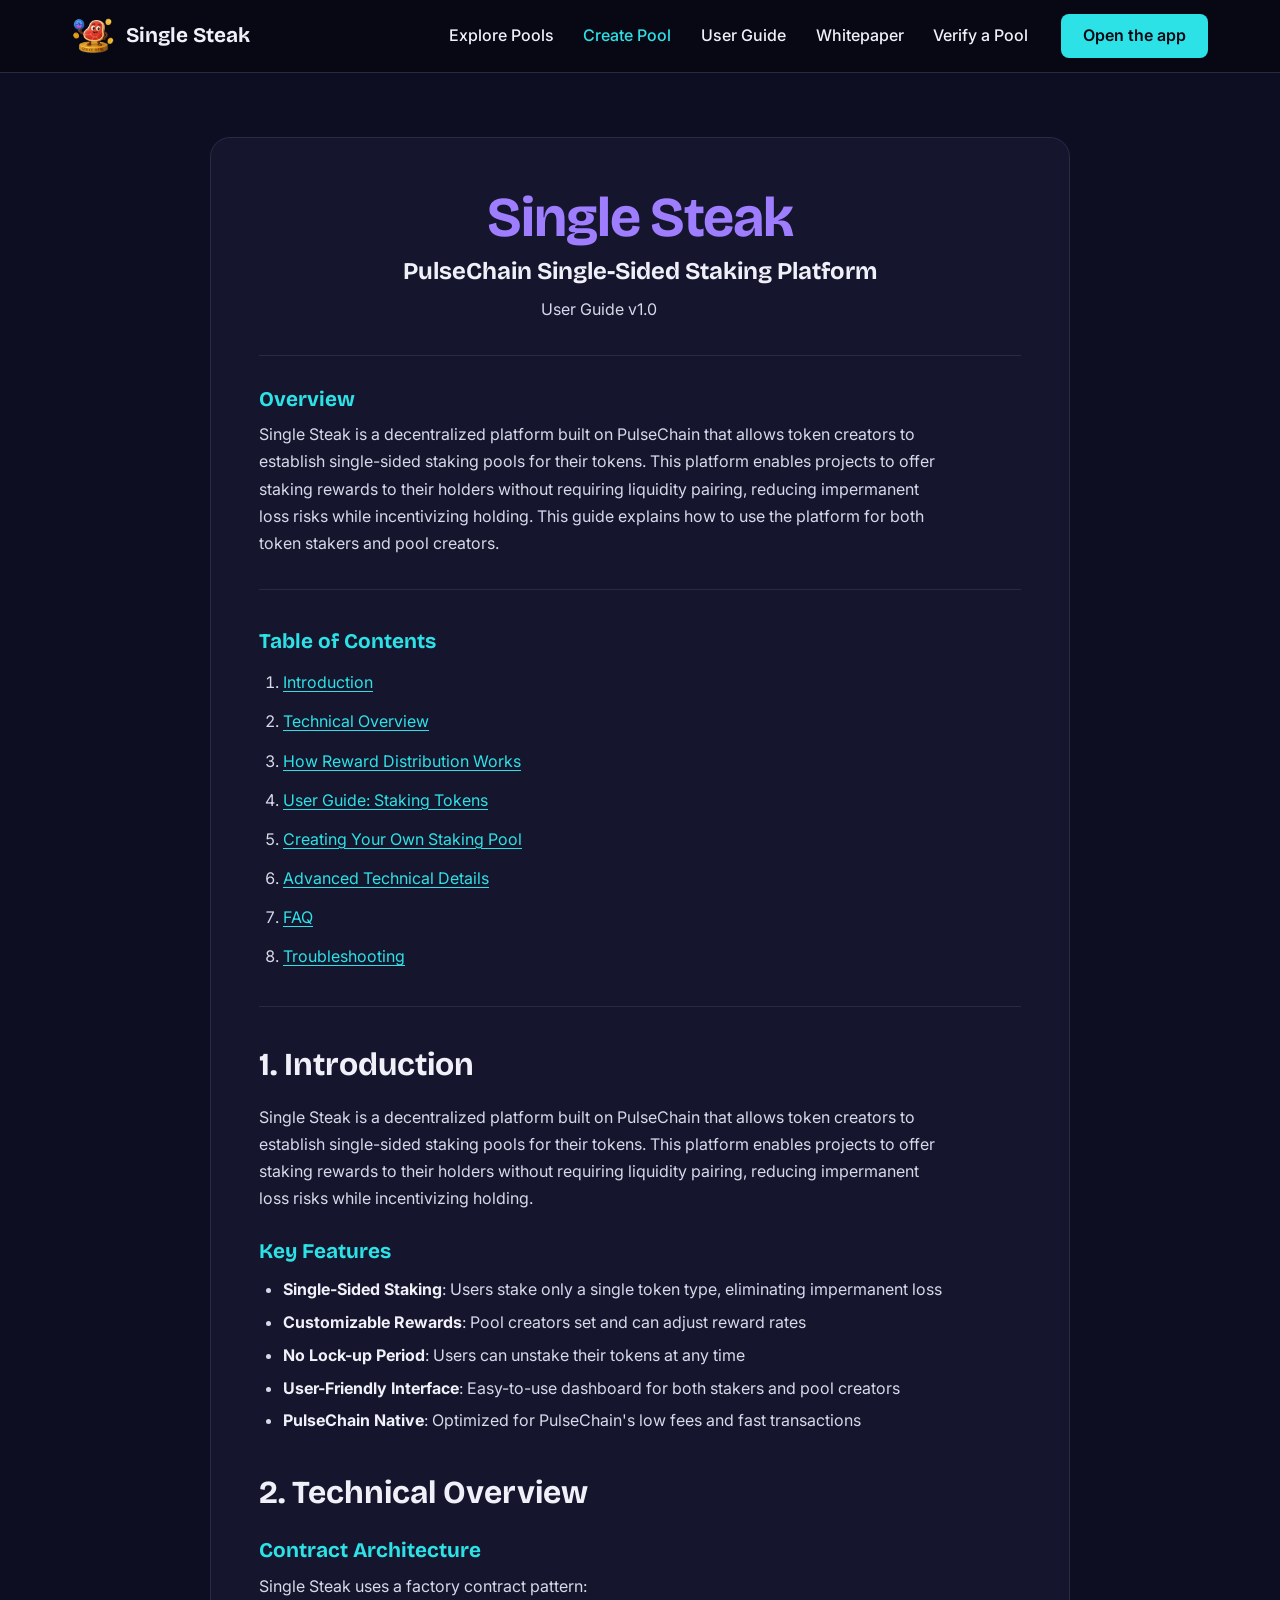
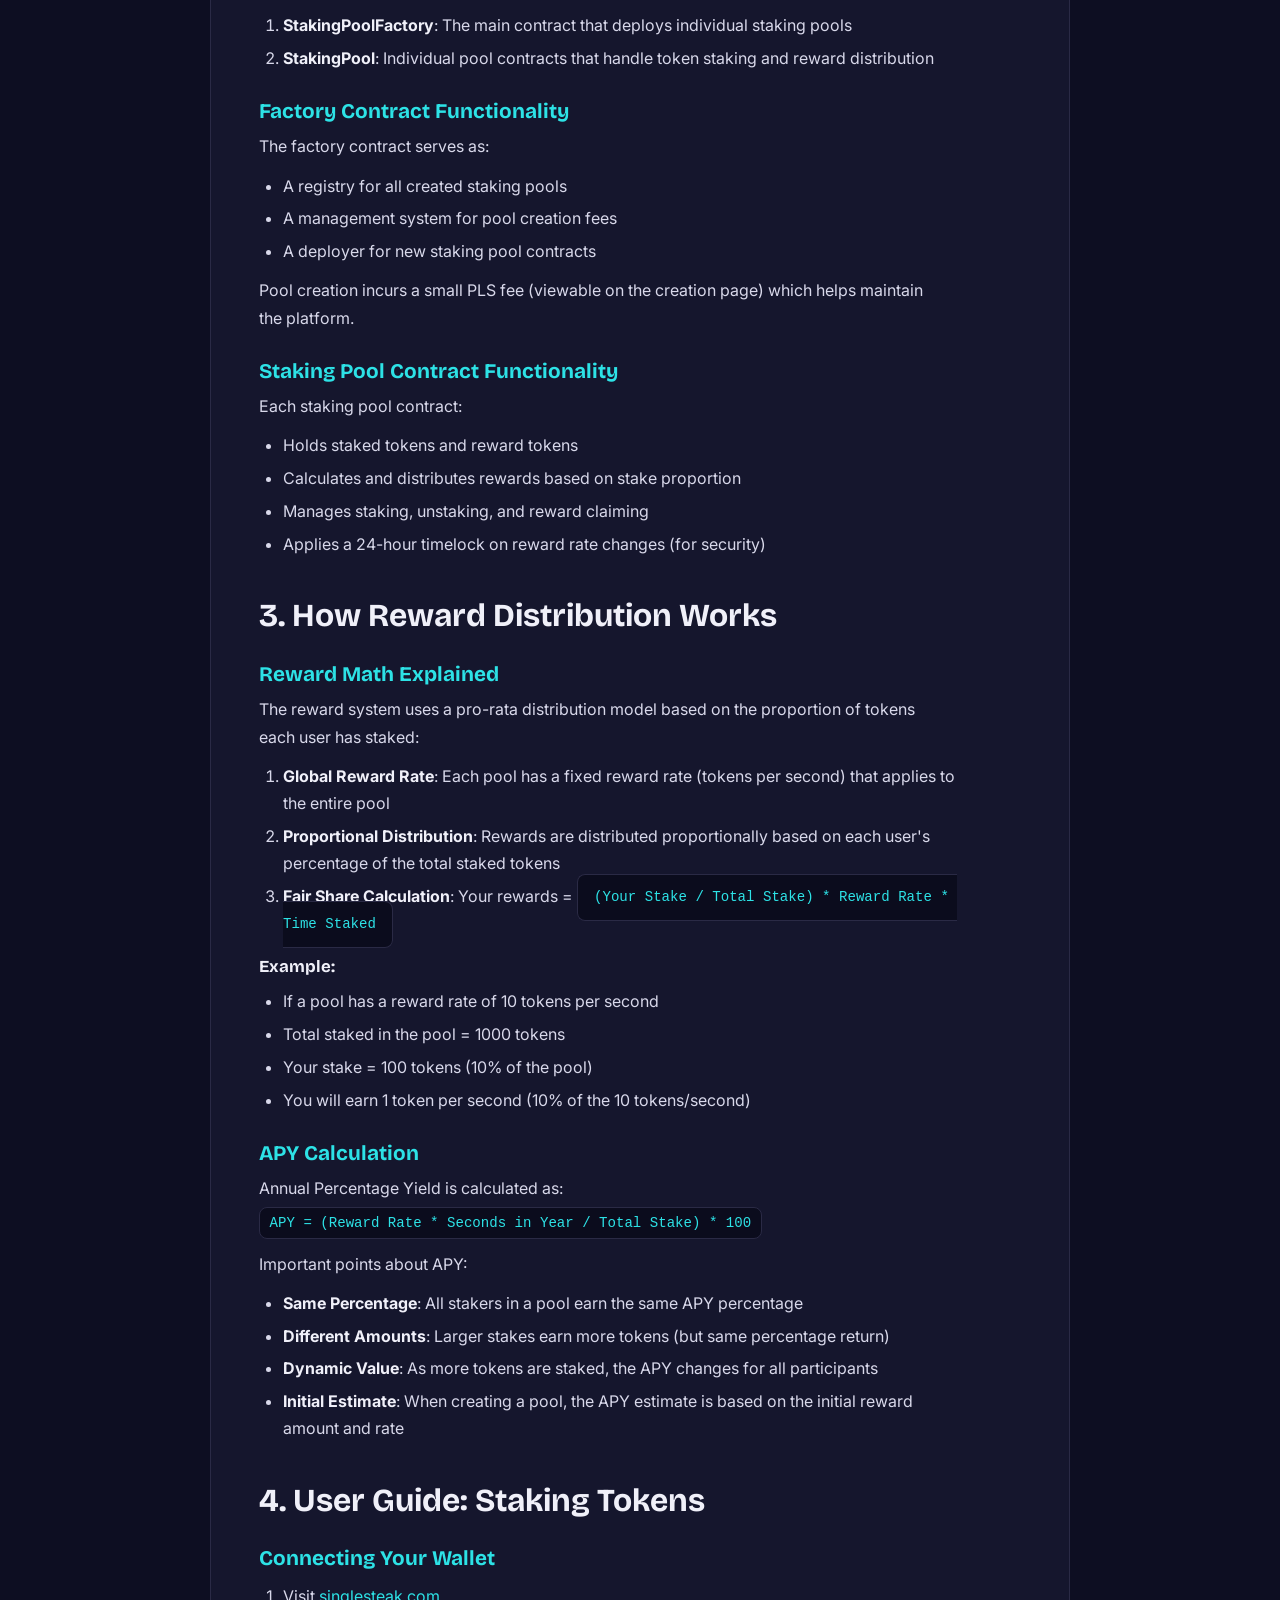
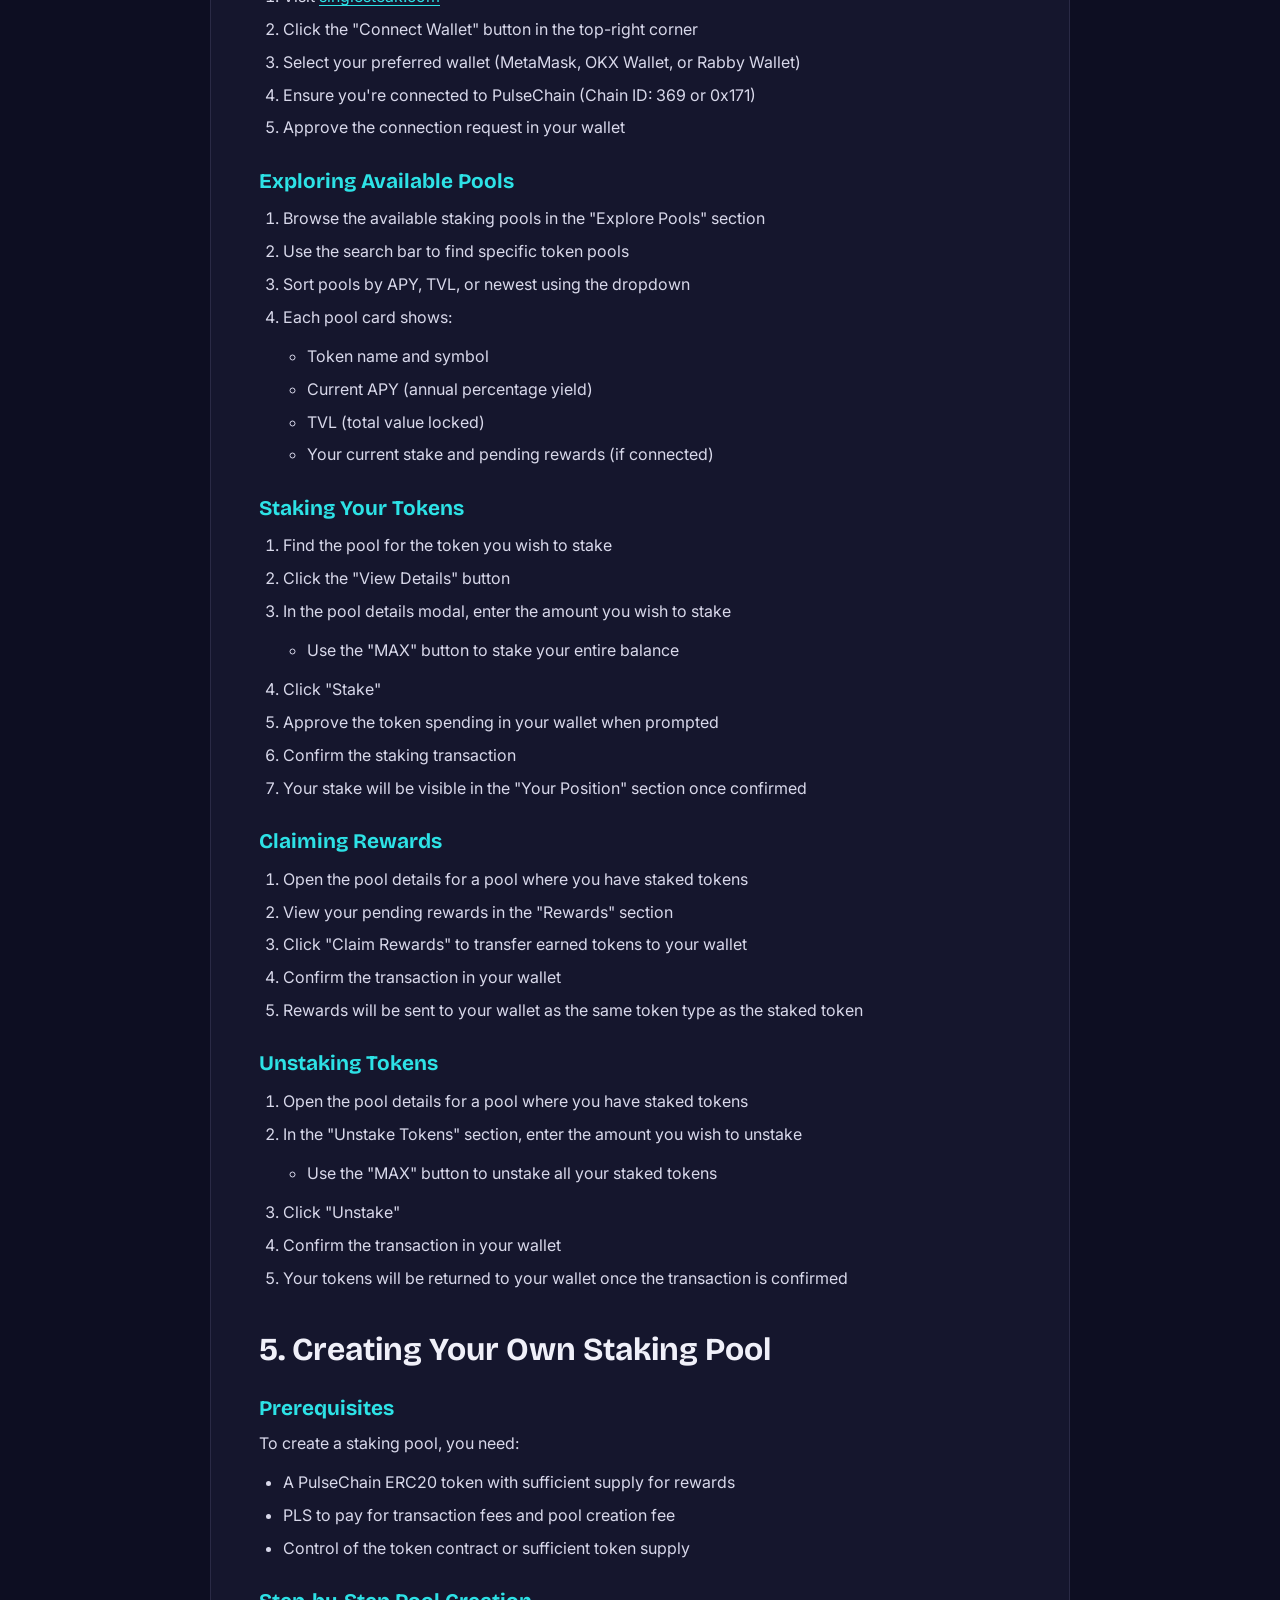
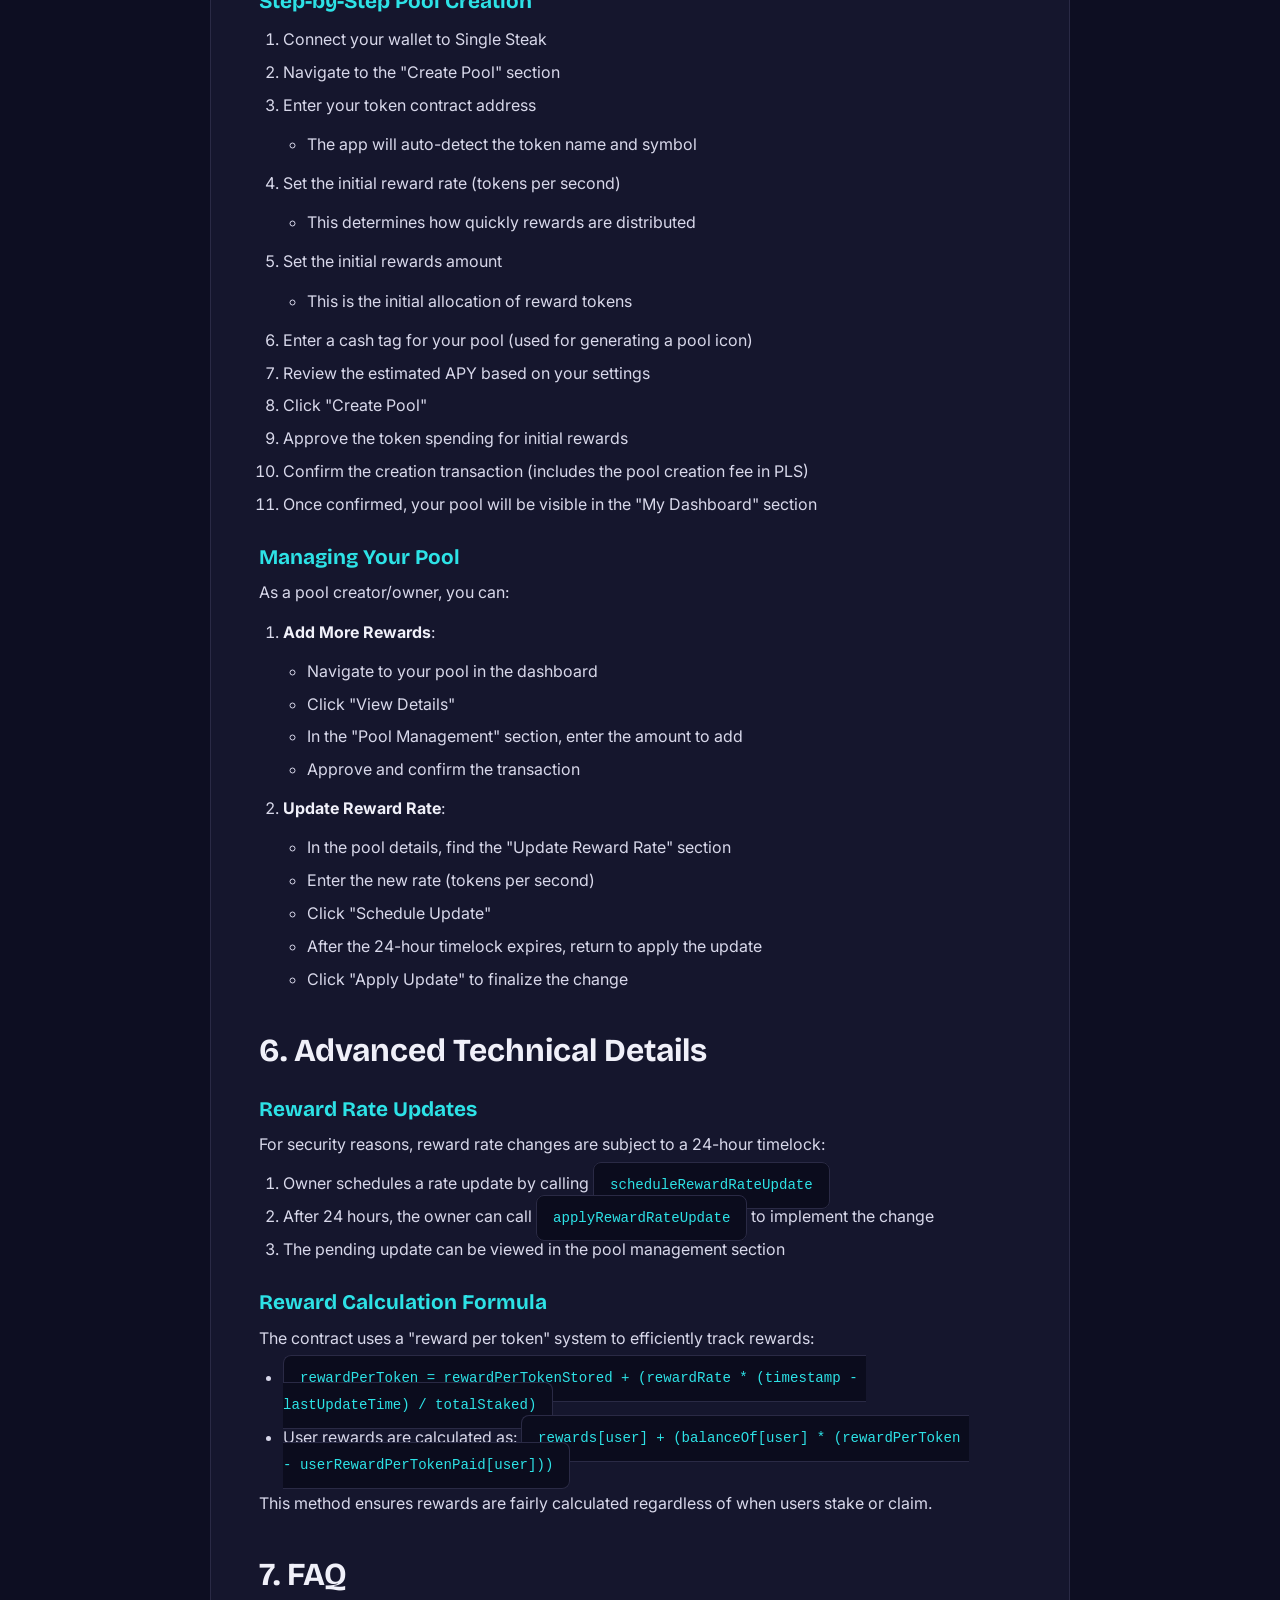
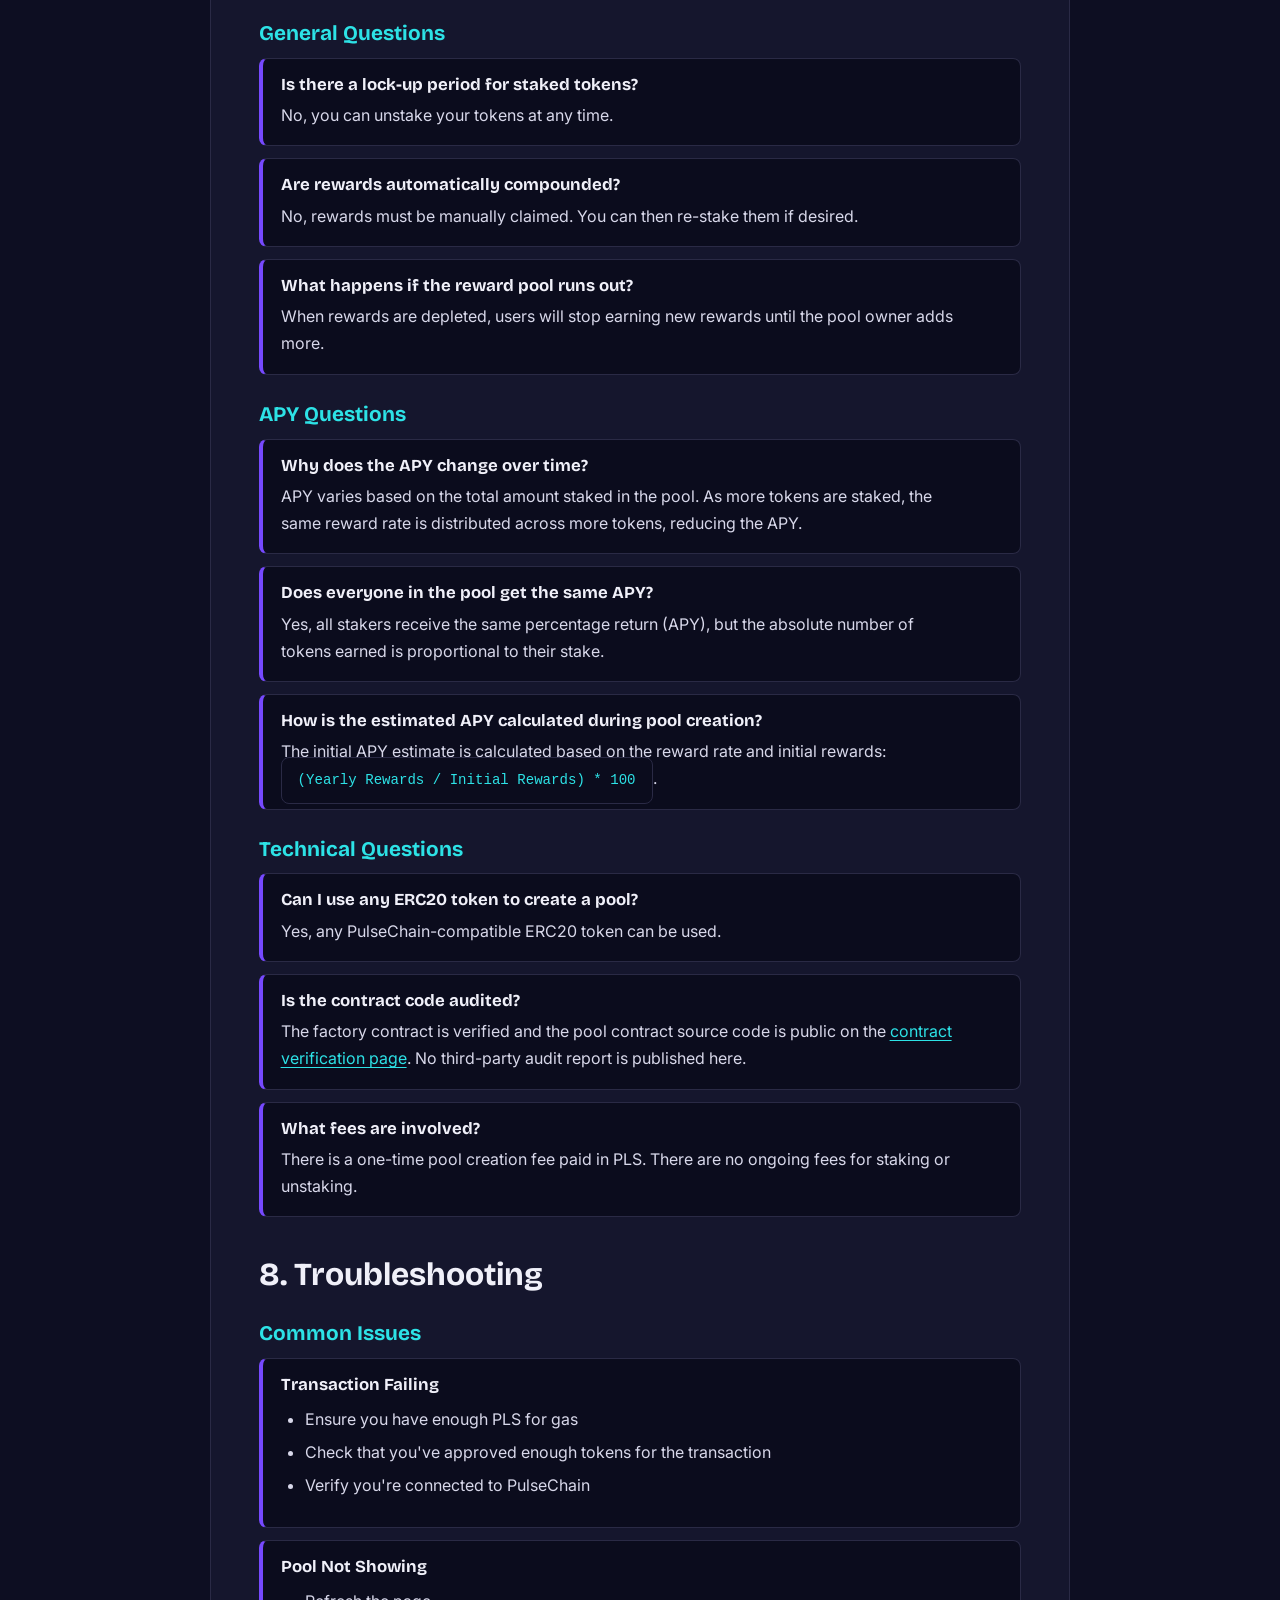
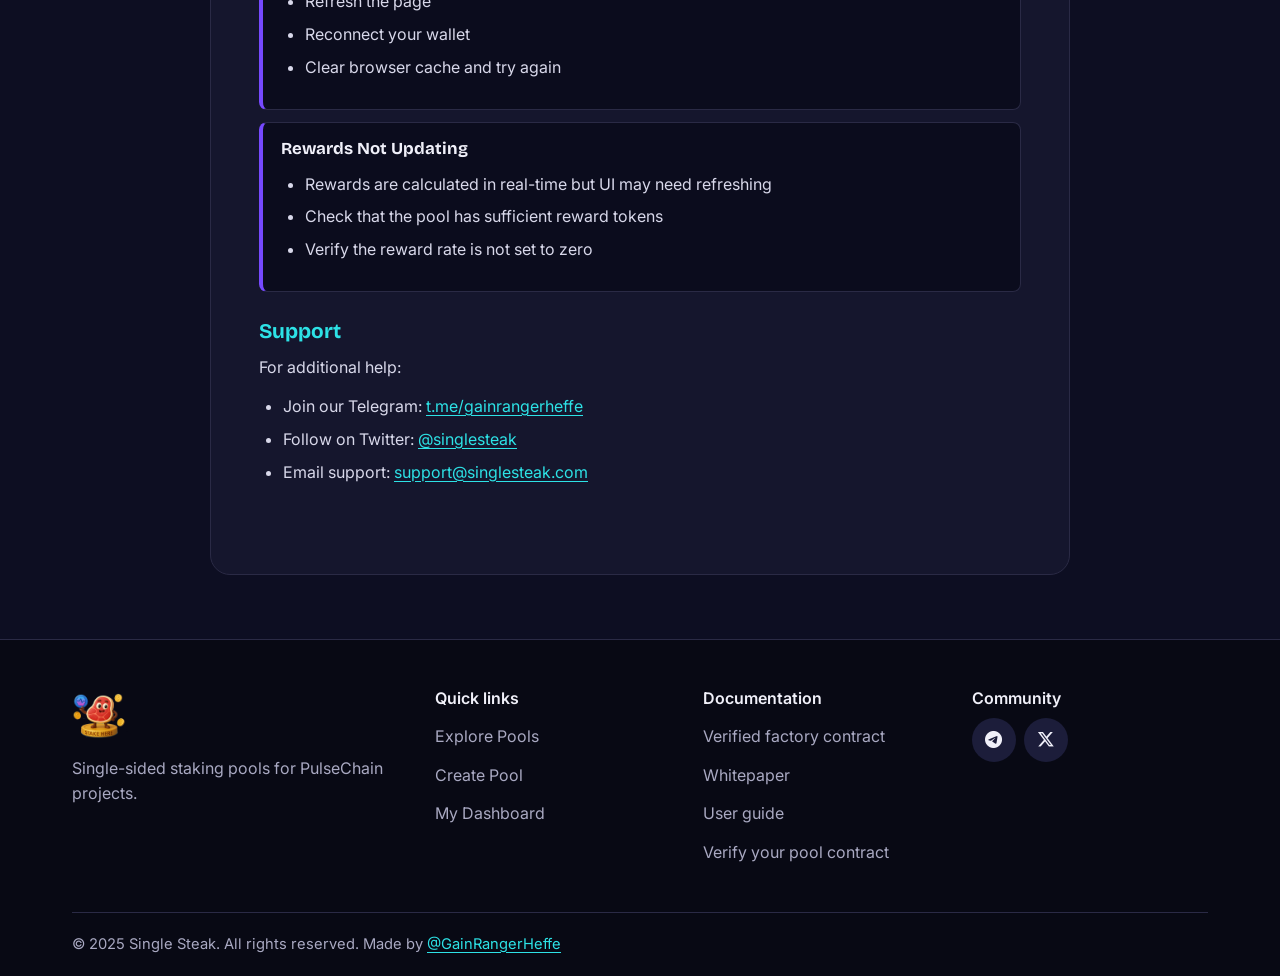
==== commit 2ab27da1: "Guide FAQ: state the contract verification status precisely Co-Authored-By: Claude Opus 5.5 <noreply" ====
--- a/guide.html
+++ b/guide.html
@@ -445,7 +445,7 @@
                     
                     <div class="swot-item">
                         <h4>Is the contract code audited?</h4>
-                        <p>The factory contract and the pool contract are verified and their source code is public. The pool source is on the <a href="poolca.html">contract verification page</a>.</p>
+                        <p>The factory contract is verified and the pool contract source code is public on the <a href="poolca.html">contract verification page</a>. No third-party audit report is published here.</p>
                     </div>
                     
                     <div class="swot-item">
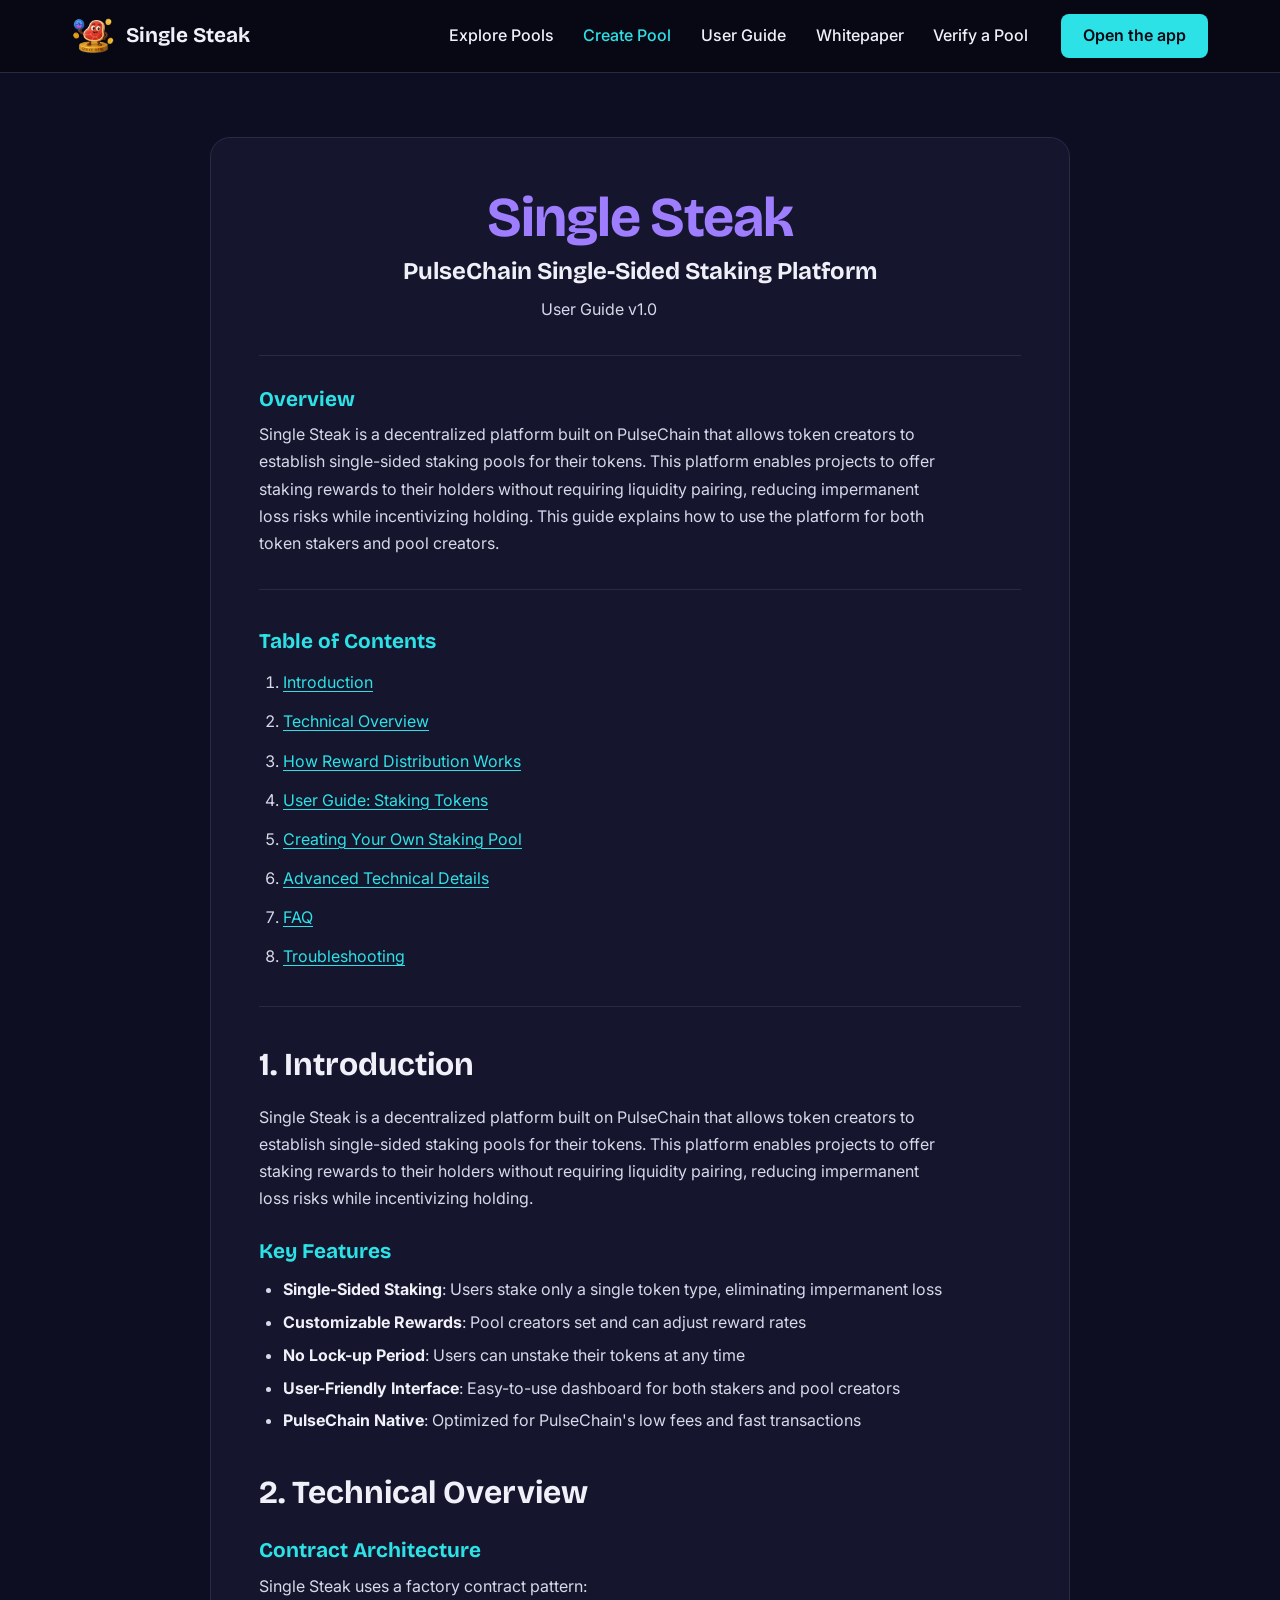
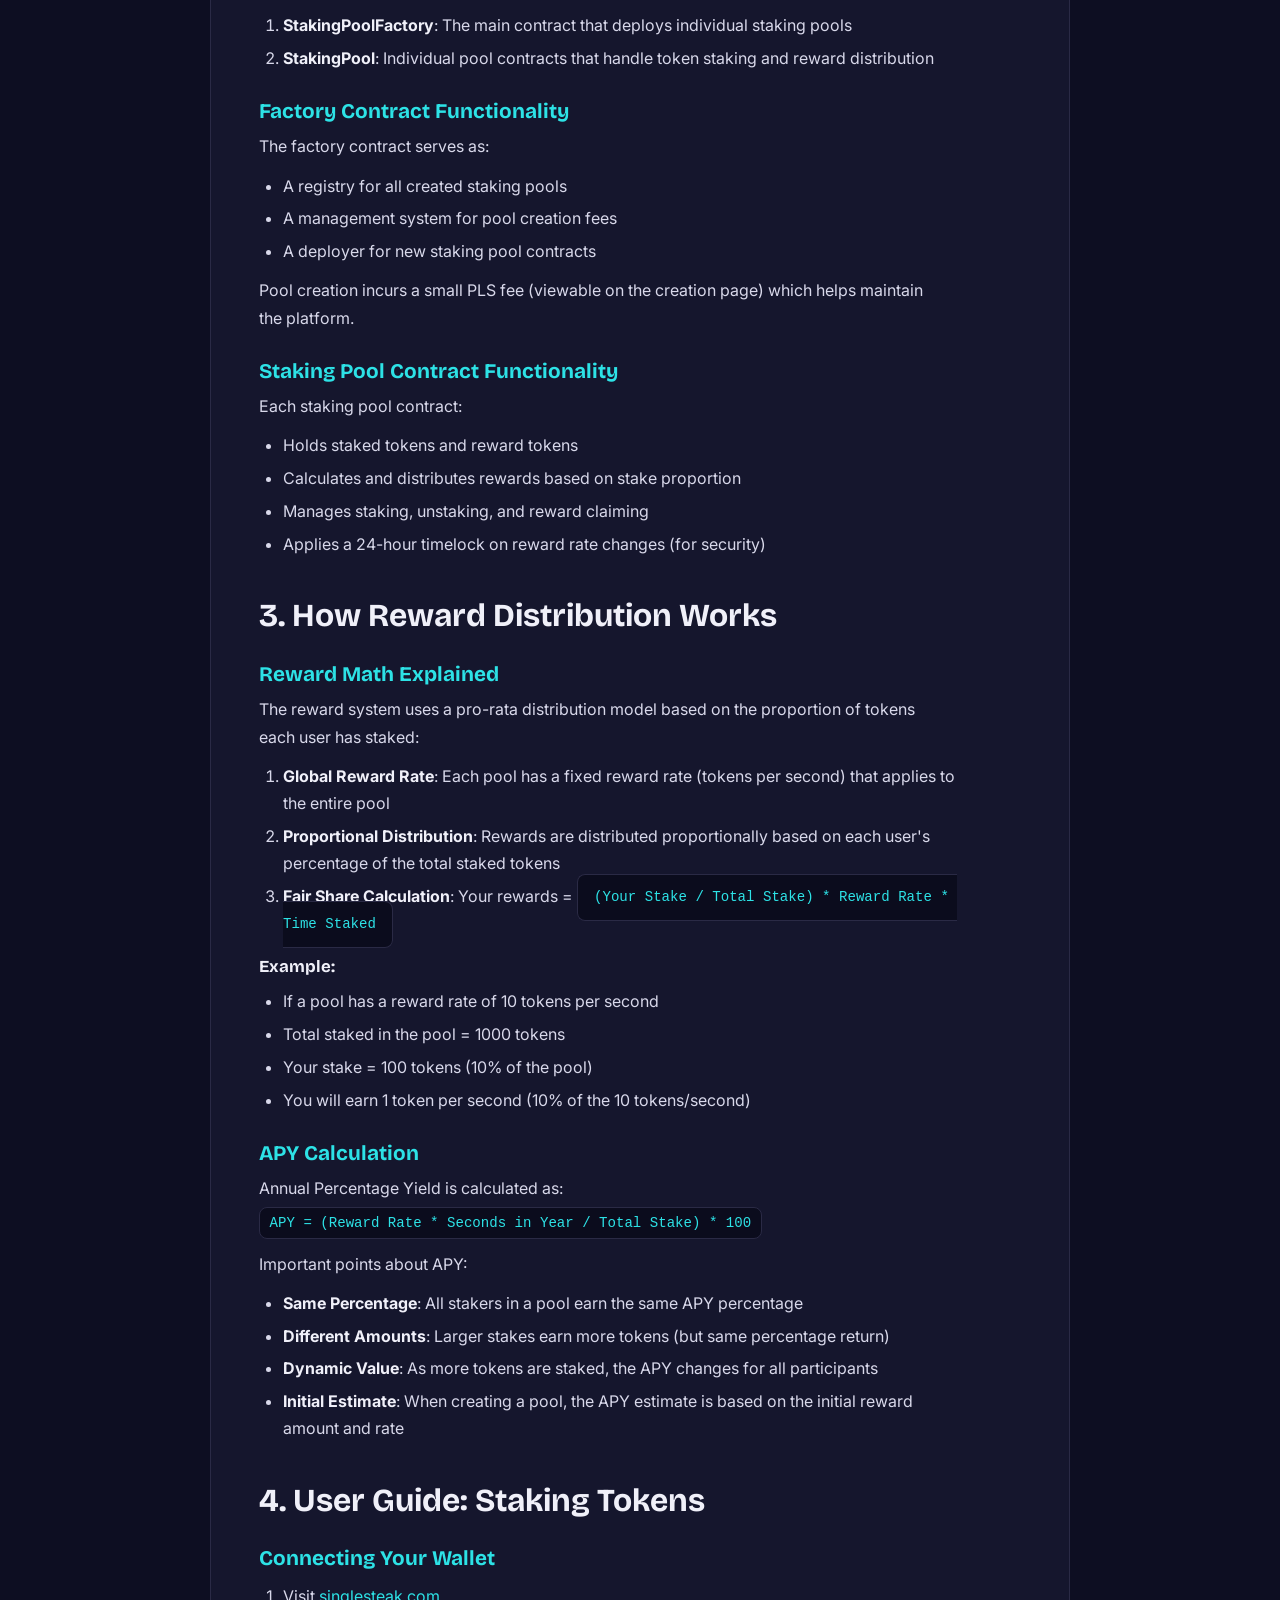
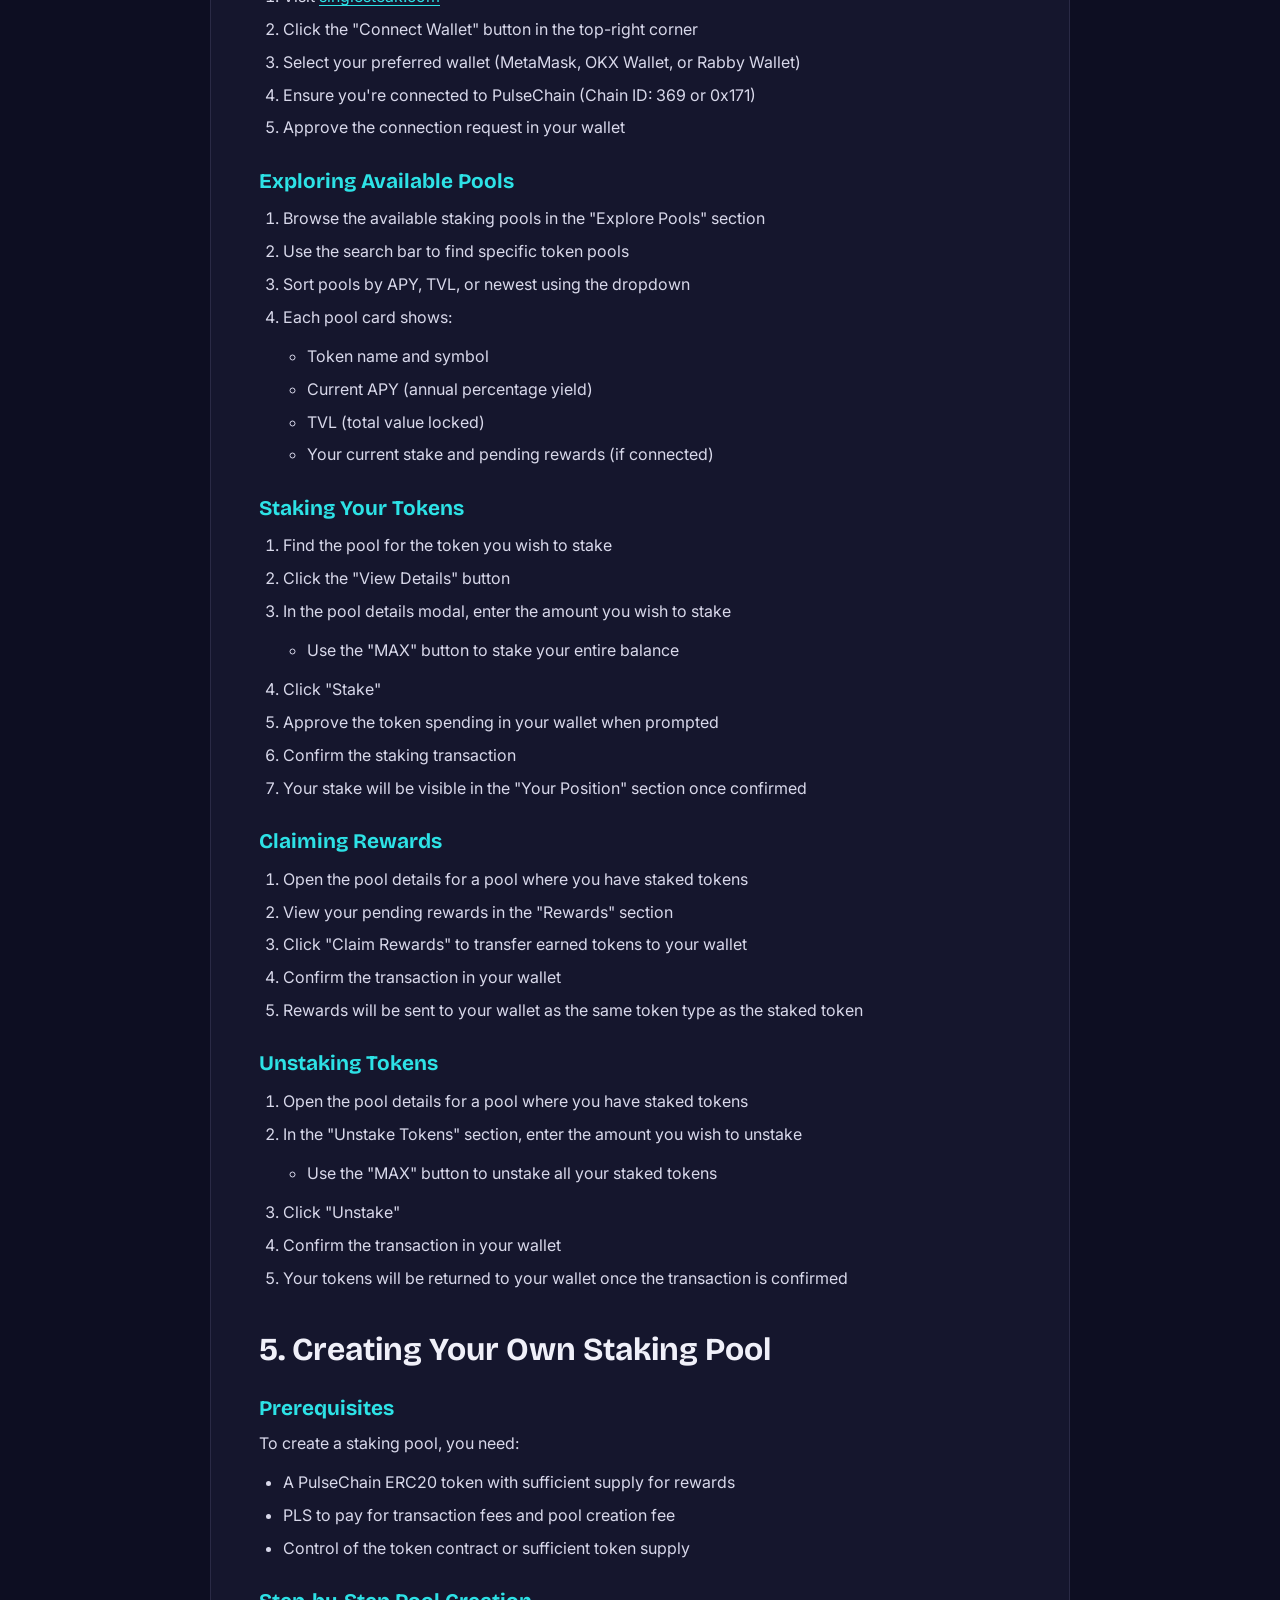
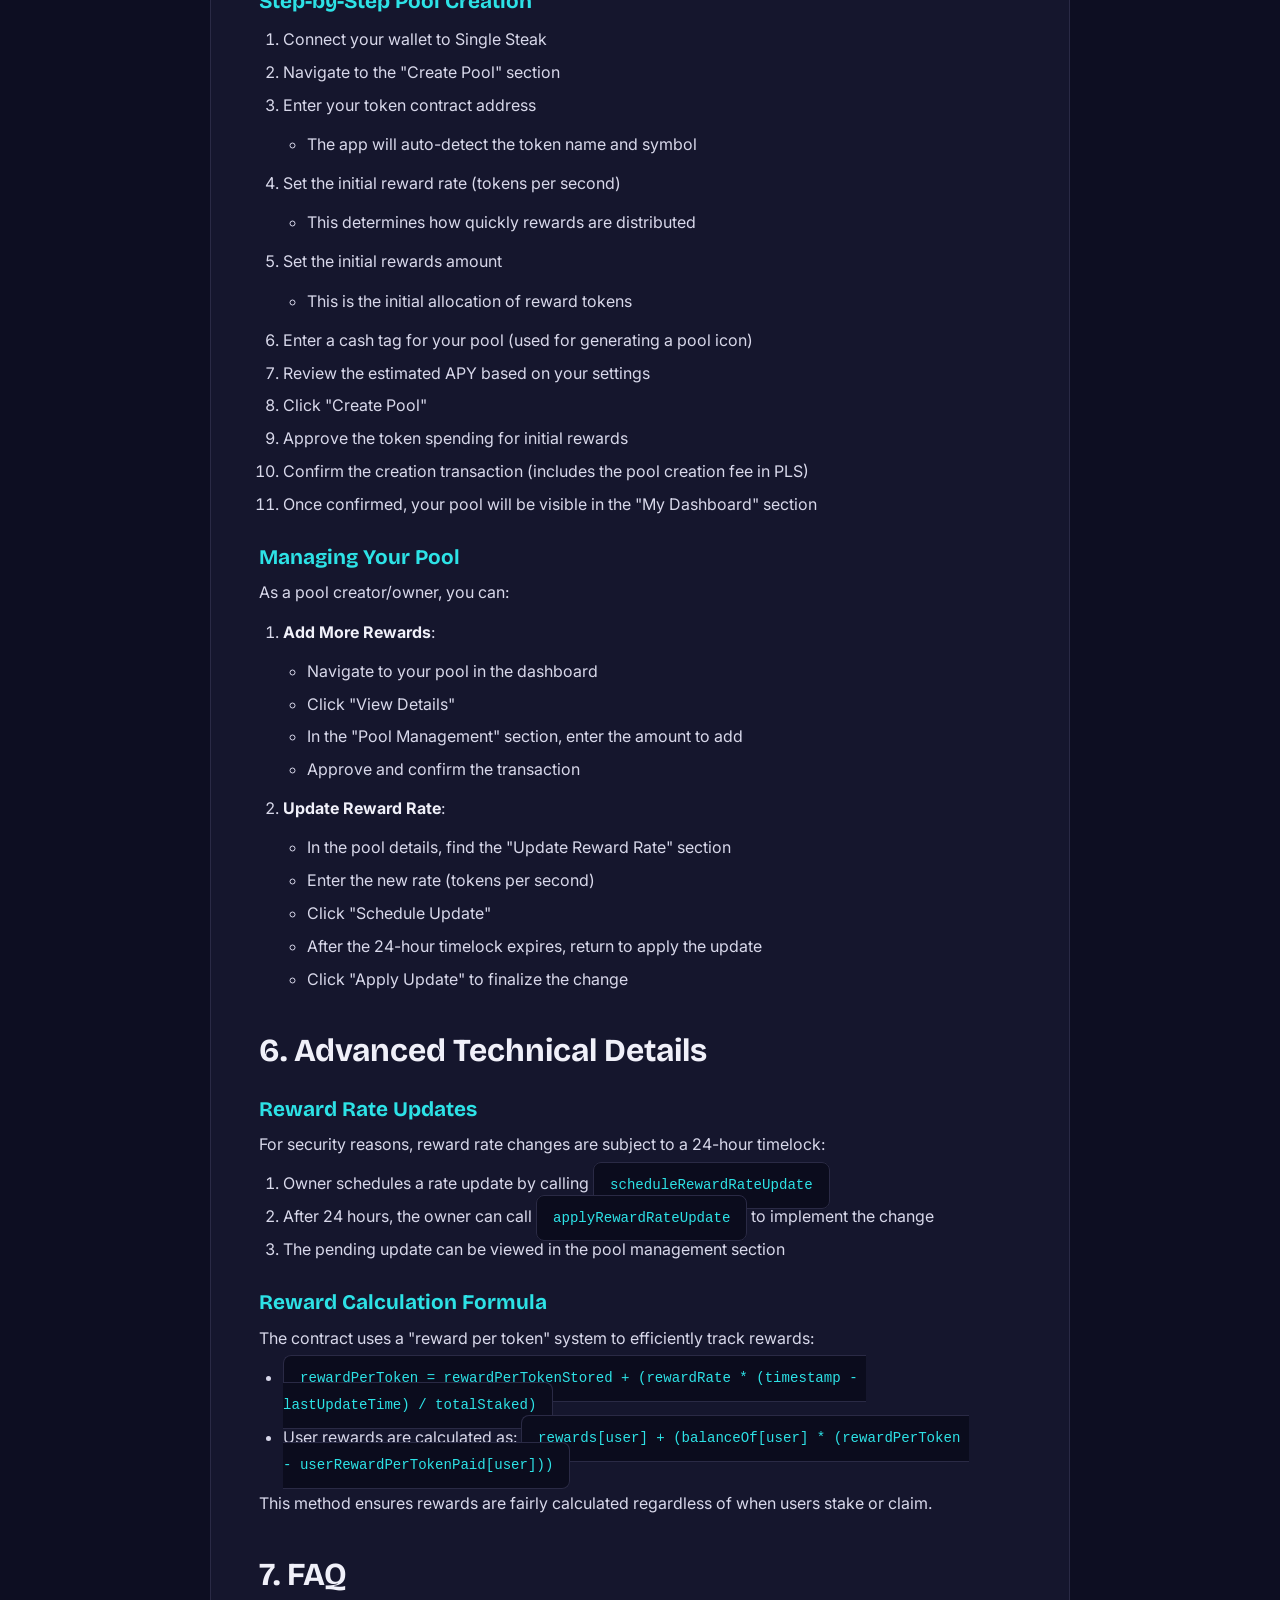
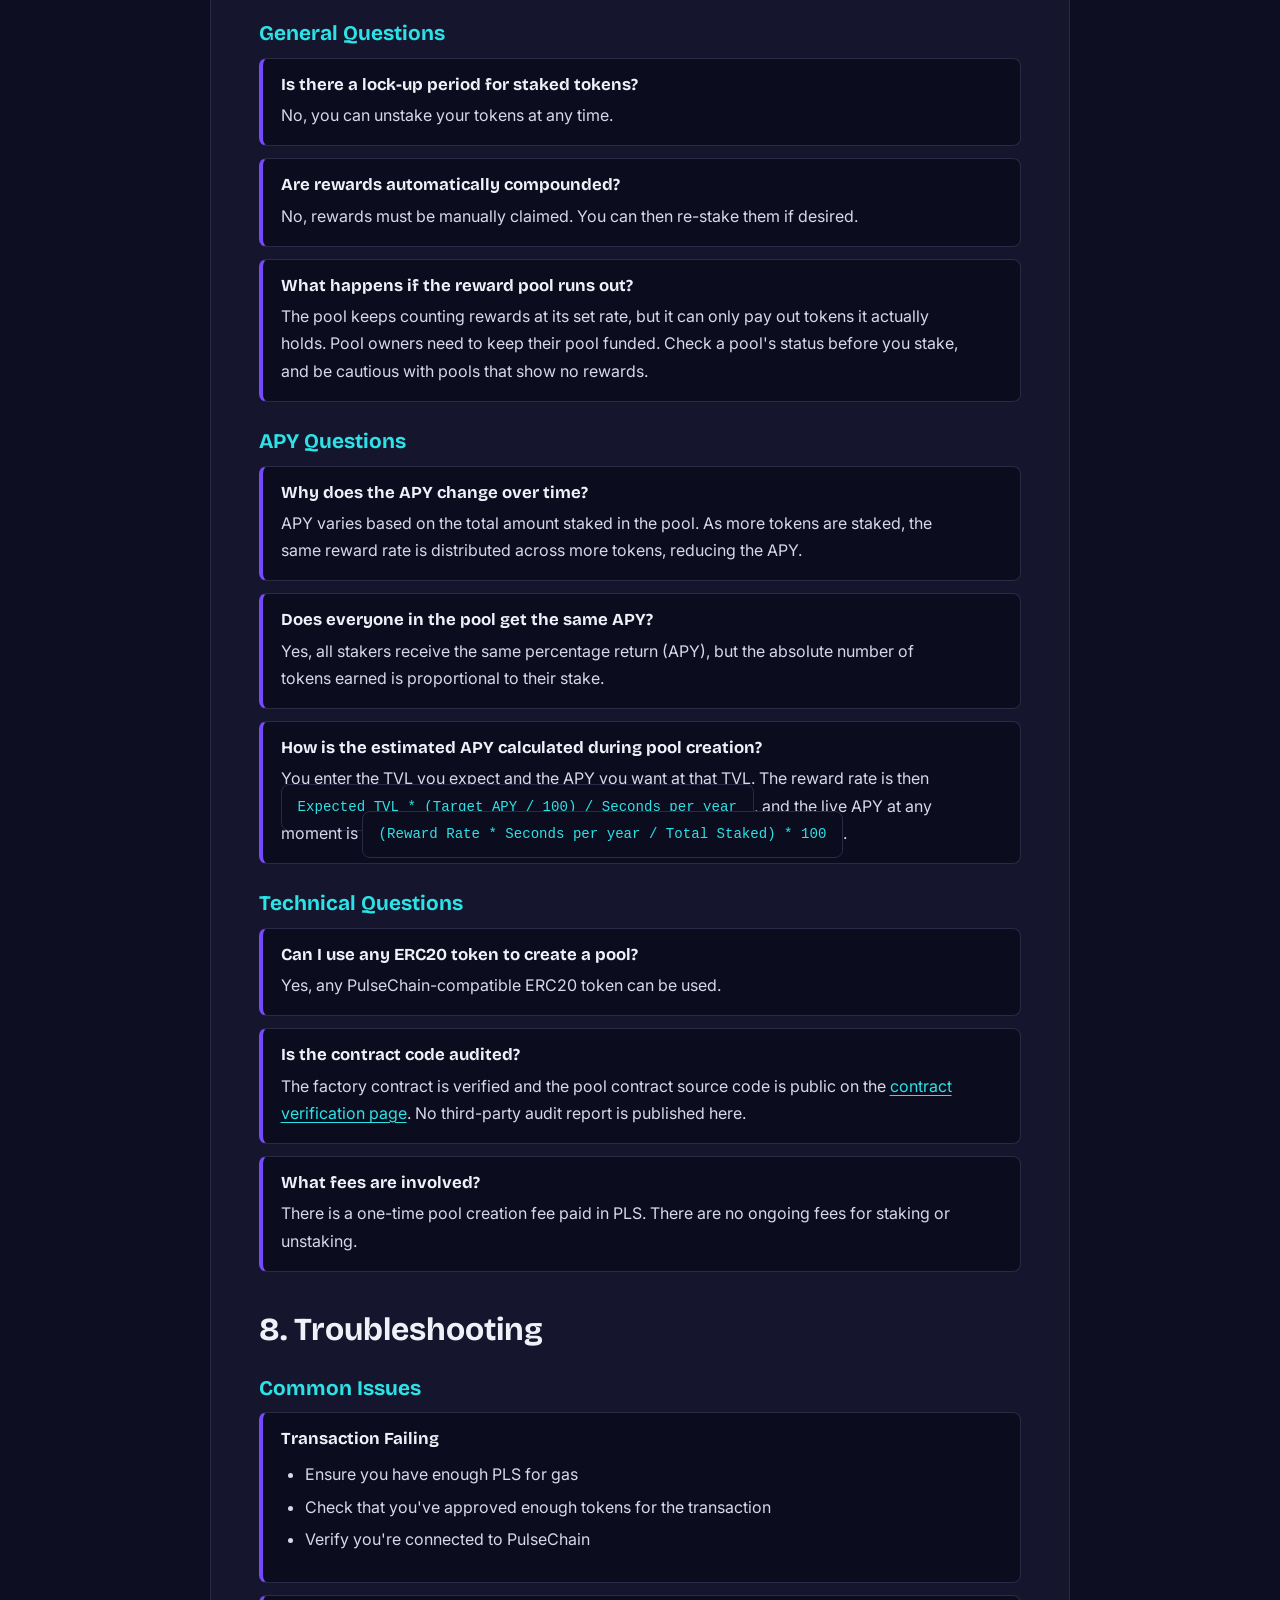
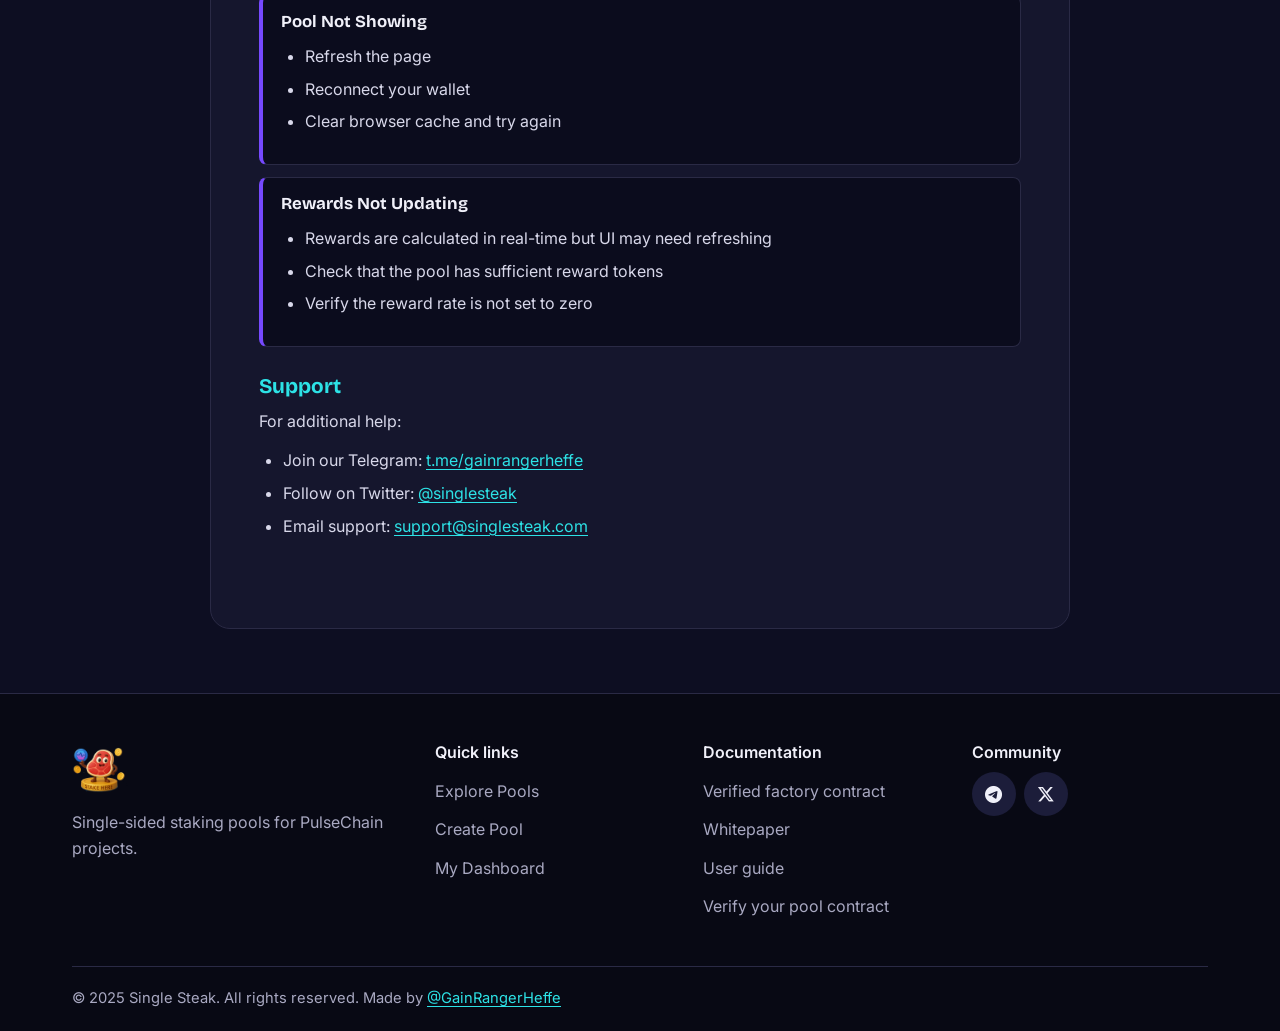
==== commit cedab94f: "Fix pool reward maths and copy to match the contract The pool contract pays one rewardRate (tokens p" ====
--- a/guide.html
+++ b/guide.html
@@ -414,7 +414,7 @@
                     
                     <div class="swot-item">
                         <h4>What happens if the reward pool runs out?</h4>
-                        <p>When rewards are depleted, users will stop earning new rewards until the pool owner adds more.</p>
+                        <p>The pool keeps counting rewards at its set rate, but it can only pay out tokens it actually holds. Pool owners need to keep their pool funded. Check a pool's status before you stake, and be cautious with pools that show no rewards.</p>
                     </div>
                 </div>
                 
@@ -432,7 +432,7 @@
                     
                     <div class="swot-item">
                         <h4>How is the estimated APY calculated during pool creation?</h4>
-                        <p>The initial APY estimate is calculated based on the reward rate and initial rewards: <span class="code-flow">(Yearly Rewards / Initial Rewards) * 100</span>.</p>
+                        <p>You enter the TVL you expect and the APY you want at that TVL. The reward rate is then <span class="code-flow">Expected TVL * (Target APY / 100) / Seconds per year</span>, and the live APY at any moment is <span class="code-flow">(Reward Rate * Seconds per year / Total Staked) * 100</span>.</p>
                     </div>
                 </div>
                 
